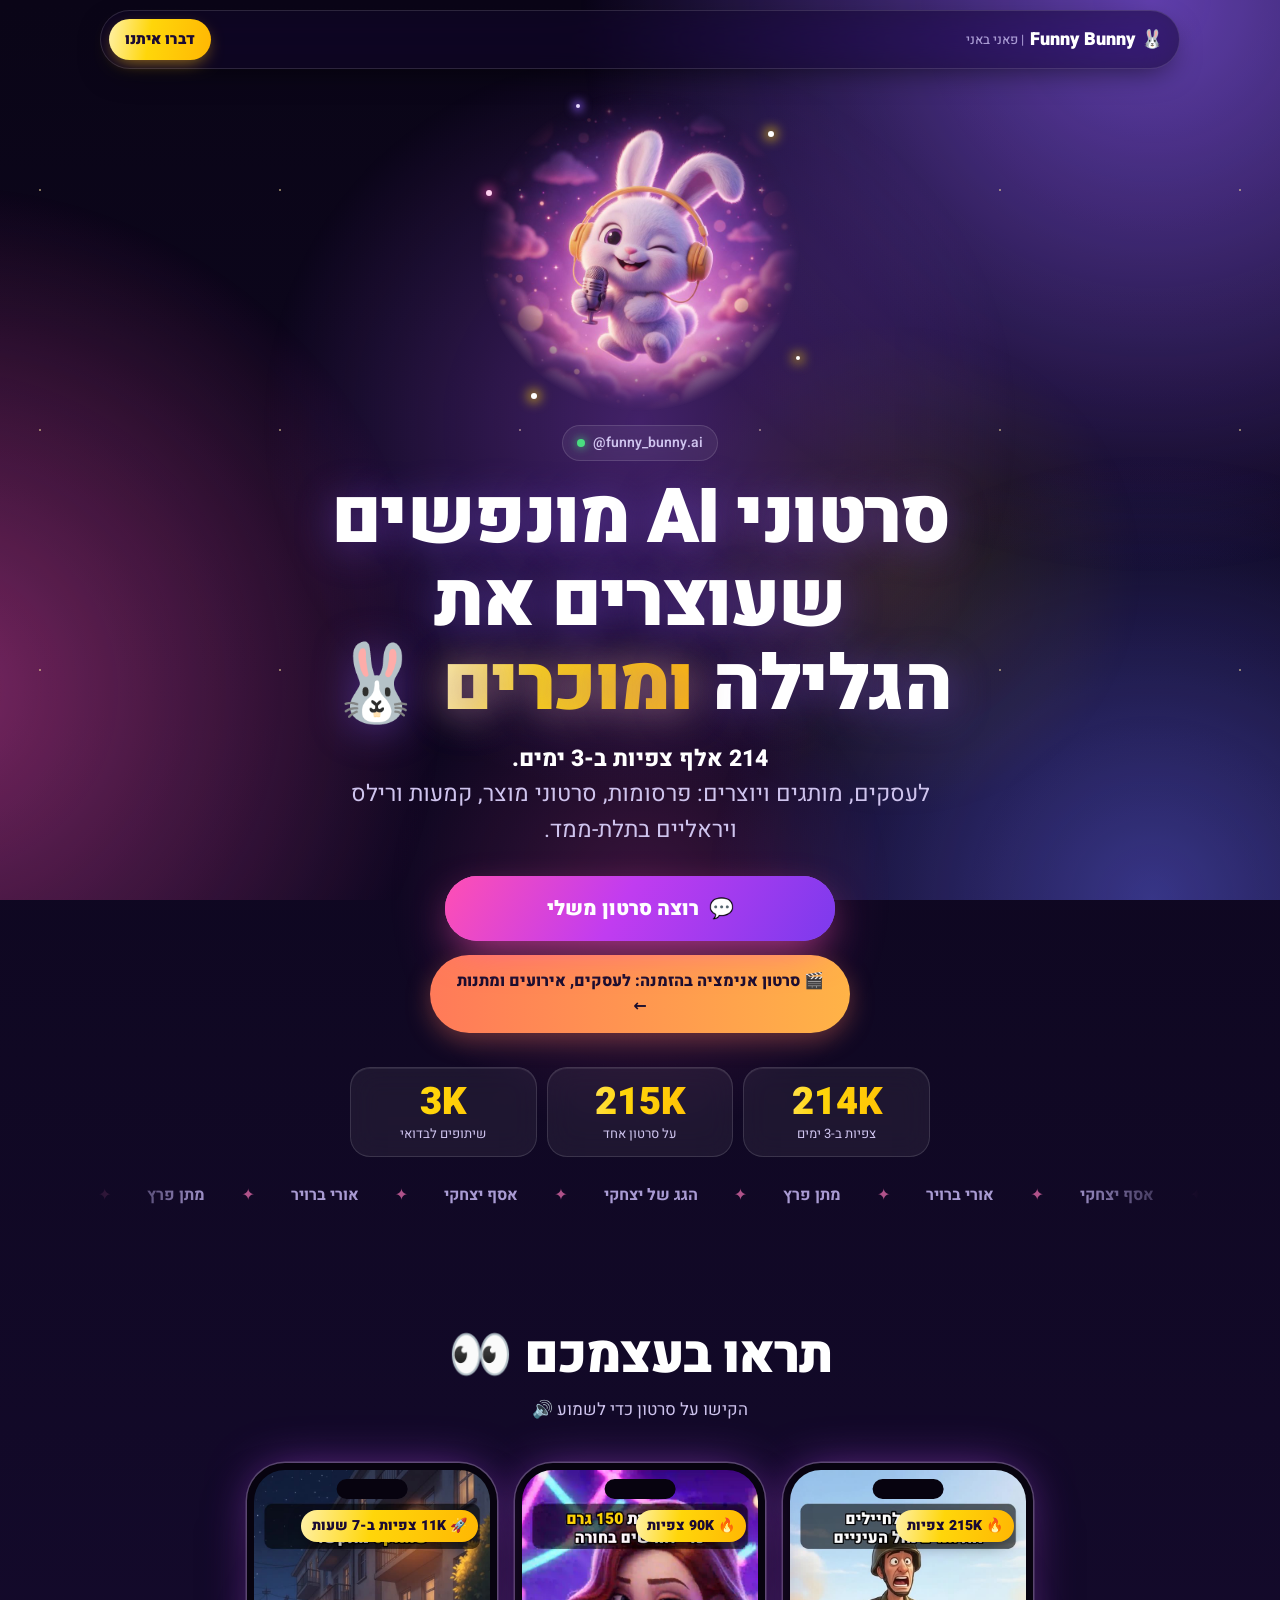
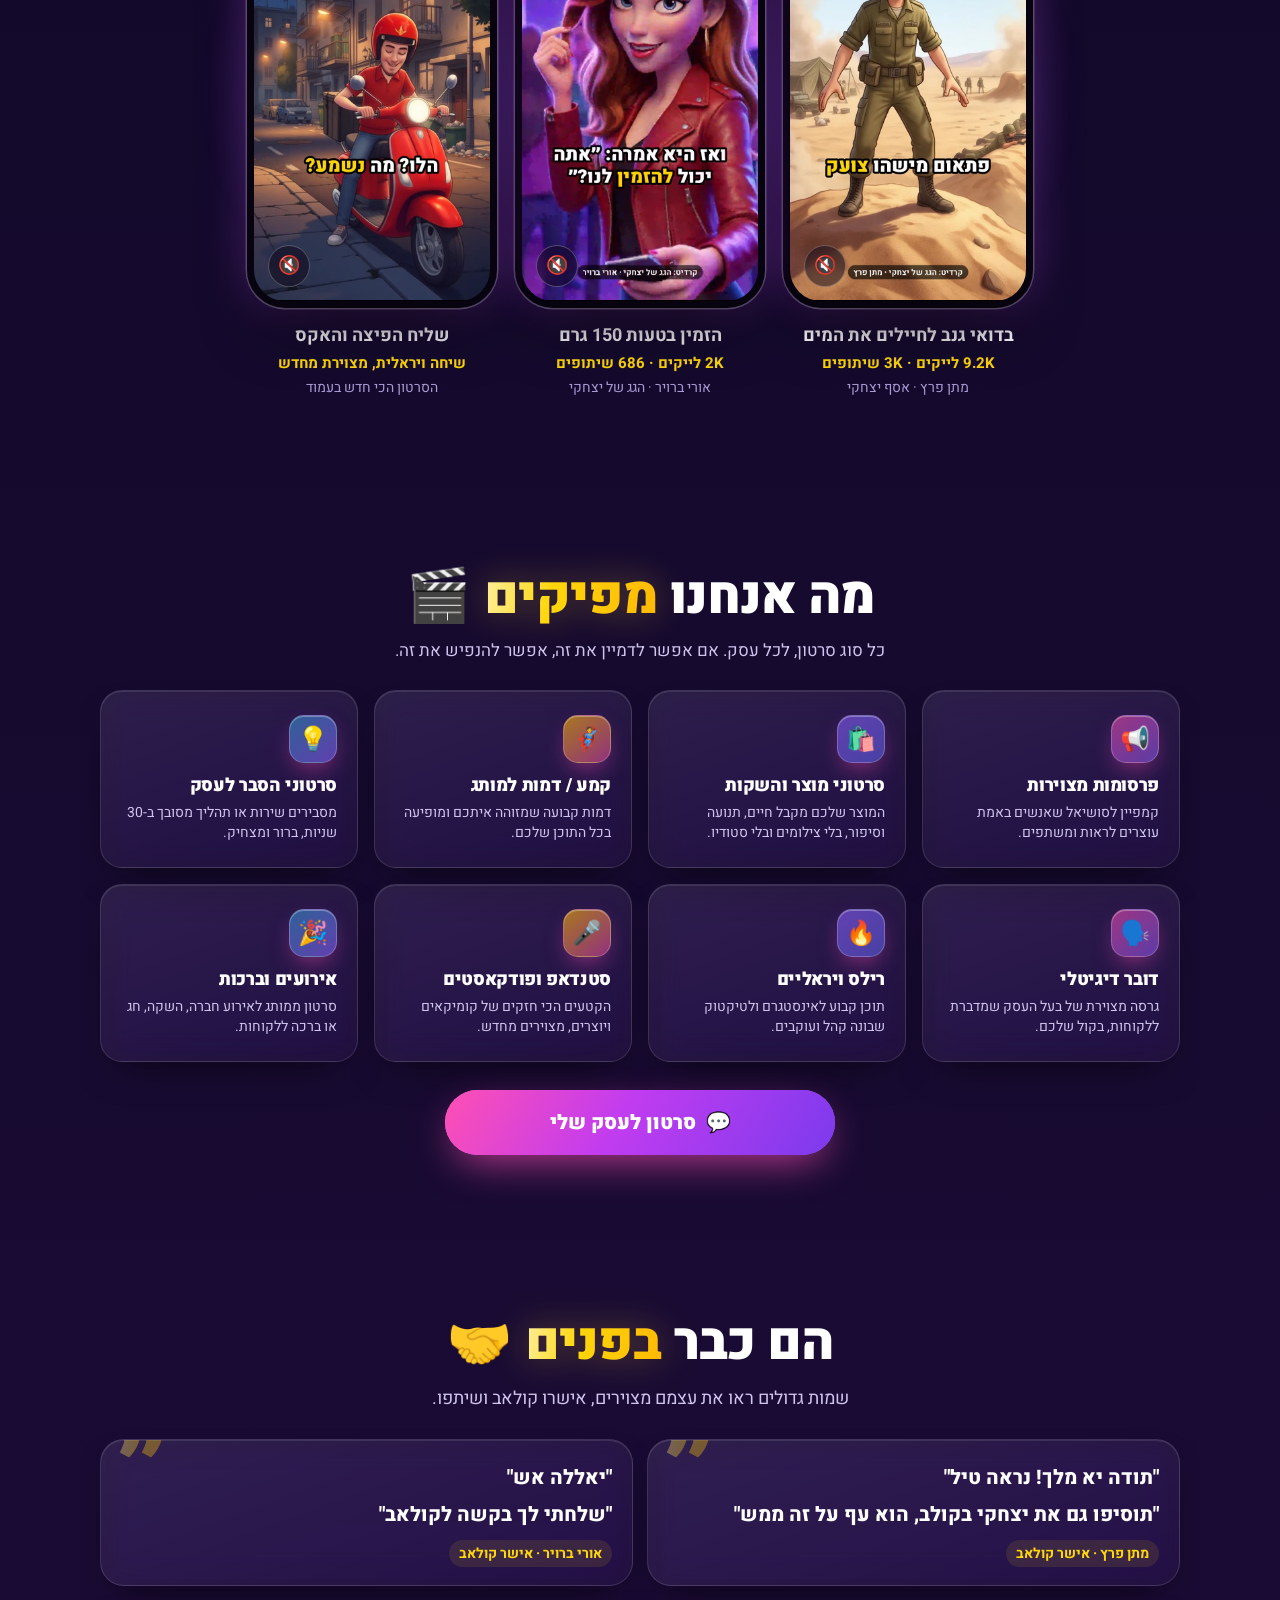
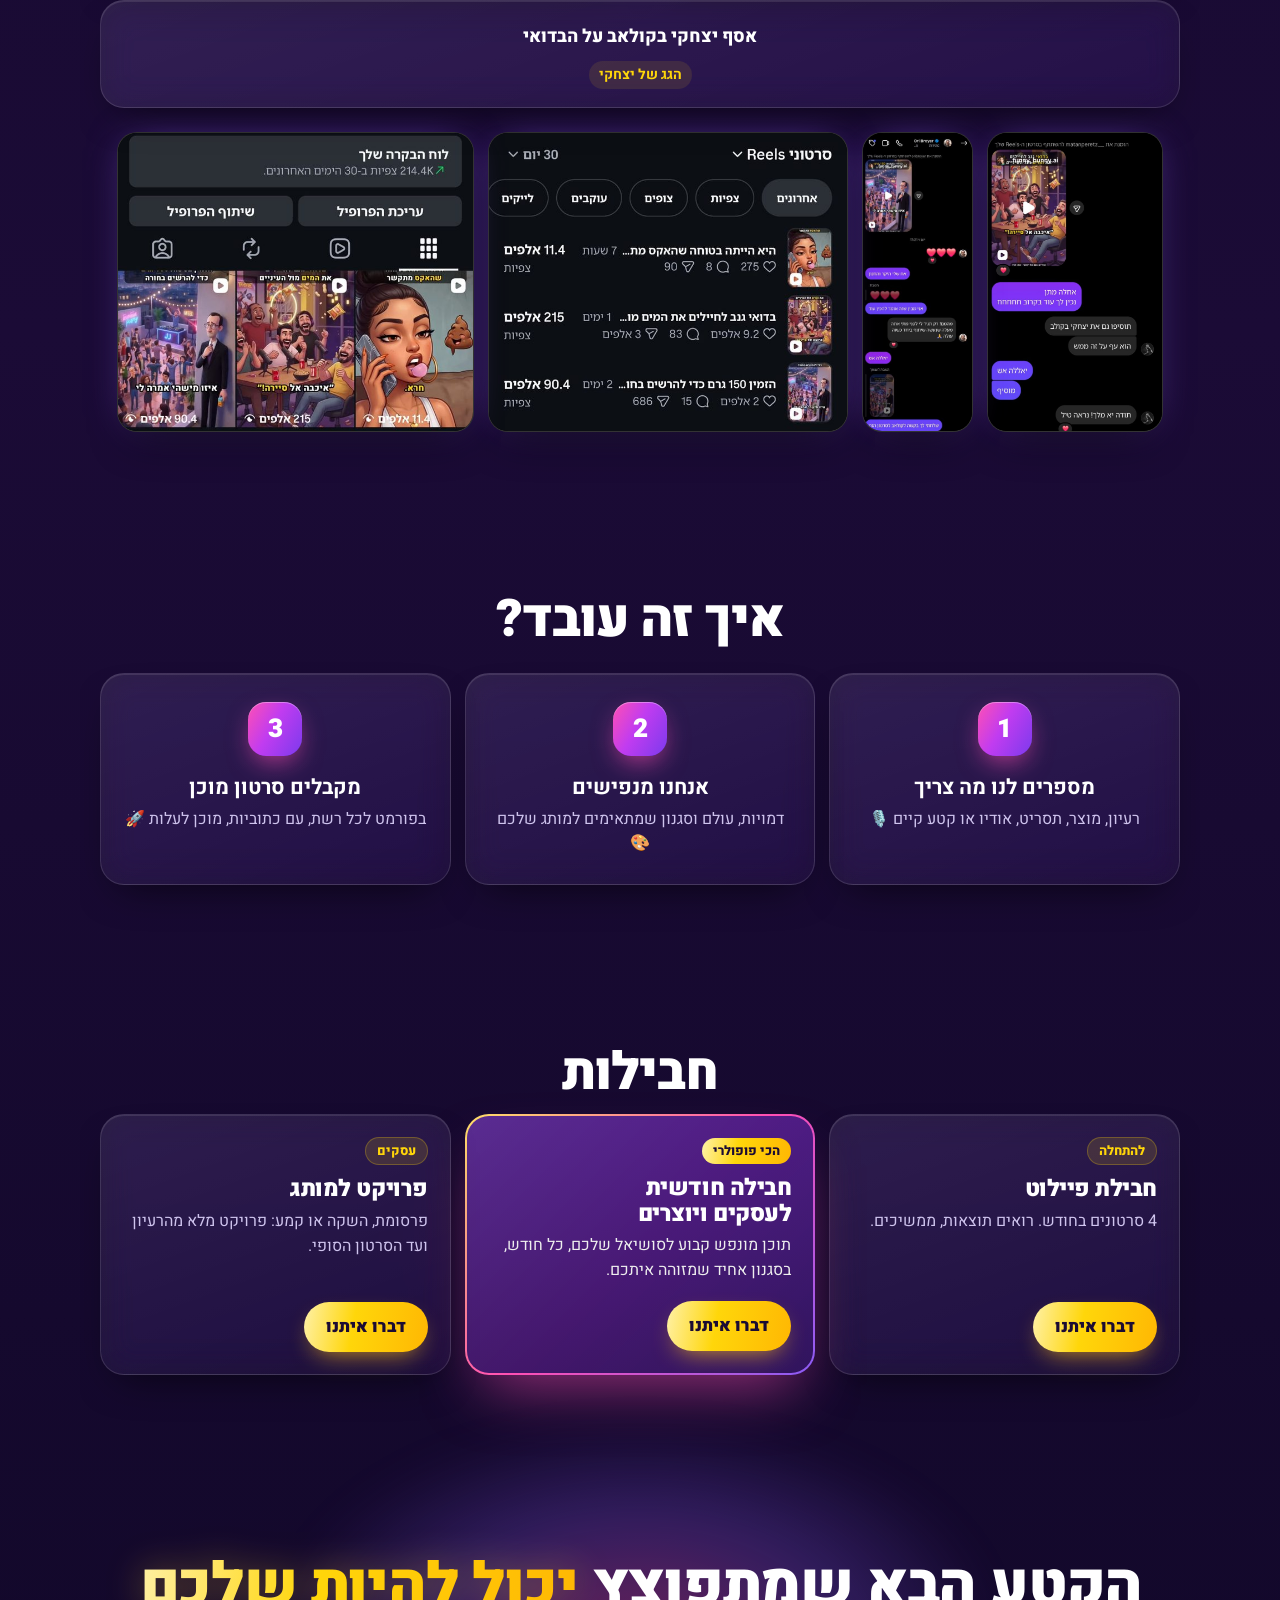
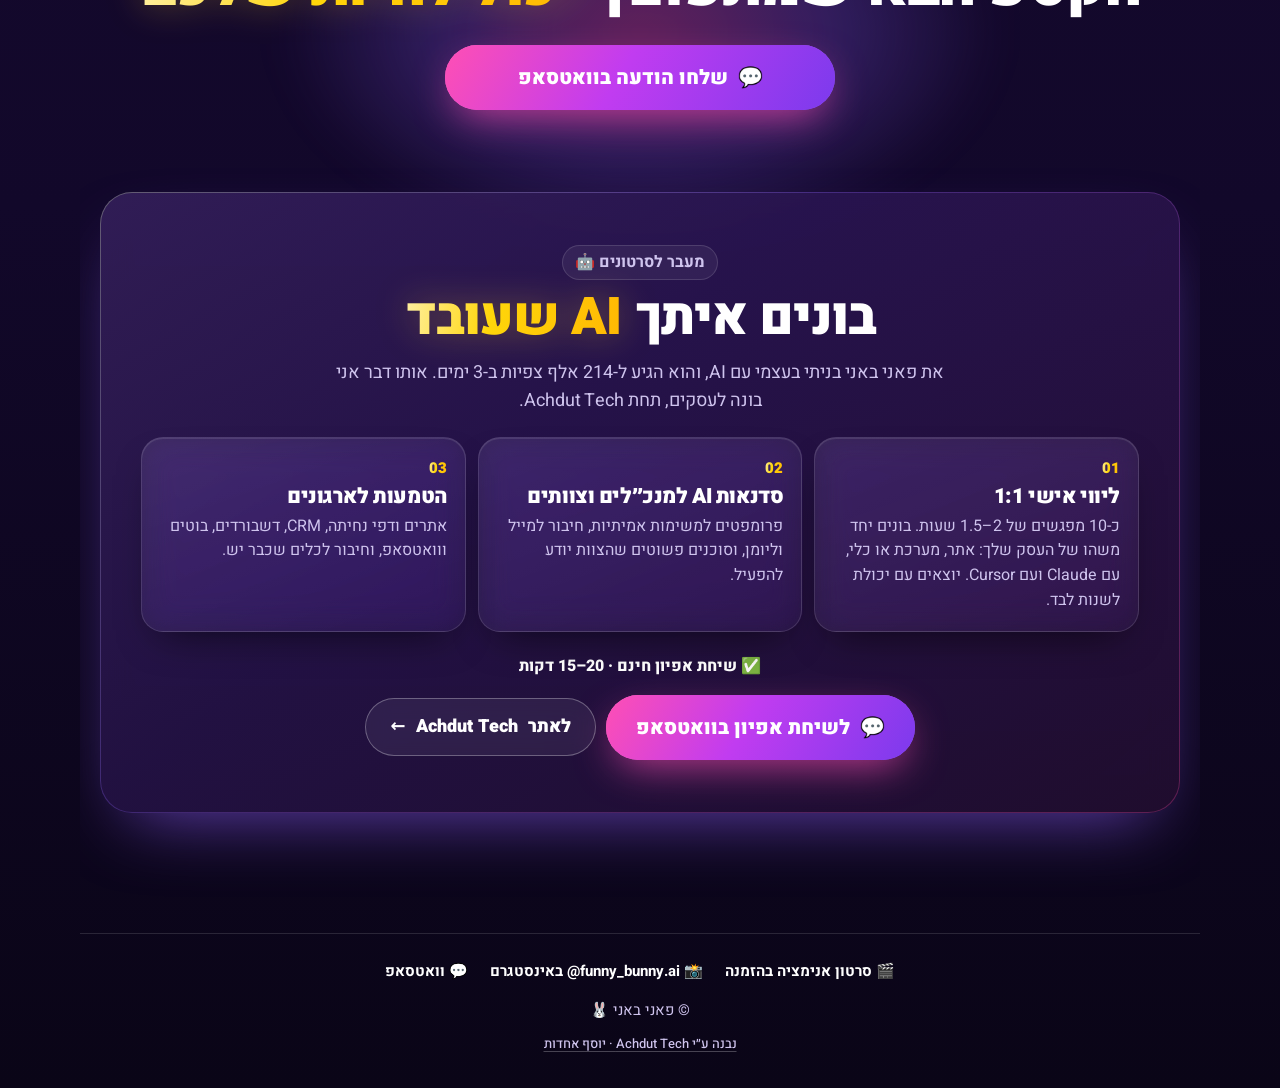
==== funnybunny/index.html @ d6cb1106 "Add funnybunny and yosef-animation landing sites from zip Co-authored-by: Cursor <cursoragent@cursor" ====
<!doctype html>
<html lang="he" dir="rtl">
<head>
<meta charset="utf-8">
<meta name="viewport" content="width=device-width, initial-scale=1, viewport-fit=cover">
<title>פאני באני 🐰 | סרטוני AI מונפשים לעסקים ויוצרים</title>
<meta name="description" content="214 אלף צפיות ב-3 ימים. הופכים אודיו ויראלי של סטנדאפ, פודקאסטים ושיחות לרילס מצויר בתלת-ממד.">
<meta property="og:title" content="פאני באני 🐰 | סרטוני AI מונפשים לעסקים ויוצרים">
<meta property="og:description" content="214 אלף צפיות ב-3 ימים. סרטוני AI מונפשים לעסקים, מותגים ויוצרים.">
<meta property="og:image" content="https://funnybunny.sites.tab.bot/og.jpg">
<meta property="og:url" content="https://funnybunny.sites.tab.bot/">
<meta property="og:type" content="website">
<meta name="theme-color" content="#140a26">
<link rel="preload" href="fonts/heebo-hebrew.woff2" as="font" type="font/woff2" crossorigin>
<link rel="stylesheet" href="styles.css?v=2">
</head>
<body>
<div class="aurora" aria-hidden="true"><i></i><i></i><i></i><i></i></div>
<header class="top">
  <a class="brand" href="https://instagram.com/funny_bunny.ai" target="_blank" rel="noopener">🐰 <span>Funny Bunny</span> <small>| פאני באני</small></a>
  <a class="top-cta" href="https://wa.me/972515688377?text=%D7%94%D7%99%D7%99%2C%20%D7%A8%D7%90%D7%99%D7%AA%D7%99%20%D7%90%D7%AA%20%D7%A4%D7%90%D7%A0%D7%99%20%D7%91%D7%90%D7%A0%D7%99%20%D7%95%D7%A8%D7%95%D7%A6%D7%94%20%D7%A1%D7%A8%D7%98%D7%95%D7%9F%20%D7%9E%D7%A6%D7%95%D7%99%D7%A8%20%D7%9E%D7%A9%D7%9C%D7%99" target="_blank" rel="noopener">דברו איתנו</a>
</header>

<main>
<section class="hero">
  <div class="hero-art"><img src="media/hero-bunny.jpg" alt="הארנב של פאני באני" width="800" height="800" fetchpriority="high"><div class="sparkles" aria-hidden="true"><b></b><b></b><b></b><b></b><b></b></div></div>
  <p class="kicker">@funny_bunny.ai</p>
  <h1>סרטוני AI מונפשים שעוצרים את הגלילה <span class="nw"><mark>ומוכרים</mark>&nbsp;🐰</span></h1>
  <p class="sub"><strong>214 אלף צפיות ב-3 ימים.</strong><br>לעסקים, מותגים ויוצרים: פרסומות, סרטוני מוצר, קמעות ורילס ויראליים בתלת-ממד.</p>
  <a class="btn wa" href="https://wa.me/972515688377?text=%D7%94%D7%99%D7%99%2C%20%D7%A8%D7%90%D7%99%D7%AA%D7%99%20%D7%90%D7%AA%20%D7%A4%D7%90%D7%A0%D7%99%20%D7%91%D7%90%D7%A0%D7%99%20%D7%95%D7%A8%D7%95%D7%A6%D7%94%20%D7%A1%D7%A8%D7%98%D7%95%D7%9F%20%D7%9E%D7%A6%D7%95%D7%99%D7%A8%20%D7%9E%D7%A9%D7%9C%D7%99" target="_blank" rel="noopener"><span class="wa-ico" aria-hidden="true">💬</span> רוצה סרטון משלי</a>
  <a class="yosef-link" href="https://yosef-animation.sites.tab.bot/" target="_blank" rel="noopener">🎬 סרטון אנימציה בהזמנה: לעסקים, אירועים ומתנות ←</a>
  <ul class="stats" aria-label="מספרים">
    <li><b>214K</b><span>צפיות ב-3 ימים</span></li>
    <li><b>215K</b><span>על סרטון אחד</span></li>
    <li><b>3K</b><span>שיתופים לבדואי</span></li>
  </ul>
  <div class="marquee" aria-label="עבדנו עם: מתן פרץ, אורי ברויר, אסף יצחקי, הגג של יצחקי"><div class="marquee-track" aria-hidden="true"><span>מתן פרץ</span><span>אורי ברויר</span><span>אסף יצחקי</span><span>הגג של יצחקי</span><span>מתן פרץ</span><span>אורי ברויר</span><span>אסף יצחקי</span><span>הגג של יצחקי</span></div></div>
</section>

<section class="showcase" id="reels">
  <h2>תראו בעצמכם 👀</h2>
  <p class="hint">הקישו על סרטון כדי לשמוע 🔊</p>
  <div class="reels">
    <figure class="reel">
      <div class="vwrap">
        <video data-parts="media/bedouin.mp4.part" data-count="5" poster="media/bedouin.jpg" muted loop playsinline preload="none" aria-label="סרטון: בדואי גנב לחיילים את המים"></video>
        <span class="badge">🔥 215K צפיות</span>
        <span class="snd" aria-hidden="true">🔇</span>
      </div>
      <figcaption><b>בדואי גנב לחיילים את המים</b><span>9.2K לייקים · 3K שיתופים</span><em>מתן פרץ · אסף יצחקי</em></figcaption>
    </figure>
    <figure class="reel">
      <div class="vwrap">
        <video data-parts="media/150g.mp4.part" data-count="5" poster="media/150g.jpg" muted loop playsinline preload="none" aria-label="סרטון: הזמין בטעות 150 גרם"></video>
        <span class="badge">🔥 90K צפיות</span>
        <span class="snd" aria-hidden="true">🔇</span>
      </div>
      <figcaption><b>הזמין בטעות 150 גרם</b><span>2K לייקים · 686 שיתופים</span><em>אורי ברויר · הגג של יצחקי</em></figcaption>
    </figure>
    <figure class="reel">
      <div class="vwrap">
        <video data-parts="media/pizza.mp4.part" data-count="5" poster="media/pizza.jpg" muted loop playsinline preload="none" aria-label="סרטון: השליח והאקס"></video>
        <span class="badge">🚀 11K צפיות ב-7 שעות</span>
        <span class="snd" aria-hidden="true">🔇</span>
      </div>
      <figcaption><b>שליח הפיצה והאקס</b><span>שיחה ויראלית, מצוירת מחדש</span><em>הסרטון הכי חדש בעמוד</em></figcaption>
    </figure>
  </div>
</section>

<section class="packs" id="types">
  <h2>מה אנחנו <mark>מפיקים</mark> 🎬</h2>
  <p class="hint">כל סוג סרטון, לכל עסק. אם אפשר לדמיין את זה, אפשר להנפיש את זה.</p>
  <div class="cards">
    <article class="card">
      <span class="tag ico" aria-hidden="true">📢</span>
      <h3>פרסומות מצוירות</h3>
      <p>קמפיין לסושיאל שאנשים באמת עוצרים לראות ומשתפים.</p>
    </article>
    <article class="card">
      <span class="tag ico" aria-hidden="true">🛍️</span>
      <h3>סרטוני מוצר והשקות</h3>
      <p>המוצר שלכם מקבל חיים, תנועה וסיפור, בלי צילומים ובלי סטודיו.</p>
    </article>
    <article class="card">
      <span class="tag ico" aria-hidden="true">🦸</span>
      <h3>קמע / דמות למותג</h3>
      <p>דמות קבועה שמזוהה איתכם ומופיעה בכל התוכן שלכם.</p>
    </article>
    <article class="card">
      <span class="tag ico" aria-hidden="true">💡</span>
      <h3>סרטוני הסבר לעסק</h3>
      <p>מסבירים שירות או תהליך מסובך ב-30 שניות, ברור ומצחיק.</p>
    </article>
    <article class="card">
      <span class="tag ico" aria-hidden="true">🗣️</span>
      <h3>דובר דיגיטלי</h3>
      <p>גרסה מצוירת של בעל העסק שמדברת ללקוחות, בקול שלכם.</p>
    </article>
    <article class="card">
      <span class="tag ico" aria-hidden="true">🔥</span>
      <h3>רילס ויראליים</h3>
      <p>תוכן קבוע לאינסטגרם ולטיקטוק שבונה קהל ועוקבים.</p>
    </article>
    <article class="card">
      <span class="tag ico" aria-hidden="true">🎤</span>
      <h3>סטנדאפ ופודקאסטים</h3>
      <p>הקטעים הכי חזקים של קומיקאים ויוצרים, מצוירים מחדש.</p>
    </article>
    <article class="card">
      <span class="tag ico" aria-hidden="true">🎉</span>
      <h3>אירועים וברכות</h3>
      <p>סרטון ממותג לאירוע חברה, השקה, חג או ברכה ללקוחות.</p>
    </article>
  </div>
  <a class="btn wa" href="https://wa.me/972515688377?text=%D7%94%D7%99%D7%99%2C%20%D7%A8%D7%90%D7%99%D7%AA%D7%99%20%D7%90%D7%AA%20%D7%A4%D7%90%D7%A0%D7%99%20%D7%91%D7%90%D7%A0%D7%99%20%D7%95%D7%90%D7%A0%D7%99%20%D7%A8%D7%95%D7%A6%D7%94%20%D7%A1%D7%A8%D7%98%D7%95%D7%9F%20AI%20%D7%9C%D7%A2%D7%A1%D7%A7%20%D7%A9%D7%9C%D7%99" target="_blank" rel="noopener"><span class="wa-ico" aria-hidden="true">💬</span> סרטון לעסק שלי</a>
</section>

<section class="proof" id="proof">
  <h2>הם כבר <mark>בפנים</mark> 🤝</h2>
  <p class="lead">שמות גדולים ראו את עצמם מצוירים, אישרו קולאב ושיתפו.</p>
  <div class="quotes">
    <blockquote><p>"תודה יא מלך! נראה טיל"</p><p>"תוסיפו גם את יצחקי בקולב, הוא עף על זה ממש"</p><cite>מתן פרץ · אישר קולאב</cite></blockquote>
    <blockquote><p>"יאללה אש"</p><p>"שלחתי לך בקשה לקולאב"</p><cite>אורי ברויר · אישר קולאב</cite></blockquote>
    <blockquote class="small"><p>אסף יצחקי בקולאב על הבדואי</p><cite>הגג של יצחקי</cite></blockquote>
  </div>
  <div class="shots">
    <img src="media/dm-matan.jpg" alt="צילום מסך: הודעות עם מתן פרץ, אישור קולאב ו'נראה טיל'" loading="lazy" width="640" height="1095">
    <img src="media/dm-ori.jpg" alt="צילום מסך: הודעות עם אורי ברויר, 'יאללה אש' ובקשת קולאב" loading="lazy" width="360" height="990">
    <img src="media/insights.jpg" alt="צילום מסך: נתוני 30 יום, 215 אלף צפיות לבדואי ו-90.4 אלף ל-150 גרם" loading="lazy" width="640" height="532">
    <img src="media/profile.jpg" alt="צילום מסך: לוח הבקרה, 214.4 אלף צפיות" loading="lazy" width="640" height="538">
  </div>
</section>

<section class="how" id="how">
  <h2>איך זה עובד?</h2>
  <ol class="steps">
    <li><span class="num">1</span><div><b>מספרים לנו מה צריך</b><p>רעיון, מוצר, תסריט, אודיו או קטע קיים 🎙️</p></div></li>
    <li><span class="num">2</span><div><b>אנחנו מנפישים</b><p>דמויות, עולם וסגנון שמתאימים למותג שלכם 🎨</p></div></li>
    <li><span class="num">3</span><div><b>מקבלים סרטון מוכן</b><p>בפורמט לכל רשת, עם כתוביות, מוכן לעלות 🚀</p></div></li>
  </ol>
</section>

<section class="packs" id="packages">
  <h2>חבילות</h2>
  <div class="cards">
    <article class="card">
      <span class="tag">להתחלה</span>
      <h3>חבילת פיילוט</h3>
      <p>4 סרטונים בחודש. רואים תוצאות, ממשיכים.</p>
      <a class="btn small" href="https://wa.me/972515688377?text=%D7%94%D7%99%D7%99%2C%20%D7%A8%D7%90%D7%99%D7%AA%D7%99%20%D7%90%D7%AA%20%D7%A4%D7%90%D7%A0%D7%99%20%D7%91%D7%90%D7%A0%D7%99%20%D7%95%D7%A8%D7%95%D7%A6%D7%94%20%D7%A1%D7%A8%D7%98%D7%95%D7%9F%20%D7%9E%D7%A6%D7%95%D7%99%D7%A8%20%D7%9E%D7%A9%D7%9C%D7%99" target="_blank" rel="noopener">דברו איתנו</a>
    </article>
    <article class="card hot">
      <span class="tag">הכי פופולרי</span>
      <h3>חבילה חודשית לעסקים ויוצרים</h3>
      <p>תוכן מונפש קבוע לסושיאל שלכם, כל חודש, בסגנון אחיד שמזוהה איתכם.</p>
      <a class="btn small" href="https://wa.me/972515688377?text=%D7%94%D7%99%D7%99%2C%20%D7%A8%D7%90%D7%99%D7%AA%D7%99%20%D7%90%D7%AA%20%D7%A4%D7%90%D7%A0%D7%99%20%D7%91%D7%90%D7%A0%D7%99%20%D7%95%D7%A8%D7%95%D7%A6%D7%94%20%D7%A1%D7%A8%D7%98%D7%95%D7%9F%20%D7%9E%D7%A6%D7%95%D7%99%D7%A8%20%D7%9E%D7%A9%D7%9C%D7%99" target="_blank" rel="noopener">דברו איתנו</a>
    </article>
    <article class="card">
      <span class="tag">עסקים</span>
      <h3>פרויקט למותג</h3>
      <p>פרסומת, השקה או קמע: פרויקט מלא מהרעיון ועד הסרטון הסופי.</p>
      <a class="btn small" href="https://wa.me/972515688377?text=%D7%94%D7%99%D7%99%2C%20%D7%A8%D7%90%D7%99%D7%AA%D7%99%20%D7%90%D7%AA%20%D7%A4%D7%90%D7%A0%D7%99%20%D7%91%D7%90%D7%A0%D7%99%20%D7%95%D7%A8%D7%95%D7%A6%D7%94%20%D7%A1%D7%A8%D7%98%D7%95%D7%9F%20%D7%9E%D7%A6%D7%95%D7%99%D7%A8%20%D7%9E%D7%A9%D7%9C%D7%99" target="_blank" rel="noopener">דברו איתנו</a>
    </article>
  </div>
</section>

<section class="final">
  <h2>הקטע הבא שמתפוצץ <mark>יכול להיות שלכם</mark></h2>
  <a class="btn wa" href="https://wa.me/972515688377?text=%D7%94%D7%99%D7%99%2C%20%D7%A8%D7%90%D7%99%D7%AA%D7%99%20%D7%90%D7%AA%20%D7%A4%D7%90%D7%A0%D7%99%20%D7%91%D7%90%D7%A0%D7%99%20%D7%95%D7%A8%D7%95%D7%A6%D7%94%20%D7%A1%D7%A8%D7%98%D7%95%D7%9F%20%D7%9E%D7%A6%D7%95%D7%99%D7%A8%20%D7%9E%D7%A9%D7%9C%D7%99" target="_blank" rel="noopener"><span class="wa-ico" aria-hidden="true">💬</span> שלחו הודעה בוואטסאפ</a>
</section>

<section class="ai" id="achdut">
  <div class="ai-box">
    <p class="ai-kicker">מעבר לסרטונים 🤖</p>
    <h2>בונים איתך <mark>AI שעובד</mark></h2>
    <p class="ai-lead">את פאני באני בניתי בעצמי עם <span dir="ltr">AI</span>, והוא הגיע ל-214 אלף צפיות ב-3 ימים. אותו דבר אני בונה לעסקים, תחת <span dir="ltr">Achdut Tech</span>.</p>
    <div class="ai-cards">
      <article class="ai-card"><span class="ai-n">01</span><h3>ליווי אישי 1:1</h3><p>כ-10 מפגשים של <span dir="ltr">1.5–2</span> שעות. בונים יחד משהו של העסק שלך: אתר, מערכת או כלי, עם <span dir="ltr">Claude</span> ועם <span dir="ltr">Cursor</span>. יוצאים עם יכולת לשנות לבד.</p></article>
      <article class="ai-card"><span class="ai-n">02</span><h3>סדנאות AI למנכ״לים וצוותים</h3><p>פרומפטים למשימות אמיתיות, חיבור למייל וליומן, וסוכנים פשוטים שהצוות יודע להפעיל.</p></article>
      <article class="ai-card"><span class="ai-n">03</span><h3>הטמעות לארגונים</h3><p>אתרים ודפי נחיתה, CRM, דשבורדים, בוטים ווואטסאפ, וחיבור לכלים שכבר יש.</p></article>
    </div>
    <p class="ai-free">✅ שיחת אפיון חינם · <span dir="ltr">15–20</span> דקות</p>
    <div class="ai-btns">
      <a class="btn wa" href="https://wa.me/972515688377?text=%D7%94%D7%99%D7%99%2C%20%D7%A8%D7%90%D7%99%D7%AA%D7%99%20%D7%90%D7%AA%20%D7%A4%D7%90%D7%A0%D7%99%20%D7%91%D7%90%D7%A0%D7%99%20%D7%95%D7%A8%D7%95%D7%A6%D7%94%20%D7%9C%D7%A9%D7%9E%D7%95%D7%A2%20%D7%A2%D7%9C%20%D7%A9%D7%99%D7%A8%D7%95%D7%AA%D7%99%20%D7%94-AI%20%D7%A9%D7%9C%20Achdut%20Tech" target="_blank" rel="noopener"><span aria-hidden="true">💬</span> לשיחת אפיון בוואטסאפ</a>
      <a class="btn ghost" href="https://ahdut-tech.vercel.app/" target="_blank" rel="noopener">לאתר <span dir="ltr">Achdut Tech</span> ←</a>
    </div>
  </div>
</section>
</main>

<footer class="foot">
  <a href="https://yosef-animation.sites.tab.bot/" target="_blank" rel="noopener">🎬 סרטון אנימציה בהזמנה</a>
  <a href="https://instagram.com/funny_bunny.ai" target="_blank" rel="noopener">📸 <span dir="ltr">@funny_bunny.ai</span> באינסטגרם</a>
  <a href="https://wa.me/972515688377?text=%D7%94%D7%99%D7%99%2C%20%D7%A8%D7%90%D7%99%D7%AA%D7%99%20%D7%90%D7%AA%20%D7%A4%D7%90%D7%A0%D7%99%20%D7%91%D7%90%D7%A0%D7%99%20%D7%95%D7%A8%D7%95%D7%A6%D7%94%20%D7%A1%D7%A8%D7%98%D7%95%D7%9F%20%D7%9E%D7%A6%D7%95%D7%99%D7%A8%20%D7%9E%D7%A9%D7%9C%D7%99" target="_blank" rel="noopener">💬 וואטסאפ</a>
  <p>© פאני באני 🐰</p>
  <p class="credit"><a href="https://ahdut-tech.vercel.app/" target="_blank" rel="noopener">נבנה ע״י <span dir="ltr">Achdut Tech</span> · יוסף אחדות</a></p>
</footer>

<a class="sticky" href="https://wa.me/972515688377?text=%D7%94%D7%99%D7%99%2C%20%D7%A8%D7%90%D7%99%D7%AA%D7%99%20%D7%90%D7%AA%20%D7%A4%D7%90%D7%A0%D7%99%20%D7%91%D7%90%D7%A0%D7%99%20%D7%95%D7%A8%D7%95%D7%A6%D7%94%20%D7%A1%D7%A8%D7%98%D7%95%D7%9F%20%D7%9E%D7%A6%D7%95%D7%99%D7%A8%20%D7%9E%D7%A9%D7%9C%D7%99" target="_blank" rel="noopener" aria-label="דברו איתנו בוואטסאפ">💬 רוצה סרטון משלי</a>
<script src="script.js" defer></script>
</body>
</html>
---- funnybunny/styles.css ----
@font-face{font-family:Heebo;font-style:normal;font-weight:100 900;font-display:swap;src:url(fonts/heebo-hebrew.woff2) format("woff2");unicode-range:U+0307-0308,U+0590-05FF,U+200C-2010,U+20AA,U+25CC,U+FB1D-FB4F}
@font-face{font-family:Heebo;font-style:normal;font-weight:100 900;font-display:swap;src:url(fonts/heebo-latin.woff2) format("woff2");unicode-range:U+0000-00FF,U+0131,U+0152-0153,U+02BB-02BC,U+02C6,U+02DA,U+02DC,U+0304,U+0308,U+0329,U+2000-206F,U+20AC,U+2122,U+2191,U+2193,U+2212,U+2215,U+FEFF,U+FFFD}

/* ===== Colours: change the look here ===== */
:root{
  --bg:#0a0517; --bg2:#150a2b;
  --violet:#8b5cf6; --purple:#6d28d9; --pink:#ff4fb4; --rose:#f472b6;
  --gold:#ffd60a; --gold2:#ffb703;
  --text:#fff; --muted:#cfc4ee; --dim:#a99bd3;
  --glass:rgba(255,255,255,.06); --glass2:rgba(255,255,255,.1); --line:rgba(255,255,255,.13);
  --wa:#25d366;
  --cta:linear-gradient(120deg,#ff4fb4 0%,#c13cf0 45%,#7c3aed 100%);
  --goldgrad:linear-gradient(100deg,#fff1a8 0%,#ffd60a 40%,#ffb703 100%);
  --radius:24px;
}
*{box-sizing:border-box}
html{scroll-behavior:smooth;background:#0a0517 linear-gradient(180deg,#0a0517 0%,#140a2c 30%,#1b0b36 60%,#12082a 85%,#0a0517 100%)}
body{margin:0;font-family:Heebo,system-ui,-apple-system,"Segoe UI",Arial,sans-serif;color:var(--text);line-height:1.55;overflow-x:hidden;padding-bottom:92px;background:transparent;-webkit-font-smoothing:antialiased}
a{color:inherit}
img{max-width:100%}
a:focus-visible,video:focus-visible,.vwrap:focus-visible{outline:3px solid var(--gold);outline-offset:4px;border-radius:14px}
::selection{background:rgba(255,79,180,.45)}

/* ===== Dreamy background: aurora orbs + stars (fixed, behind everything) ===== */
.aurora{position:fixed;inset:0;z-index:-1;overflow:hidden;pointer-events:none}
.aurora i{position:absolute;border-radius:50%;opacity:.9;will-change:transform}
.aurora i:nth-child(1){width:90vmax;height:90vmax;top:-45vmax;right:-35vmax;background:radial-gradient(closest-side,rgba(139,92,246,.75),rgba(139,92,246,0));animation:drift1 22s ease-in-out infinite alternate}
.aurora i:nth-child(2){width:80vmax;height:80vmax;top:20vh;left:-45vmax;background:radial-gradient(closest-side,rgba(255,79,180,.5),rgba(255,79,180,0));animation:drift2 26s ease-in-out infinite alternate}
.aurora i:nth-child(3){width:70vmax;height:70vmax;bottom:-35vmax;right:-25vmax;background:radial-gradient(closest-side,rgba(99,102,241,.55),rgba(99,102,241,0));animation:drift3 30s ease-in-out infinite alternate}
.aurora i:nth-child(4){width:40vmax;height:40vmax;top:35vh;right:10vw;background:radial-gradient(closest-side,rgba(255,214,10,.13),rgba(255,214,10,0));animation:drift2 34s ease-in-out infinite alternate-reverse}
.aurora::after{content:"";position:absolute;inset:-50%;opacity:.55;
  background-image:radial-gradient(1px 1px at 20px 30px,#fff 50%,transparent 51%),radial-gradient(1px 1px at 120px 80px,rgba(255,255,255,.8) 50%,transparent 51%),radial-gradient(1.5px 1.5px at 200px 160px,rgba(255,230,160,.9) 50%,transparent 51%),radial-gradient(1px 1px at 60px 190px,rgba(255,255,255,.6) 50%,transparent 51%),radial-gradient(1px 1px at 170px 20px,rgba(255,200,240,.8) 50%,transparent 51%);
  background-size:240px 240px;animation:twinkle 6s ease-in-out infinite alternate}
@keyframes drift1{to{transform:translate(-12vw,10vh) scale(1.1)}}
@keyframes drift2{to{transform:translate(14vw,-8vh) scale(1.15)}}
@keyframes drift3{to{transform:translate(-10vw,-12vh) scale(.95)}}
@keyframes twinkle{from{opacity:.25}to{opacity:.6}}

mark{background:var(--goldgrad);-webkit-background-clip:text;background-clip:text;color:transparent;-webkit-text-fill-color:transparent;filter:drop-shadow(0 0 18px rgba(255,200,40,.35));padding-inline:2px}
main,.foot{max-width:1120px;margin:0 auto;padding-inline:20px}
/* Nothing may scroll sideways on phones: glows and orbs are clipped to the screen */
html,body{max-width:100%;overflow-x:hidden}
main{overflow-x:hidden}
@supports (overflow:clip){html,body,main{overflow-x:clip}}
section{padding:56px 0;position:relative}
h1,h2,h3{line-height:1.1;margin:0 0 12px;font-weight:900;letter-spacing:-.02em}
h2{font-size:clamp(32px,8.4vw,52px);text-wrap:balance}
h3{text-wrap:balance}

/* ===== Header: floating glass pill ===== */
.top{position:sticky;top:10px;z-index:30;max-width:1080px;margin:10px auto 0;display:flex;justify-content:space-between;align-items:center;gap:10px;
  padding:8px 8px 8px 8px;padding-inline-start:16px;margin-inline:12px;border-radius:999px;background:rgba(18,8,38,.55);border:1px solid var(--line);
  -webkit-backdrop-filter:blur(18px) saturate(160%);backdrop-filter:blur(18px) saturate(160%);box-shadow:0 10px 30px -10px rgba(0,0,0,.6)}
@media (min-width:1104px){.top{margin-inline:auto}}
.brand{text-decoration:none;font-weight:900;font-size:18px;white-space:nowrap;display:flex;align-items:center;gap:6px}
.brand span{direction:ltr;unicode-bidi:isolate}
.brand small{font-weight:500;color:var(--dim);font-size:13px}
.top-cta{background:var(--goldgrad);color:#1b0b33;text-decoration:none;font-weight:900;padding:9px 16px;border-radius:999px;font-size:15px;white-space:nowrap;box-shadow:0 6px 18px -6px rgba(255,190,20,.7)}

/* ===== Hero ===== */
.hero{padding-top:22px;padding-bottom:40px;text-align:center}
.hero::before{content:"";position:absolute;z-index:-1;left:50%;top:0;width:min(900px,100%);height:100%;transform:translateX(-50%);background:radial-gradient(60% 45% at 50% 30%,rgba(168,85,247,.35),transparent 70%),radial-gradient(40% 30% at 50% 70%,rgba(255,79,180,.18),transparent 70%);pointer-events:none}
.hero-art{position:relative;width:min(300px,78vw);margin:0 auto 6px;aspect-ratio:1}
.hero-art::before{content:"";position:absolute;inset:6%;border-radius:50%;background:radial-gradient(closest-side,rgba(255,79,180,.55),rgba(139,92,246,.35) 55%,transparent 75%);filter:blur(10px);animation:pulse 5s ease-in-out infinite}
.hero-art img{position:relative;width:100%;height:100%;object-fit:cover;border-radius:50%;
  -webkit-mask-image:radial-gradient(closest-side,#000 70%,transparent 100%);mask-image:radial-gradient(closest-side,#000 70%,transparent 100%);animation:float 6s ease-in-out infinite}
@keyframes float{50%{transform:translateY(-12px)}}
@keyframes pulse{50%{transform:scale(1.08);opacity:.8}}
.sparkles{position:absolute;inset:0;pointer-events:none}
.sparkles b{position:absolute;width:6px;height:6px;border-radius:50%;background:#fff;box-shadow:0 0 12px 3px rgba(255,214,10,.8);animation:spark 3.2s ease-in-out infinite}
.sparkles b:nth-child(1){top:12%;right:8%}
.sparkles b:nth-child(2){top:30%;left:2%;animation-delay:.8s;background:#ffd1f0;box-shadow:0 0 12px 3px rgba(255,79,180,.8)}
.sparkles b:nth-child(3){bottom:18%;right:0;animation-delay:1.6s;width:4px;height:4px}
.sparkles b:nth-child(4){top:4%;left:30%;animation-delay:2.2s;width:4px;height:4px;background:#e9dcff;box-shadow:0 0 10px 3px rgba(139,92,246,.9)}
.sparkles b:nth-child(5){bottom:6%;left:16%;animation-delay:1.1s}
@keyframes spark{0%,100%{transform:scale(.4);opacity:.2}50%{transform:scale(1.2);opacity:1}}
.kicker{display:inline-flex;align-items:center;gap:8px;direction:ltr;margin:0 0 16px;padding:6px 14px;border:1px solid var(--line);border-radius:999px;color:var(--muted);font-size:14px;font-weight:600;background:var(--glass);-webkit-backdrop-filter:blur(10px);backdrop-filter:blur(10px)}
.kicker::before{content:"";width:8px;height:8px;border-radius:50%;background:#4ade80;box-shadow:0 0 10px #4ade80;animation:pulse 2s ease-in-out infinite}
.hero h1{font-size:clamp(38px,10.4vw,76px);max-width:920px;margin-inline:auto;text-wrap:balance;text-shadow:0 4px 40px rgba(139,92,246,.45)}
.hero .sub{font-size:clamp(18px,4.8vw,23px);color:var(--muted);margin:14px auto 28px;max-width:640px}
.hero .sub strong{color:#fff;font-weight:800}
.nw{white-space:nowrap}

/* ===== Buttons ===== */
.btn{position:relative;overflow:hidden;isolation:isolate;display:inline-flex;align-items:center;justify-content:center;gap:10px;text-decoration:none;font-weight:900;border-radius:999px;transition:transform .25s ease,box-shadow .25s ease}
.btn:hover{transform:translateY(-3px)}
.btn:active{transform:translateY(0) scale(.98)}
.btn::after{content:"";position:absolute;z-index:-1;top:0;bottom:0;width:45%;left:-60%;background:linear-gradient(100deg,transparent,rgba(255,255,255,.55),transparent);transform:skewX(-20deg);animation:shine 4.5s ease-in-out infinite}
@keyframes shine{0%,62%{left:-60%}100%{left:130%}}
.btn.wa{background:var(--cta);color:#fff;font-size:20px;padding:17px 30px;width:100%;max-width:390px;box-shadow:0 14px 40px -10px rgba(255,79,180,.75),0 0 0 1px rgba(255,255,255,.18) inset}
.btn.wa:hover{box-shadow:0 20px 50px -10px rgba(255,79,180,.9),0 0 0 1px rgba(255,255,255,.25) inset}
.btn.wa::before{content:"";position:absolute;inset:0;z-index:-2;background:inherit}
.btn.small{background:var(--goldgrad);color:#1b0b33;padding:12px 22px;font-size:17px;margin-top:auto;box-shadow:0 10px 24px -10px rgba(255,190,20,.8)}
.btn.ghost{border:1px solid rgba(255,255,255,.3);background:rgba(255,255,255,.06);color:#fff;padding:14px 24px;font-size:18px;width:100%;max-width:390px;-webkit-backdrop-filter:blur(10px);backdrop-filter:blur(10px)}
.btn.ghost::after{display:none}

/* ===== Stats ===== */
.stats{list-style:none;padding:0;margin:34px auto 0;display:grid;grid-template-columns:repeat(3,1fr);gap:10px;max-width:580px}
.stats li{position:relative;background:var(--glass);border:1px solid var(--line);border-radius:20px;padding:14px 6px 12px;display:flex;flex-direction:column;
  -webkit-backdrop-filter:blur(14px);backdrop-filter:blur(14px);box-shadow:inset 0 1px 0 rgba(255,255,255,.08)}
.stats b{font-size:clamp(26px,7.4vw,38px);font-weight:900;direction:ltr;line-height:1.1;background:var(--goldgrad);-webkit-background-clip:text;background-clip:text;color:transparent;-webkit-text-fill-color:transparent}
.stats span{font-size:13px;color:var(--muted)}

/* ===== Names marquee ===== */
.marquee{margin:26px -20px 0;overflow:hidden;direction:ltr;-webkit-mask-image:linear-gradient(90deg,transparent,#000 12%,#000 88%,transparent);mask-image:linear-gradient(90deg,transparent,#000 12%,#000 88%,transparent)}
.marquee-track{display:flex;width:max-content;gap:0;animation:marquee 28s linear infinite}
.marquee-track span{direction:rtl;padding:0 18px;color:var(--dim);font-weight:700;font-size:16px;white-space:nowrap}
.marquee-track span::after{content:"✦";color:var(--rose);margin-inline-start:36px;opacity:.7}
@keyframes marquee{to{transform:translateX(-50%)}}

/* ===== Section headings ===== */
.showcase h2,.how h2,.packs h2,.final h2,.proof h2{text-align:center}
.hint{text-align:center;color:var(--muted);margin:0 auto 26px;max-width:560px;font-size:17px}

/* ===== Reels in phone frames ===== */
.reels{display:flex;gap:18px;overflow-x:auto;scroll-snap-type:x mandatory;padding:14px 20px 26px;margin-inline:-20px;scrollbar-width:none}
.reels::-webkit-scrollbar{display:none}
.reel{position:relative;flex:0 0 70%;max-width:300px;margin:0;scroll-snap-align:center}
.reel::before{content:"";position:absolute;z-index:-1;inset:8% -6% 22%;border-radius:40%;background:radial-gradient(closest-side,rgba(255,79,180,.55),rgba(139,92,246,.35) 60%,transparent);filter:blur(26px);opacity:.75}
.vwrap{position:relative;border-radius:38px;overflow:hidden;aspect-ratio:9/16;background:#000;cursor:pointer;border:7px solid #07030f;
  box-shadow:0 0 0 1.5px rgba(255,255,255,.22),0 30px 60px -18px rgba(0,0,0,.8),0 0 50px -12px rgba(190,80,255,.7);transition:transform .35s ease,box-shadow .35s ease}
.vwrap::before{content:"";position:absolute;z-index:3;top:9px;left:50%;transform:translateX(-50%);width:30%;height:20px;border-radius:12px;background:#07030f;pointer-events:none}
.reel:hover .vwrap{transform:translateY(-6px) rotate(-.6deg);box-shadow:0 0 0 1.5px rgba(255,255,255,.3),0 40px 70px -18px rgba(0,0,0,.8),0 0 70px -8px rgba(255,79,180,.8)}
.vwrap video{width:100%;height:100%;object-fit:cover;display:block}
.badge{position:absolute;z-index:2;top:40px;inset-inline-start:12px;background:var(--goldgrad);color:#1b0b33;font-weight:900;font-size:14px;padding:5px 11px;border-radius:999px;box-shadow:0 6px 16px -4px rgba(0,0,0,.5)}
.badge.new{background:var(--cta);color:#fff}
.snd{position:absolute;z-index:2;bottom:14px;inset-inline-end:14px;width:42px;height:42px;display:grid;place-items:center;background:rgba(10,5,23,.5);border:1px solid rgba(255,255,255,.25);border-radius:50%;font-size:18px;-webkit-backdrop-filter:blur(8px);backdrop-filter:blur(8px)}
.reel figcaption{padding:14px 6px 0;display:flex;flex-direction:column;gap:2px;text-align:center}
.reel figcaption b{font-size:18px}
.reel figcaption span{color:var(--gold);font-weight:700;font-size:15px}
.reel figcaption em{font-style:normal;color:var(--dim);font-size:14px}
.vwrap.loading::after{content:"";position:absolute;z-index:3;top:50%;left:50%;width:44px;height:44px;margin:-22px 0 0 -22px;border-radius:50%;border:4px solid rgba(255,255,255,.2);border-top-color:var(--pink);animation:spin .8s linear infinite}
@keyframes spin{to{transform:rotate(360deg)}}

/* ===== Glass cards ===== */
.card,.steps li,blockquote,.ai-card{background:linear-gradient(160deg,rgba(255,255,255,.09),rgba(255,255,255,.03));border:1px solid var(--line);
  -webkit-backdrop-filter:blur(16px) saturate(140%);backdrop-filter:blur(16px) saturate(140%);box-shadow:0 18px 40px -20px rgba(0,0,0,.7),inset 0 1px 0 rgba(255,255,255,.1)}
.cards{display:grid;gap:14px;margin:6px 0 28px}
.card{border-radius:var(--radius);padding:22px;display:flex;flex-direction:column;align-items:flex-start;gap:6px;transition:transform .3s ease,border-color .3s ease,box-shadow .3s ease}
.card:hover{transform:translateY(-5px);border-color:rgba(255,255,255,.28);box-shadow:0 26px 50px -20px rgba(160,60,255,.55),inset 0 1px 0 rgba(255,255,255,.14)}
.card h3{font-size:23px;margin:6px 0 0}
.card p{margin:0 0 12px;color:var(--muted)}
.tag{font-size:13px;font-weight:800;background:rgba(255,214,10,.13);border:1px solid rgba(255,214,10,.25);color:var(--gold);padding:3px 11px;border-radius:999px}
.card.hot{border:2px solid transparent;background:linear-gradient(160deg,rgba(76,29,149,.92),rgba(40,14,80,.92)) padding-box,linear-gradient(135deg,#ffe066,#ff4fb4 50%,#8b5cf6) border-box;box-shadow:0 30px 60px -20px rgba(255,79,180,.55)}
.card.hot p{color:#eee}
.card.hot .tag{background:var(--goldgrad);color:#1b0b33;border:0}

/* "What we make" grid: 2 columns on phones, icon tiles */
#types .cards{grid-template-columns:1fr 1fr;gap:12px}
#types .card{padding:18px 14px 16px;border-radius:22px}
#types .card h3{font-size:18px;line-height:1.2}
#types .card p{font-size:14px;line-height:1.45;margin:0}
.tag.ico{display:grid;place-items:center;width:48px;height:48px;padding:0;font-size:24px;border-radius:15px;border:1px solid rgba(255,255,255,.22);
  background:linear-gradient(140deg,rgba(255,79,180,.55),rgba(139,92,246,.55));box-shadow:0 10px 24px -8px rgba(255,79,180,.6),inset 0 1px 0 rgba(255,255,255,.3)}
#types .card:nth-child(4n+2) .tag.ico{background:linear-gradient(140deg,rgba(139,92,246,.6),rgba(99,102,241,.55))}
#types .card:nth-child(4n+3) .tag.ico{background:linear-gradient(140deg,rgba(255,183,3,.6),rgba(255,79,180,.5))}
#types .card:nth-child(4n) .tag.ico{background:linear-gradient(140deg,rgba(56,189,248,.45),rgba(139,92,246,.6))}
#types .btn.wa,.packs .btn.wa{display:flex;margin-inline:auto}

/* ===== Proof ===== */
.proof h2,.proof .lead{text-align:center}
.lead{color:var(--muted);font-size:18px;margin:0 auto 26px;max-width:560px}
.quotes{display:grid;gap:14px;margin-bottom:24px}
blockquote{position:relative;margin:0;border-radius:var(--radius);padding:22px 20px 18px;overflow:hidden}
blockquote::before{content:"”";position:absolute;top:-22px;inset-inline-end:14px;font-size:120px;font-weight:900;line-height:1;background:var(--goldgrad);-webkit-background-clip:text;background-clip:text;color:transparent;opacity:.35}
blockquote p{position:relative;margin:0 0 6px;font-size:20px;font-weight:800}
blockquote.small{text-align:center}
blockquote.small::before{display:none}
blockquote.small p{font-size:18px}
blockquote cite{display:inline-block;margin-top:4px;font-style:normal;color:var(--gold);font-size:14px;font-weight:700;background:rgba(255,214,10,.1);padding:3px 10px;border-radius:999px}
.shots{display:flex;gap:14px;overflow-x:auto;scroll-snap-type:x mandatory;padding:6px 20px 18px;margin-inline:-20px;align-items:flex-start;scrollbar-width:none}
.shots::-webkit-scrollbar{display:none}
.shots img{flex:0 0 auto;width:auto;height:420px;max-width:82vw;object-fit:contain;object-position:top;border-radius:20px;border:1px solid rgba(255,255,255,.2);scroll-snap-align:center;background:#000;
  box-shadow:0 20px 40px -18px rgba(0,0,0,.8),0 0 40px -14px rgba(139,92,246,.7)}

/* ===== How it works ===== */
.steps{list-style:none;padding:0;margin:24px auto 0;display:grid;gap:14px;max-width:720px;position:relative}
.steps li{display:flex;gap:16px;align-items:center;border-radius:var(--radius);padding:18px;transition:transform .3s ease}
.steps li:hover{transform:translateY(-4px)}
.num{flex:none;width:54px;height:54px;border-radius:18px;display:grid;place-items:center;font-weight:900;font-size:26px;background:var(--cta);box-shadow:0 10px 26px -6px rgba(255,79,180,.7),inset 0 1px 0 rgba(255,255,255,.35)}
.steps b{font-size:21px}
.steps p{margin:2px 0 0;color:var(--muted)}

/* ===== Final CTA ===== */
.final{text-align:center;padding:70px 0 70px}
.final::before{content:"";position:absolute;z-index:-1;left:50%;top:50%;width:min(720px,130vw);height:420px;transform:translate(-50%,-50%);background:radial-gradient(closest-side,rgba(255,79,180,.35),rgba(139,92,246,.25) 55%,transparent);filter:blur(20px)}
.final h2{font-size:clamp(34px,9vw,60px);margin-bottom:26px}

/* ===== Achdut Tech ===== */
.ai{padding-top:12px}
.ai-box{position:relative;border-radius:32px;padding:32px 20px;text-align:center;border:1px solid transparent;
  background:linear-gradient(160deg,rgba(40,18,80,.85),rgba(20,10,40,.85)) padding-box,linear-gradient(140deg,rgba(255,255,255,.35),rgba(139,92,246,.4) 40%,rgba(255,79,180,.35)) border-box;
  -webkit-backdrop-filter:blur(16px);backdrop-filter:blur(16px);box-shadow:0 30px 70px -30px rgba(139,92,246,.7)}
.ai-kicker{display:inline-block;margin:0 0 10px;color:var(--muted);font-weight:700;padding:4px 12px;border-radius:999px;background:var(--glass);border:1px solid var(--line)}
.ai-lead{color:var(--muted);font-size:18px;max-width:620px;margin:0 auto 22px}
.ai-cards{display:grid;gap:12px;text-align:start}
.ai-card{border-radius:22px;padding:18px;transition:transform .3s ease}
.ai-card:hover{transform:translateY(-4px)}
.ai-card h3{font-size:21px;margin:4px 0 6px}
.ai-card p{margin:0;color:var(--muted)}
.ai-n{font-weight:900;font-size:15px;direction:ltr;display:inline-block;background:var(--goldgrad);-webkit-background-clip:text;background-clip:text;color:transparent}
.ai-free{font-weight:800;margin:22px 0 16px}
.ai-btns{display:flex;flex-direction:column;align-items:center;gap:10px}

/* ===== Footer ===== */
.foot{display:flex;flex-wrap:wrap;justify-content:center;gap:10px 22px;margin-top:40px;padding-top:26px;padding-bottom:34px;border-top:1px solid var(--line);color:var(--muted);font-size:15px}
.foot a{text-decoration:none;font-weight:700;color:#fff}
.foot p{width:100%;text-align:center;margin:6px 0 0}
.foot .credit{margin:2px 0 0;font-size:13px}
.foot .credit a{font-weight:500;color:var(--muted);text-decoration:underline;text-decoration-color:rgba(255,255,255,.25);text-underline-offset:3px}

/* ===== Floating WhatsApp button (phones) ===== */
.sticky{position:fixed;bottom:max(14px,env(safe-area-inset-bottom));left:50%;transform:translateX(-50%);z-index:20;overflow:hidden;isolation:isolate;background:var(--cta);color:#fff;text-decoration:none;font-weight:900;font-size:18px;padding:15px 28px;border-radius:999px;
  box-shadow:0 14px 34px -8px rgba(255,79,180,.8),0 0 0 1px rgba(255,255,255,.2) inset;white-space:nowrap;transition:opacity .3s ease,transform .3s ease}
.sticky::after{content:"";position:absolute;z-index:-1;top:0;bottom:0;width:45%;left:-60%;background:linear-gradient(100deg,transparent,rgba(255,255,255,.5),transparent);transform:skewX(-20deg);animation:shine 4.5s ease-in-out infinite}
.sticky.hide{opacity:0;pointer-events:none;transform:translate(-50%,20px)}

/* ===== Scroll reveal (added by script.js; content is visible without JS) ===== */
.rv .reveal{opacity:0;transform:translateY(28px) scale(.98);transition:opacity .8s cubic-bezier(.2,.7,.2,1) var(--d,0ms),transform .8s cubic-bezier(.2,.7,.2,1) var(--d,0ms)}
.rv .reveal.in{opacity:1;transform:none}
.rv .reveal.done{transition-delay:0ms}

/* ===== Bigger screens ===== */
@media (min-width:760px){
  section{padding:80px 0}
  .reels{overflow:visible;justify-content:center;margin:0;padding:14px 0 10px;flex-wrap:wrap}
  .reel{flex:0 1 240px}
  .quotes{grid-template-columns:1fr 1fr}
  .quotes .small{grid-column:1/-1}
  .shots{justify-content:center;flex-wrap:wrap;overflow:visible;margin:0;padding:0}
  .shots img{height:300px}
  .cards{grid-template-columns:repeat(3,1fr)}
  #types .cards{grid-template-columns:repeat(4,1fr);gap:16px}
  #types .card{padding:24px 20px}
  .steps{grid-template-columns:repeat(3,1fr);max-width:none}
  .steps li{flex-direction:column;text-align:center;padding:28px 20px}
  .sticky{display:none}
  body{padding-bottom:0}
  .ai-box{padding:52px 40px}
  .ai-cards{grid-template-columns:repeat(3,1fr)}
  .ai-btns{flex-direction:row;justify-content:center}
  .ai-btns .btn{width:auto}
  .hero-art{width:320px}
}
@media (min-width:1100px){.reel{flex-basis:250px}}

/* Calm mode for people who turn off animations */
@media (prefers-reduced-motion:reduce){
  html{scroll-behavior:auto}
  *,*::before,*::after{animation:none!important;transition:none!important}
  .rv .reveal{opacity:1;transform:none}
}

.yosef-link{display:flex;align-items:center;justify-content:center;gap:8px;margin:14px auto 0;max-width:420px;padding:14px 18px;border-radius:999px;background:linear-gradient(90deg,#ff7a59,#ffb347);color:#1a0d2e;font-weight:800;font-size:16px;text-decoration:none;text-align:center;box-shadow:0 8px 24px rgba(255,122,89,.35);animation:ylPulse 2.6s ease-in-out infinite}
@keyframes ylPulse{0%,100%{transform:scale(1)}50%{transform:scale(1.03)}}
@media (prefers-reduced-motion:reduce){.yosef-link{animation:none}}
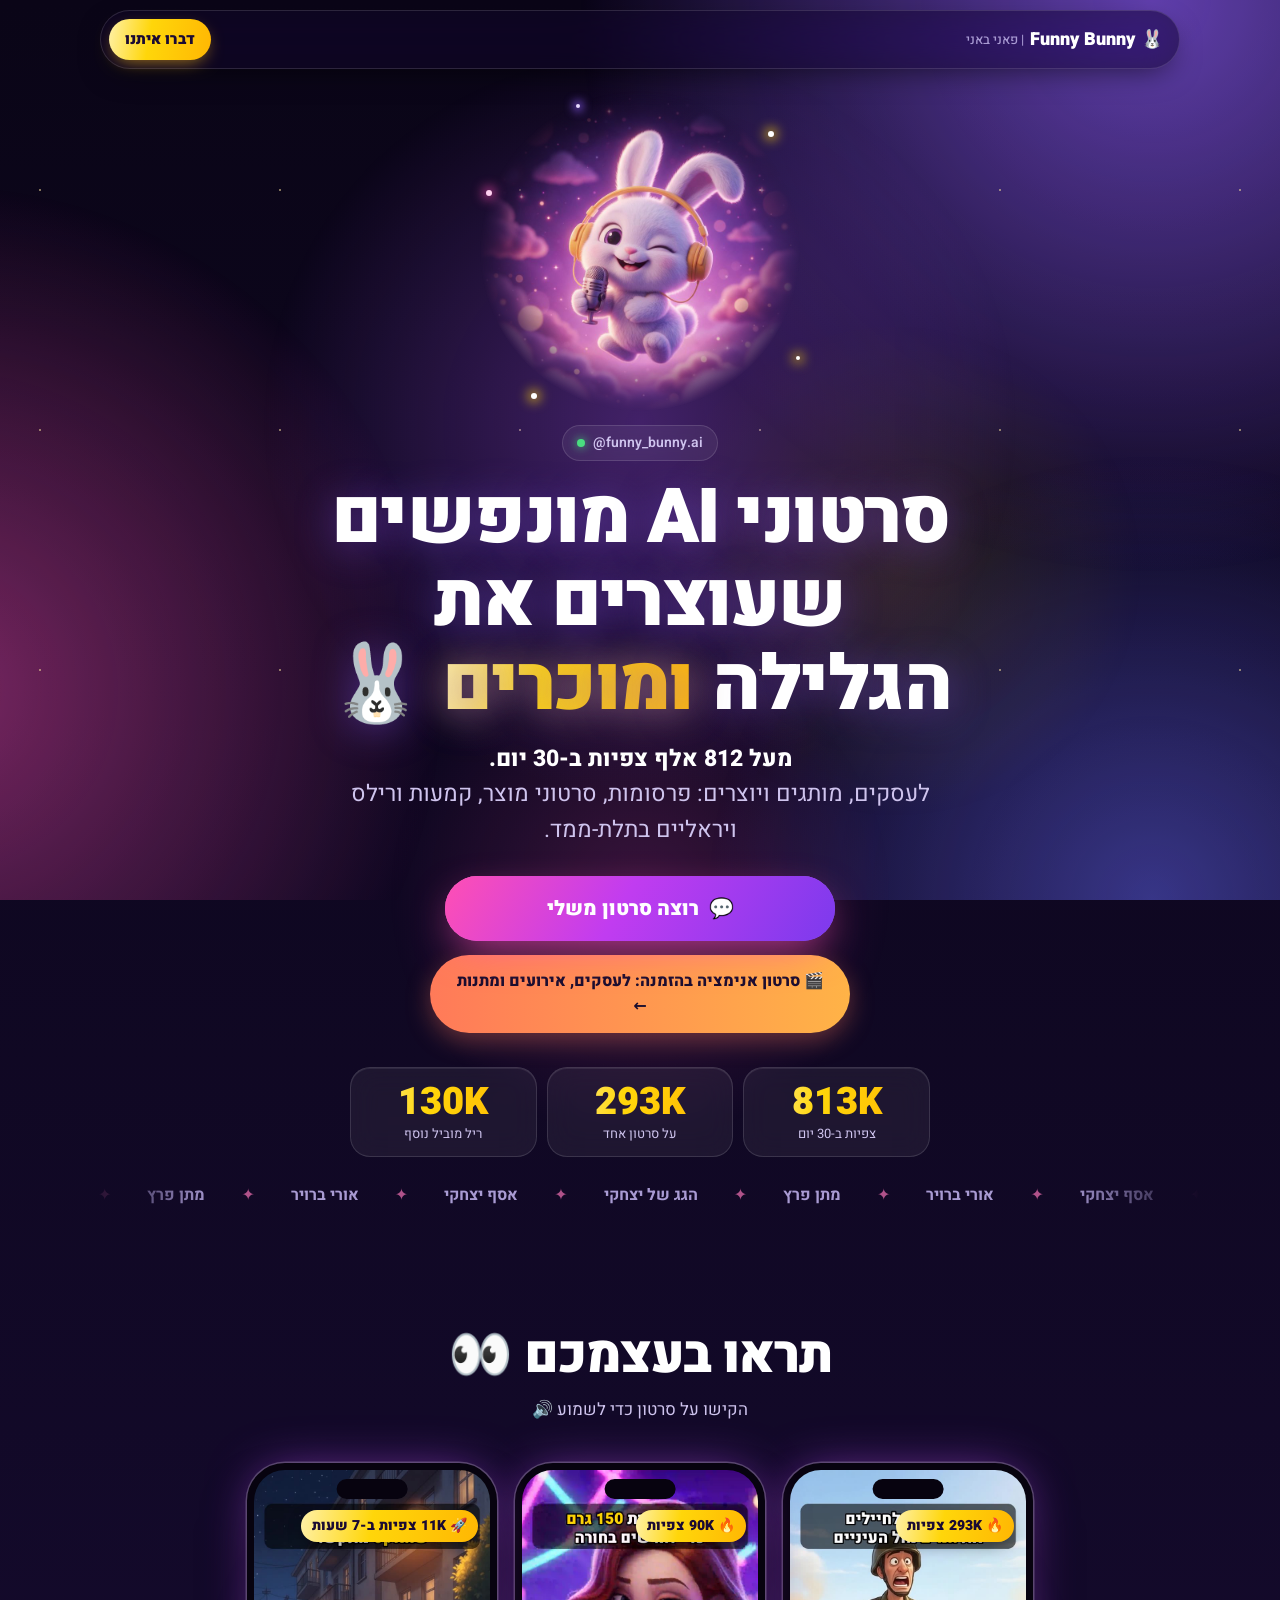
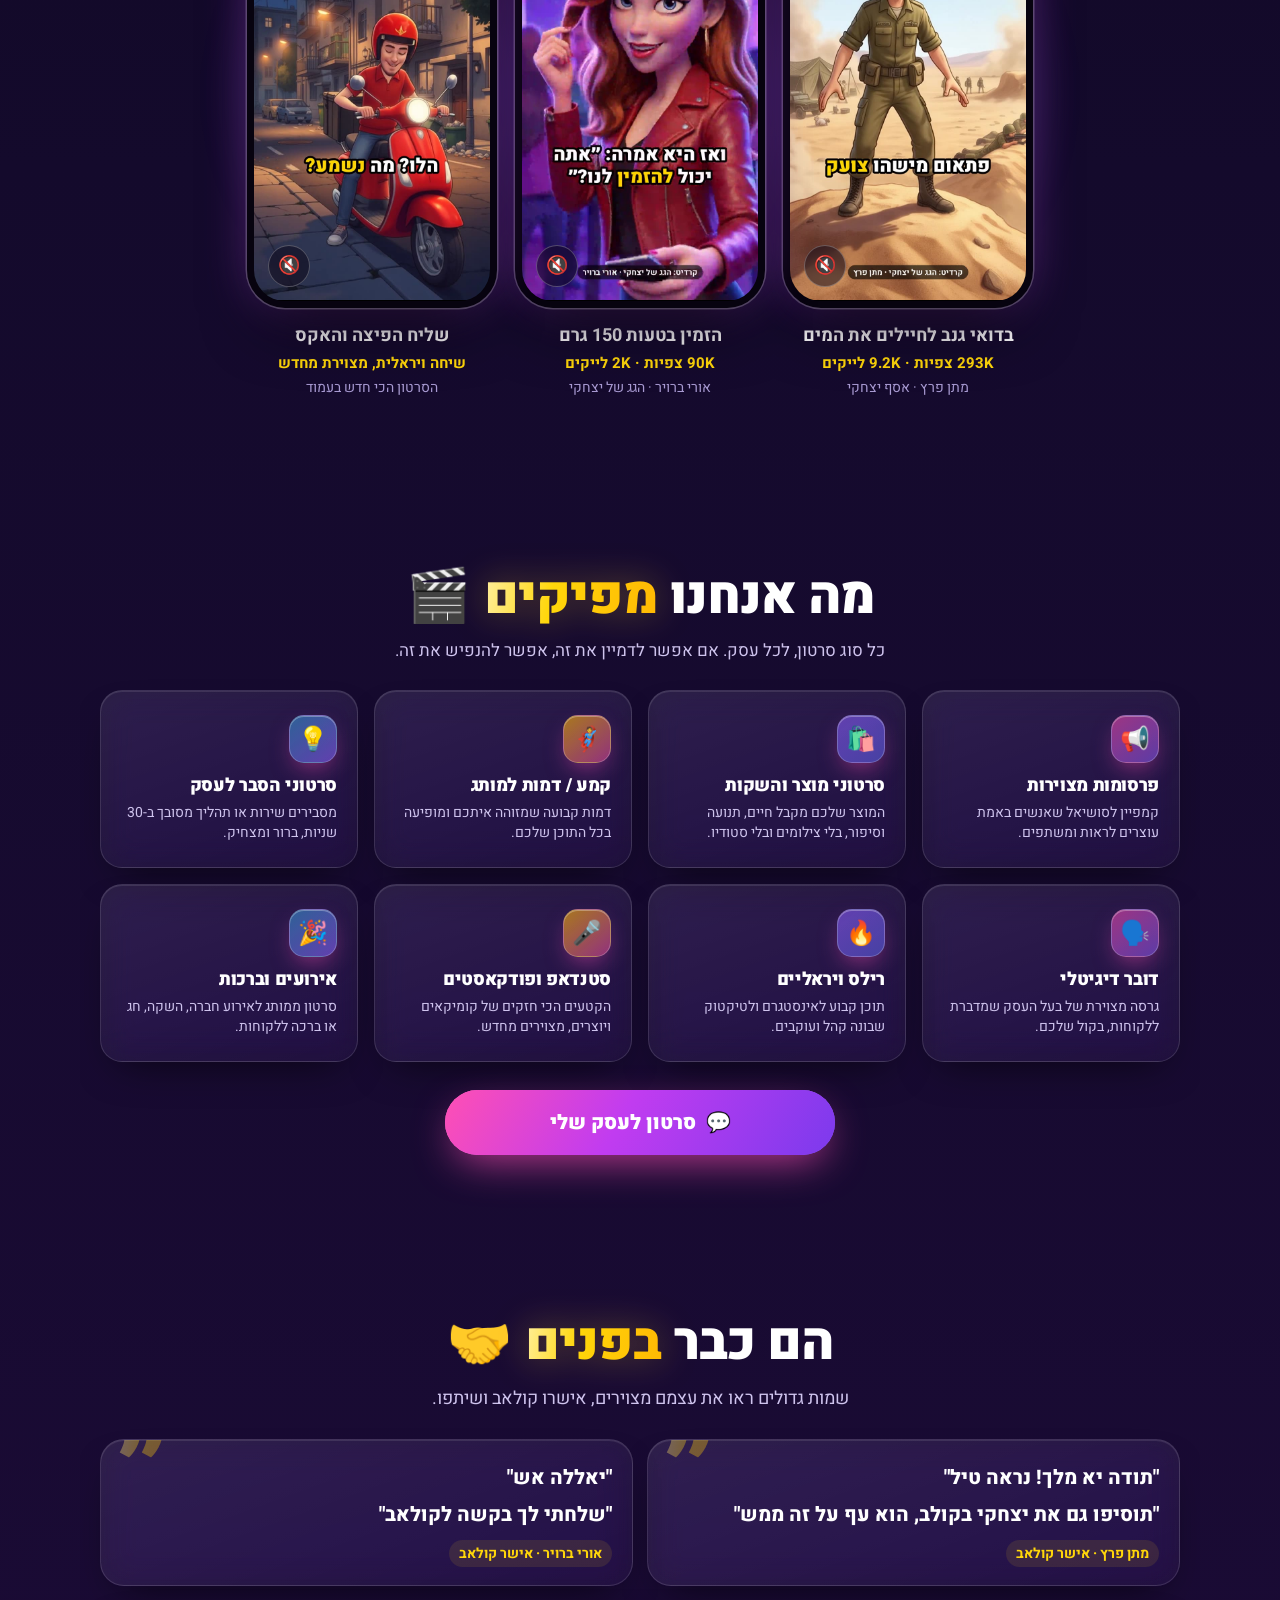
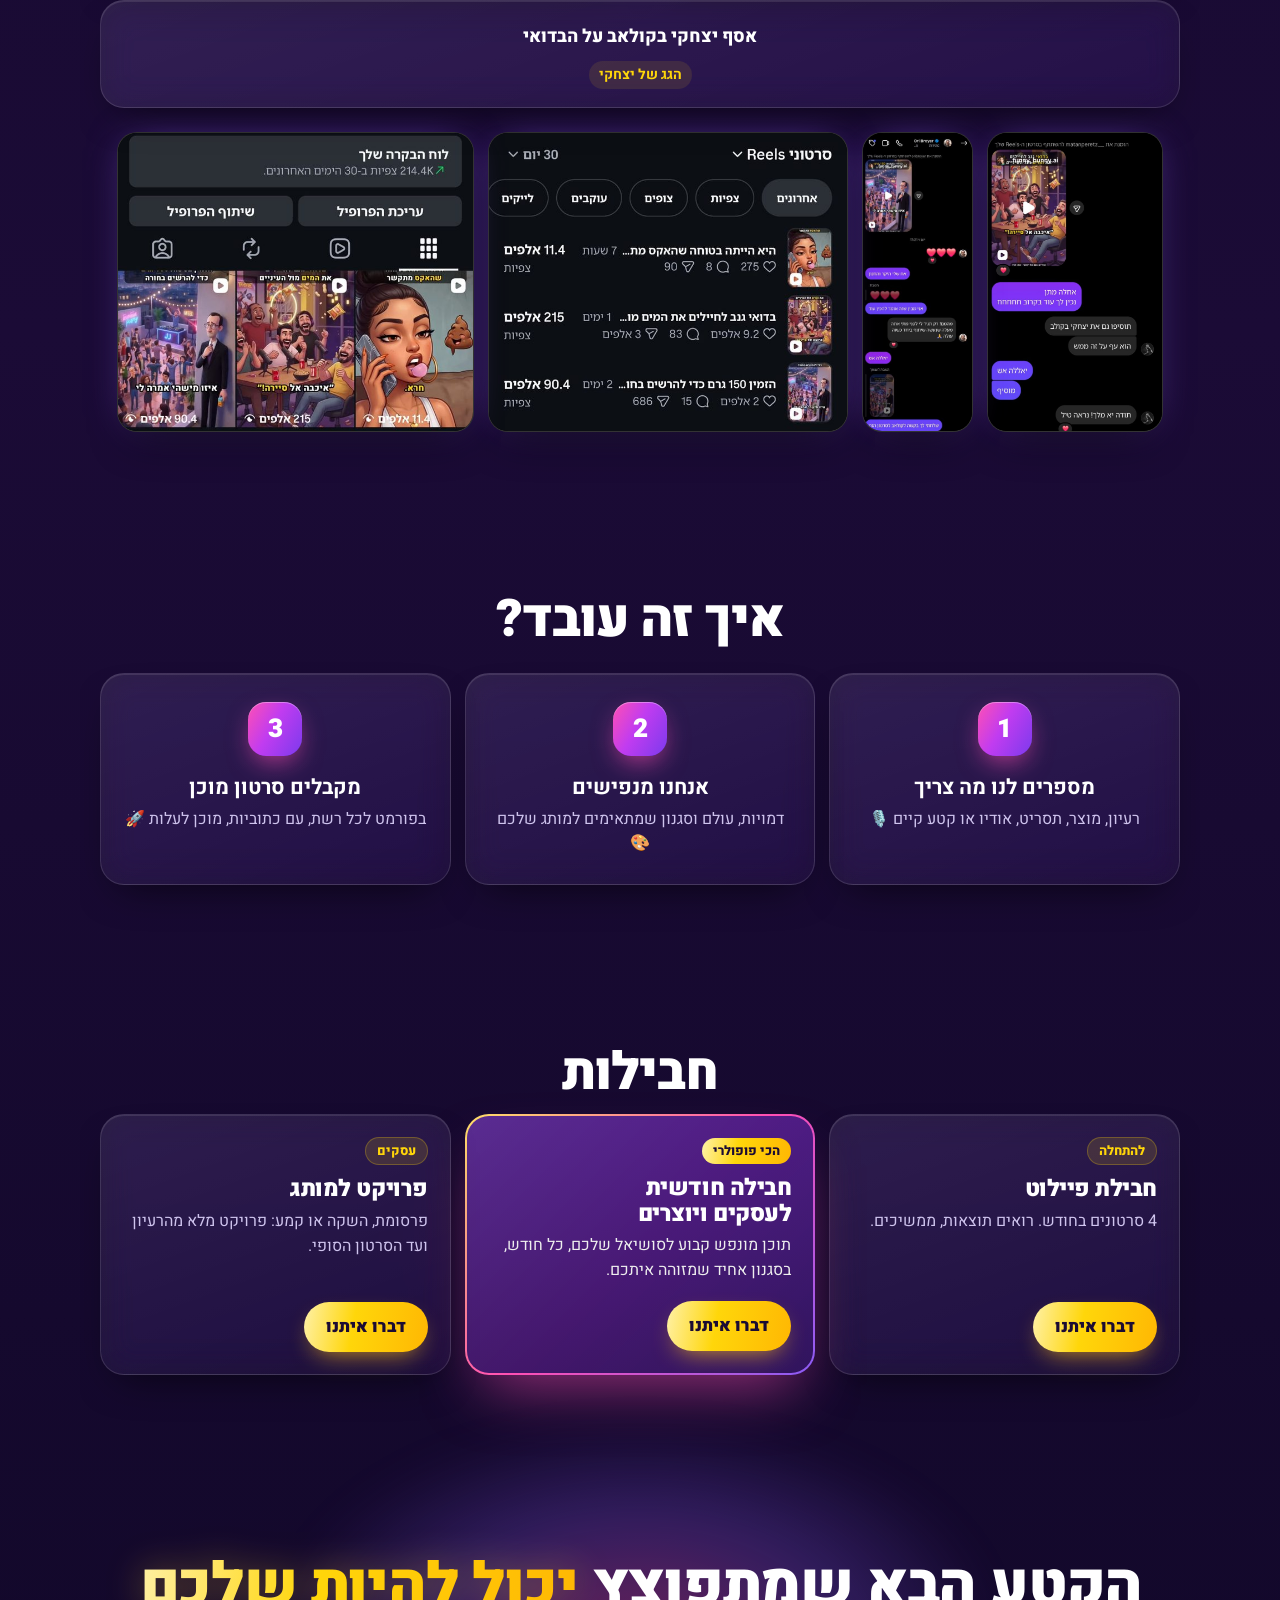
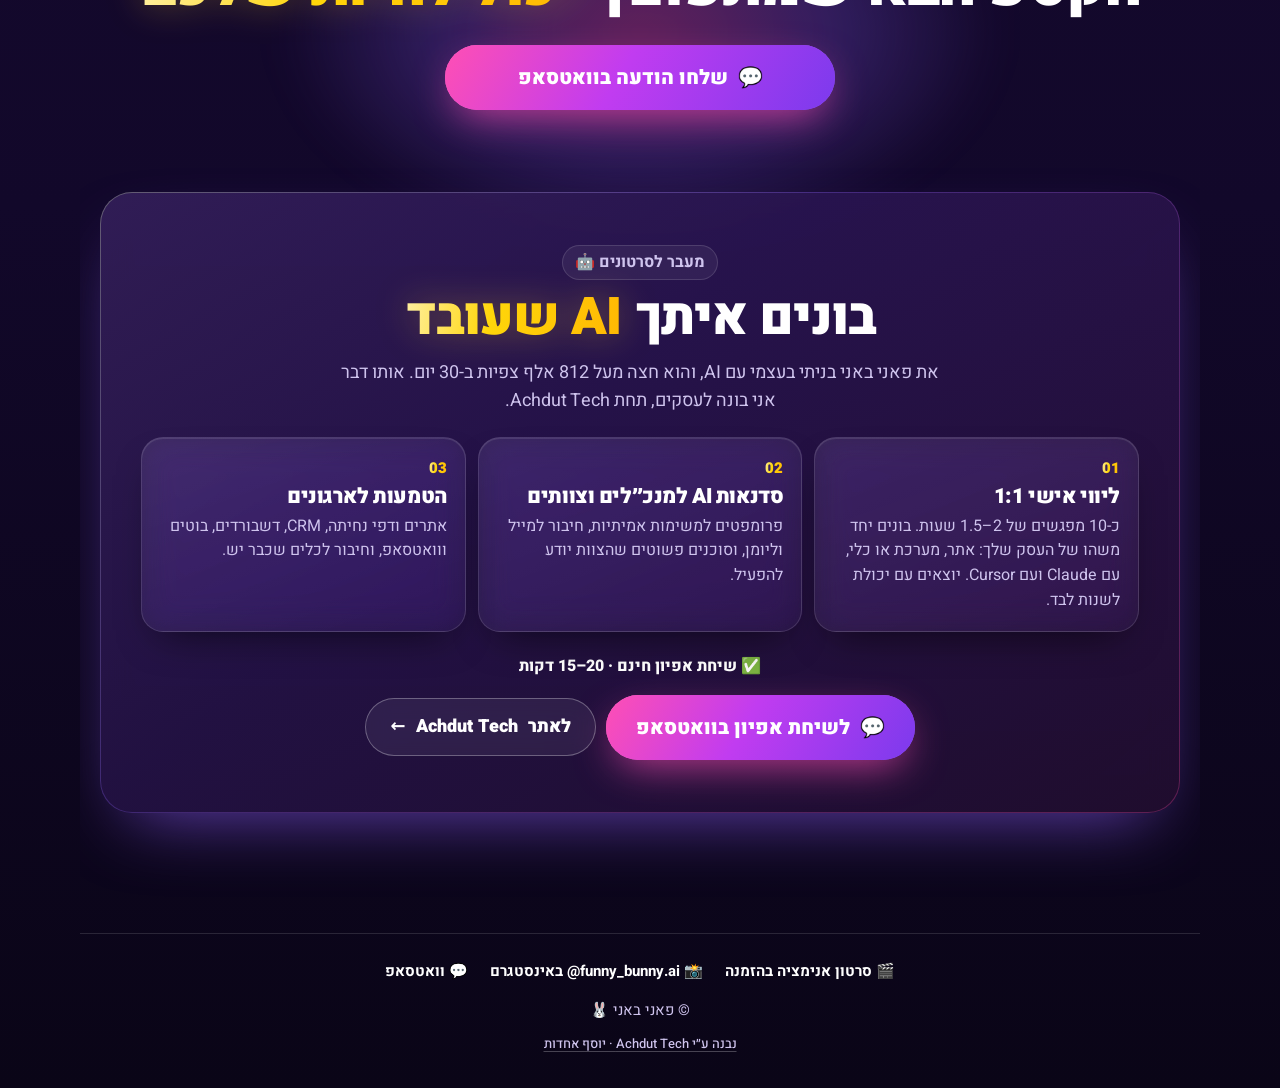
==== commit f8b7e9e7: "Update landing stats from IG; remove shares copy Co-authored-by: Cursor <cursoragent@cursor.com>" ====
--- a/funnybunny/index.html
+++ b/funnybunny/index.html
@@ -4,15 +4,15 @@
 <meta charset="utf-8">
 <meta name="viewport" content="width=device-width, initial-scale=1, viewport-fit=cover">
 <title>פאני באני 🐰 | סרטוני AI מונפשים לעסקים ויוצרים</title>
-<meta name="description" content="214 אלף צפיות ב-3 ימים. הופכים אודיו ויראלי של סטנדאפ, פודקאסטים ושיחות לרילס מצויר בתלת-ממד.">
+<meta name="description" content="מעל 812 אלף צפיות ב-30 יום. הופכים אודיו ויראלי של סטנדאפ, פודקאסטים ושיחות לרילס מצויר בתלת-ממד.">
 <meta property="og:title" content="פאני באני 🐰 | סרטוני AI מונפשים לעסקים ויוצרים">
-<meta property="og:description" content="214 אלף צפיות ב-3 ימים. סרטוני AI מונפשים לעסקים, מותגים ויוצרים.">
-<meta property="og:image" content="https://funnybunny.sites.tab.bot/og.jpg">
-<meta property="og:url" content="https://funnybunny.sites.tab.bot/">
+<meta property="og:description" content="מעל 812 אלף צפיות ב-30 יום. סרטוני AI מונפשים לעסקים, מותגים ויוצרים.">
+<meta property="og:image" content="https://funnybunny-landing.vercel.app/og.jpg">
+<meta property="og:url" content="https://funnybunny-landing.vercel.app/">
 <meta property="og:type" content="website">
 <meta name="theme-color" content="#140a26">
 <link rel="preload" href="fonts/heebo-hebrew.woff2" as="font" type="font/woff2" crossorigin>
-<link rel="stylesheet" href="styles.css?v=2">
+<link rel="stylesheet" href="styles.css?v=3">
 </head>
 <body>
 <div class="aurora" aria-hidden="true"><i></i><i></i><i></i><i></i></div>
@@ -26,13 +26,13 @@
   <div class="hero-art"><img src="media/hero-bunny.jpg" alt="הארנב של פאני באני" width="800" height="800" fetchpriority="high"><div class="sparkles" aria-hidden="true"><b></b><b></b><b></b><b></b><b></b></div></div>
   <p class="kicker">@funny_bunny.ai</p>
   <h1>סרטוני AI מונפשים שעוצרים את הגלילה <span class="nw"><mark>ומוכרים</mark>&nbsp;🐰</span></h1>
-  <p class="sub"><strong>214 אלף צפיות ב-3 ימים.</strong><br>לעסקים, מותגים ויוצרים: פרסומות, סרטוני מוצר, קמעות ורילס ויראליים בתלת-ממד.</p>
+  <p class="sub"><strong>מעל 812 אלף צפיות ב-30 יום.</strong><br>לעסקים, מותגים ויוצרים: פרסומות, סרטוני מוצר, קמעות ורילס ויראליים בתלת-ממד.</p>
   <a class="btn wa" href="https://wa.me/972515688377?text=%D7%94%D7%99%D7%99%2C%20%D7%A8%D7%90%D7%99%D7%AA%D7%99%20%D7%90%D7%AA%20%D7%A4%D7%90%D7%A0%D7%99%20%D7%91%D7%90%D7%A0%D7%99%20%D7%95%D7%A8%D7%95%D7%A6%D7%94%20%D7%A1%D7%A8%D7%98%D7%95%D7%9F%20%D7%9E%D7%A6%D7%95%D7%99%D7%A8%20%D7%9E%D7%A9%D7%9C%D7%99" target="_blank" rel="noopener"><span class="wa-ico" aria-hidden="true">💬</span> רוצה סרטון משלי</a>
-  <a class="yosef-link" href="https://yosef-animation.sites.tab.bot/" target="_blank" rel="noopener">🎬 סרטון אנימציה בהזמנה: לעסקים, אירועים ומתנות ←</a>
+  <a class="yosef-link" href="https://yosef-animation-landing.vercel.app/" target="_blank" rel="noopener">🎬 סרטון אנימציה בהזמנה: לעסקים, אירועים ומתנות ←</a>
   <ul class="stats" aria-label="מספרים">
-    <li><b>214K</b><span>צפיות ב-3 ימים</span></li>
-    <li><b>215K</b><span>על סרטון אחד</span></li>
-    <li><b>3K</b><span>שיתופים לבדואי</span></li>
+    <li><b>813K</b><span>צפיות ב-30 יום</span></li>
+    <li><b>293K</b><span>על סרטון אחד</span></li>
+    <li><b>130K</b><span>ריל מוביל נוסף</span></li>
   </ul>
   <div class="marquee" aria-label="עבדנו עם: מתן פרץ, אורי ברויר, אסף יצחקי, הגג של יצחקי"><div class="marquee-track" aria-hidden="true"><span>מתן פרץ</span><span>אורי ברויר</span><span>אסף יצחקי</span><span>הגג של יצחקי</span><span>מתן פרץ</span><span>אורי ברויר</span><span>אסף יצחקי</span><span>הגג של יצחקי</span></div></div>
 </section>
@@ -44,10 +44,10 @@
     <figure class="reel">
       <div class="vwrap">
         <video data-parts="media/bedouin.mp4.part" data-count="5" poster="media/bedouin.jpg" muted loop playsinline preload="none" aria-label="סרטון: בדואי גנב לחיילים את המים"></video>
-        <span class="badge">🔥 215K צפיות</span>
+        <span class="badge">🔥 293K צפיות</span>
         <span class="snd" aria-hidden="true">🔇</span>
       </div>
-      <figcaption><b>בדואי גנב לחיילים את המים</b><span>9.2K לייקים · 3K שיתופים</span><em>מתן פרץ · אסף יצחקי</em></figcaption>
+      <figcaption><b>בדואי גנב לחיילים את המים</b><span>293K צפיות · 9.2K לייקים</span><em>מתן פרץ · אסף יצחקי</em></figcaption>
     </figure>
     <figure class="reel">
       <div class="vwrap">
@@ -55,7 +55,7 @@
         <span class="badge">🔥 90K צפיות</span>
         <span class="snd" aria-hidden="true">🔇</span>
       </div>
-      <figcaption><b>הזמין בטעות 150 גרם</b><span>2K לייקים · 686 שיתופים</span><em>אורי ברויר · הגג של יצחקי</em></figcaption>
+      <figcaption><b>הזמין בטעות 150 גרם</b><span>90K צפיות · 2K לייקים</span><em>אורי ברויר · הגג של יצחקי</em></figcaption>
     </figure>
     <figure class="reel">
       <div class="vwrap">
@@ -174,7 +174,7 @@
   <div class="ai-box">
     <p class="ai-kicker">מעבר לסרטונים 🤖</p>
     <h2>בונים איתך <mark>AI שעובד</mark></h2>
-    <p class="ai-lead">את פאני באני בניתי בעצמי עם <span dir="ltr">AI</span>, והוא הגיע ל-214 אלף צפיות ב-3 ימים. אותו דבר אני בונה לעסקים, תחת <span dir="ltr">Achdut Tech</span>.</p>
+    <p class="ai-lead">את פאני באני בניתי בעצמי עם <span dir="ltr">AI</span>, והוא חצה מעל 812 אלף צפיות ב-30 יום. אותו דבר אני בונה לעסקים, תחת <span dir="ltr">Achdut Tech</span>.</p>
     <div class="ai-cards">
       <article class="ai-card"><span class="ai-n">01</span><h3>ליווי אישי 1:1</h3><p>כ-10 מפגשים של <span dir="ltr">1.5–2</span> שעות. בונים יחד משהו של העסק שלך: אתר, מערכת או כלי, עם <span dir="ltr">Claude</span> ועם <span dir="ltr">Cursor</span>. יוצאים עם יכולת לשנות לבד.</p></article>
       <article class="ai-card"><span class="ai-n">02</span><h3>סדנאות AI למנכ״לים וצוותים</h3><p>פרומפטים למשימות אמיתיות, חיבור למייל וליומן, וסוכנים פשוטים שהצוות יודע להפעיל.</p></article>
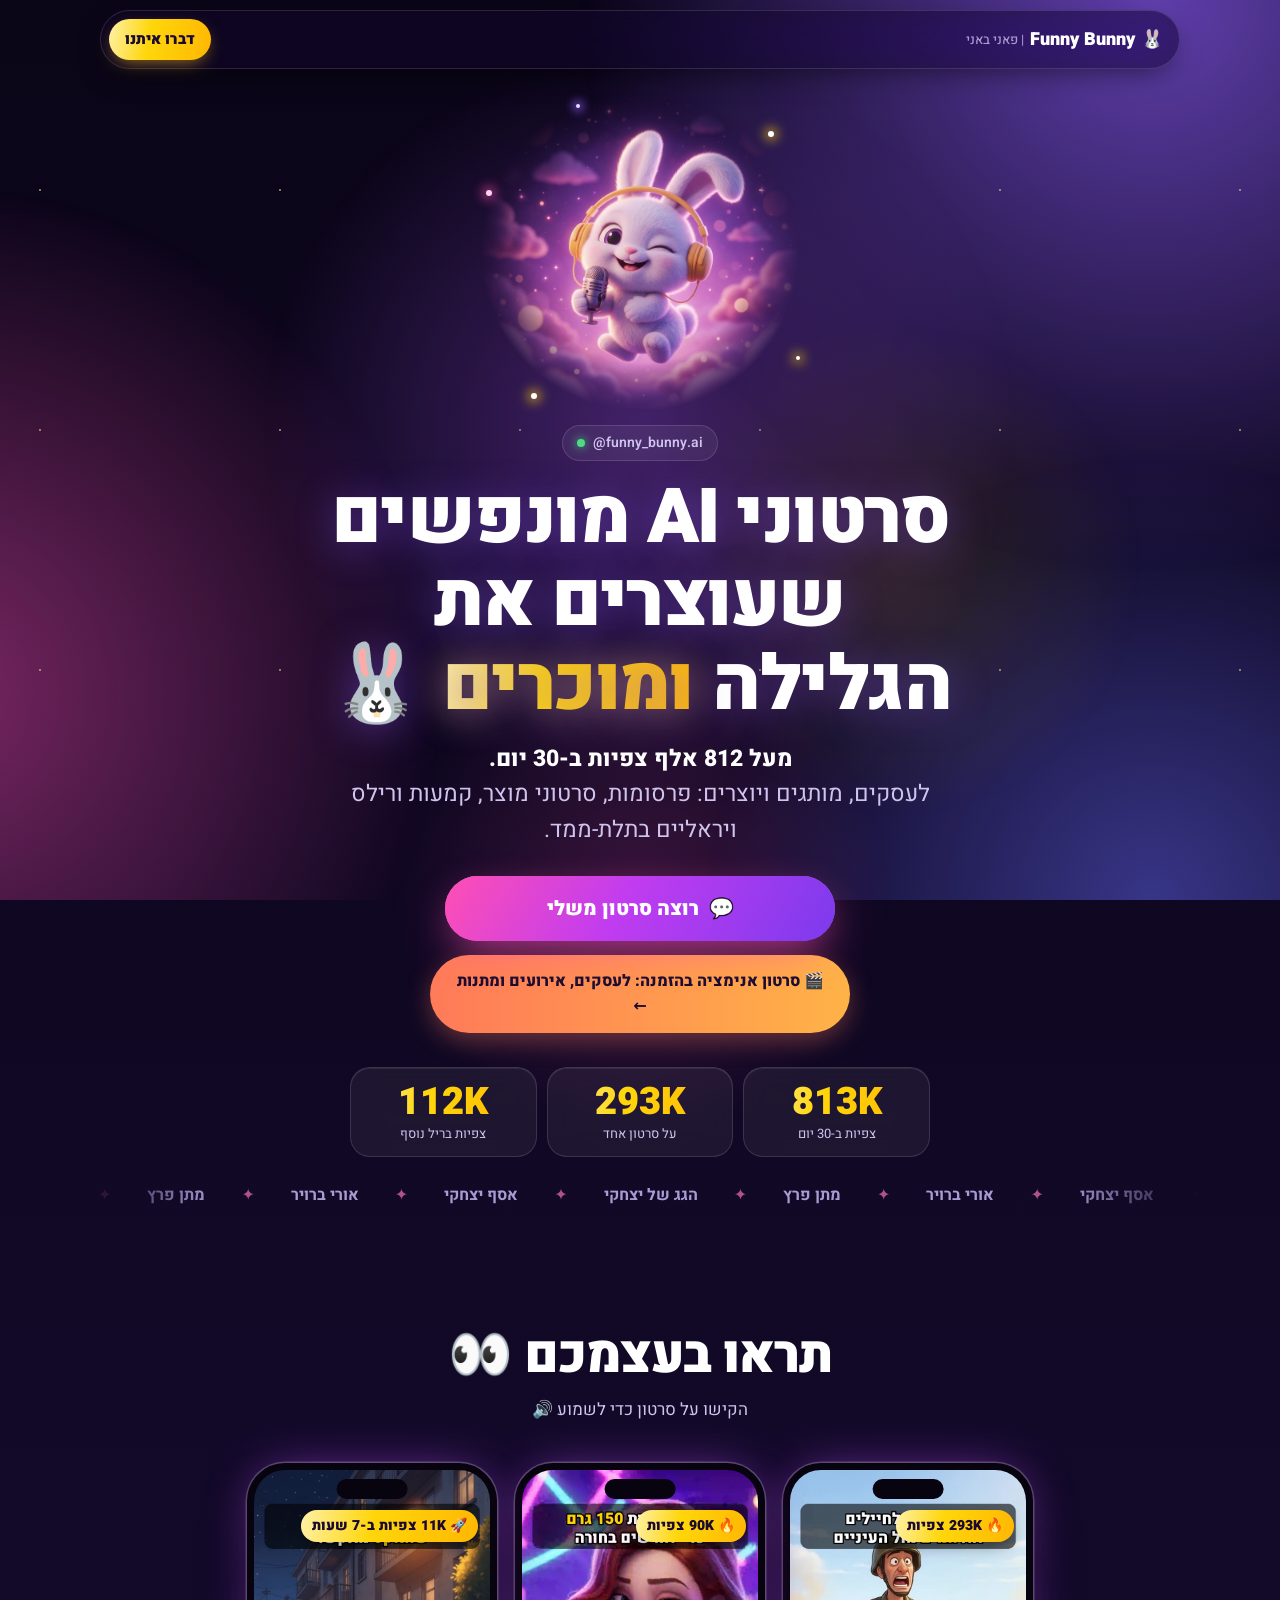
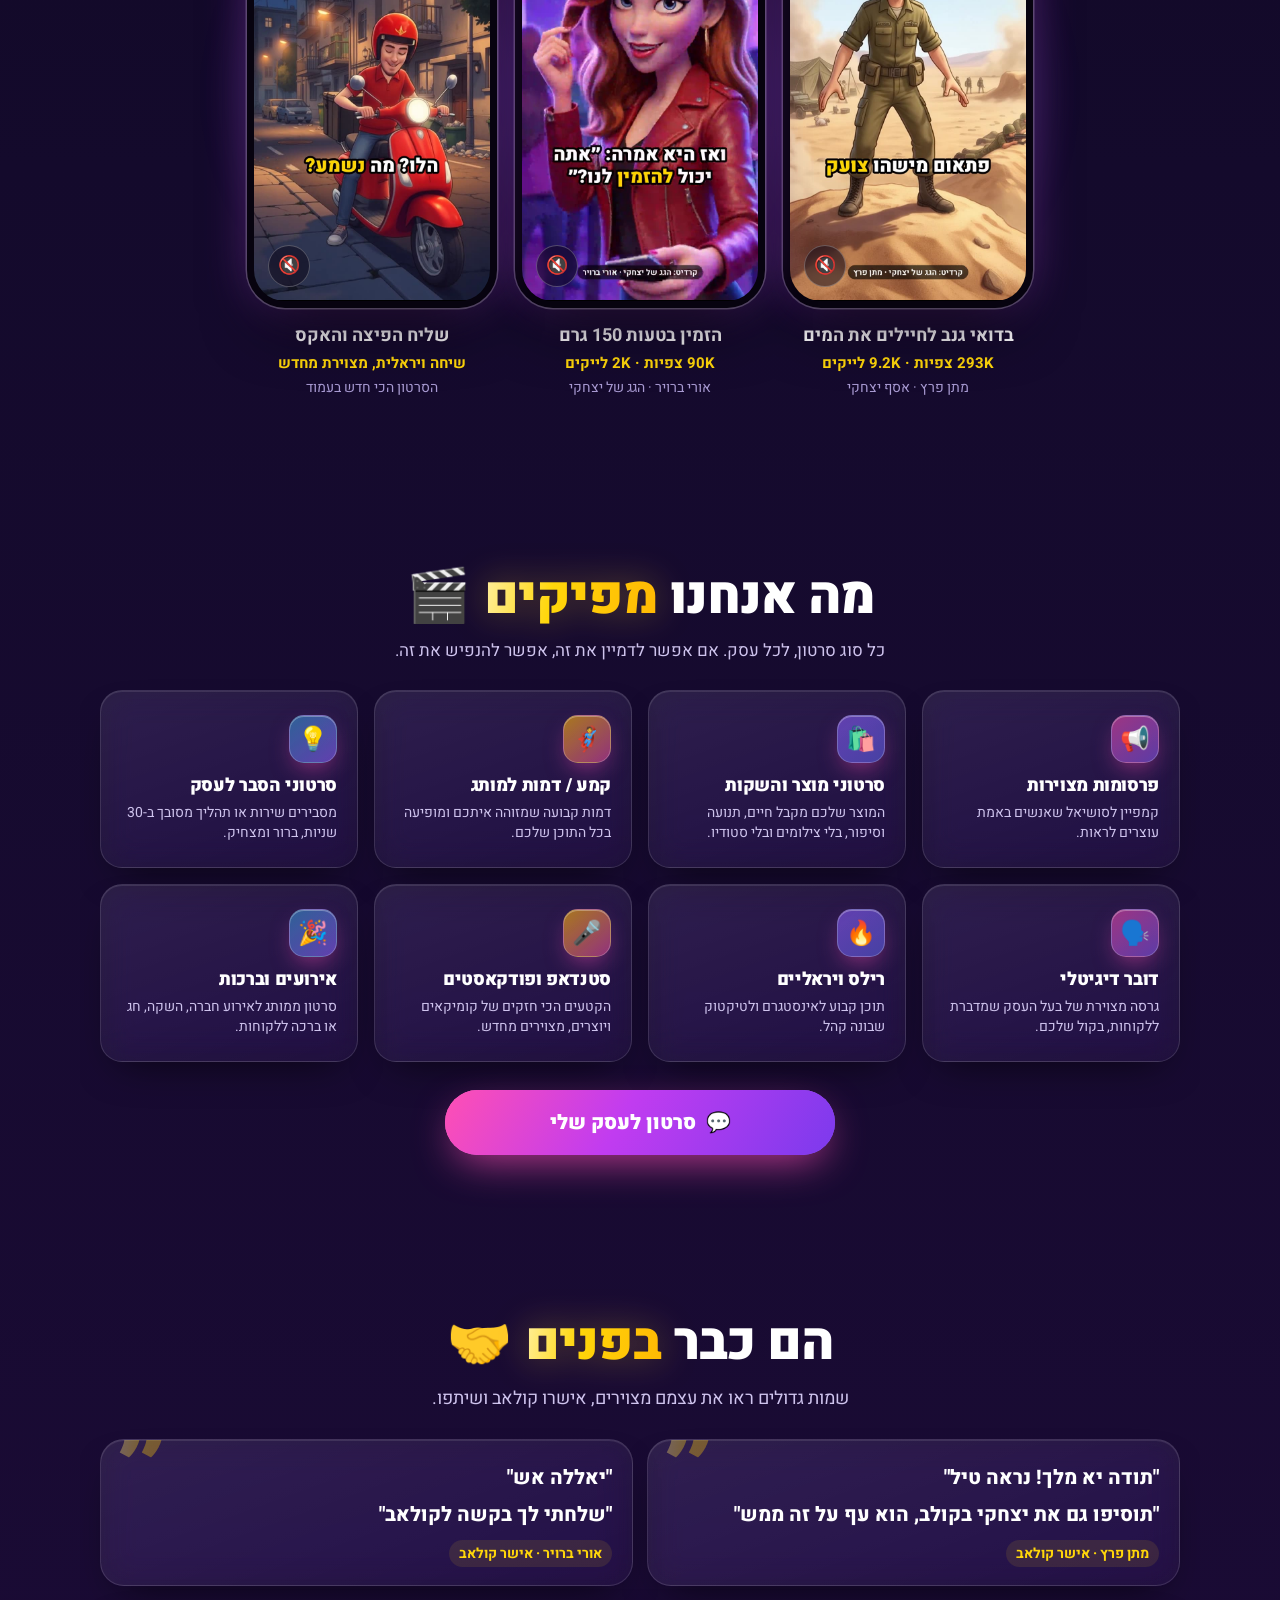
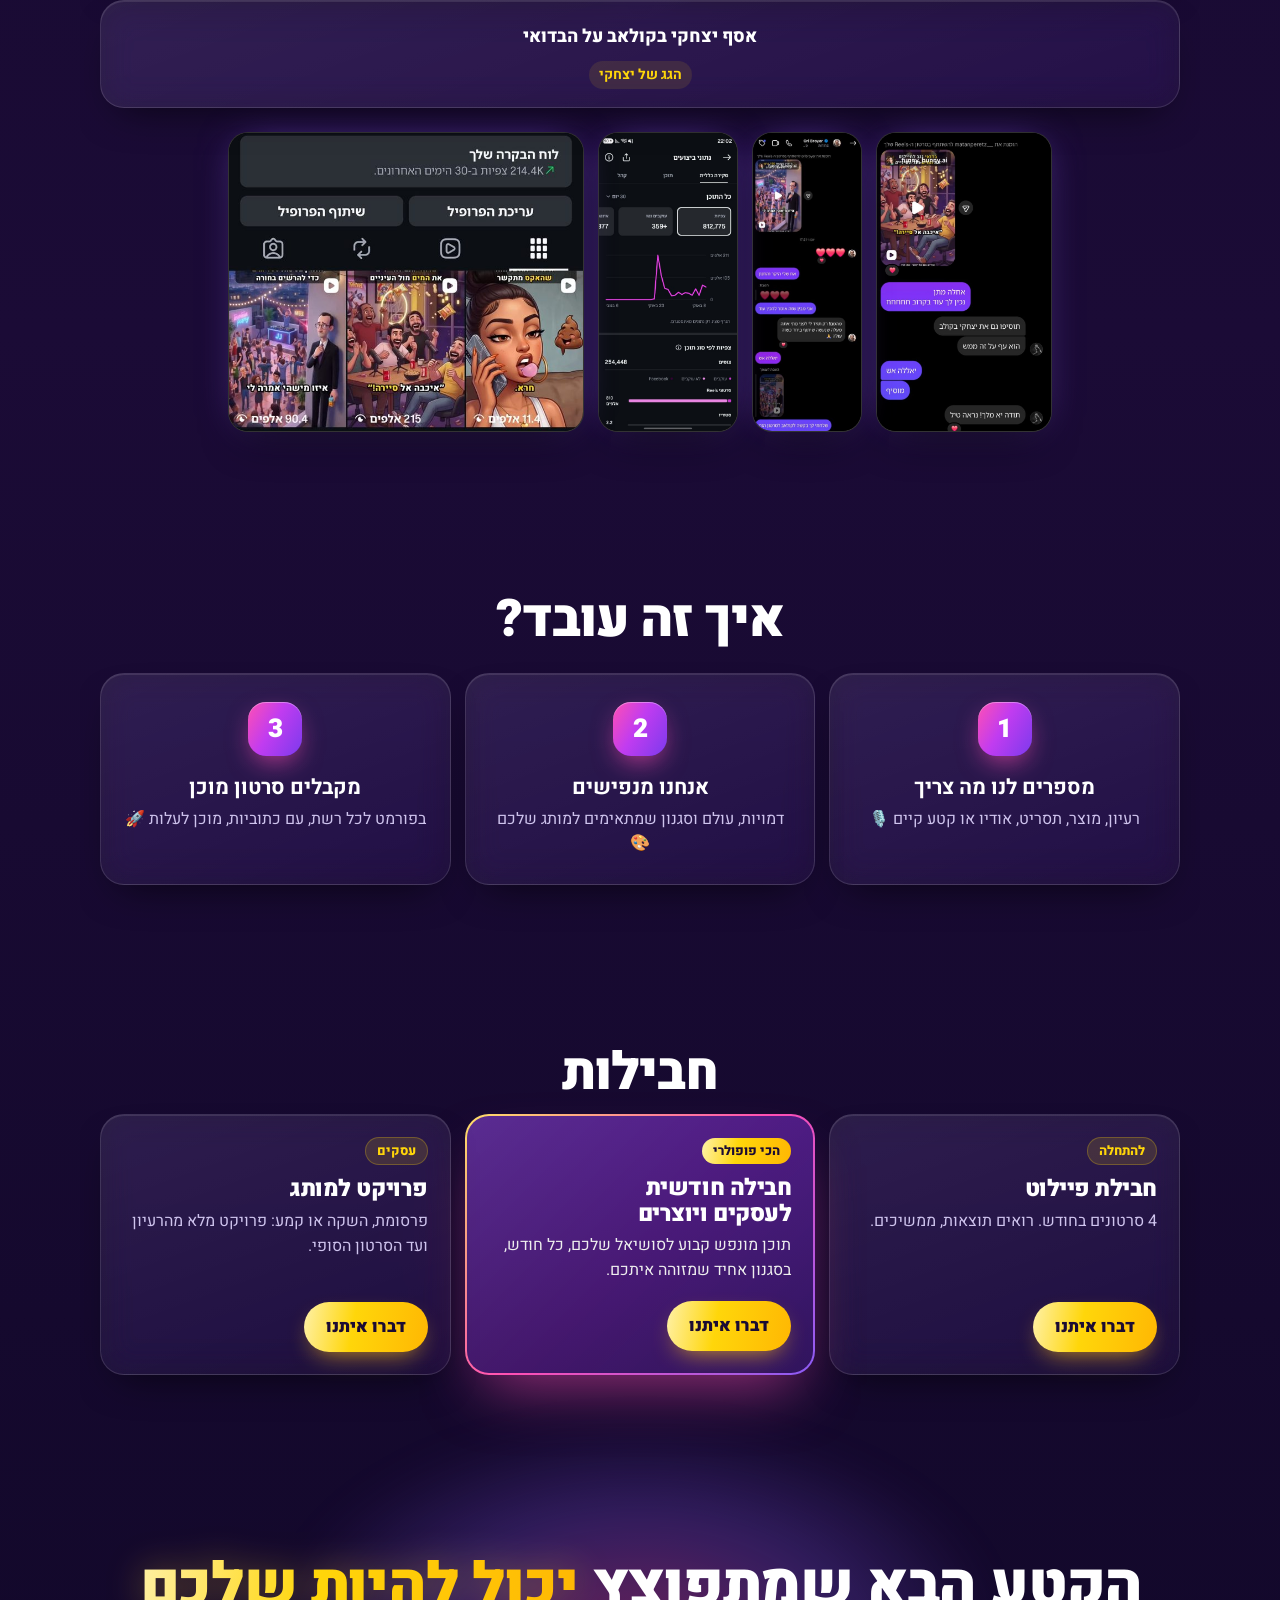
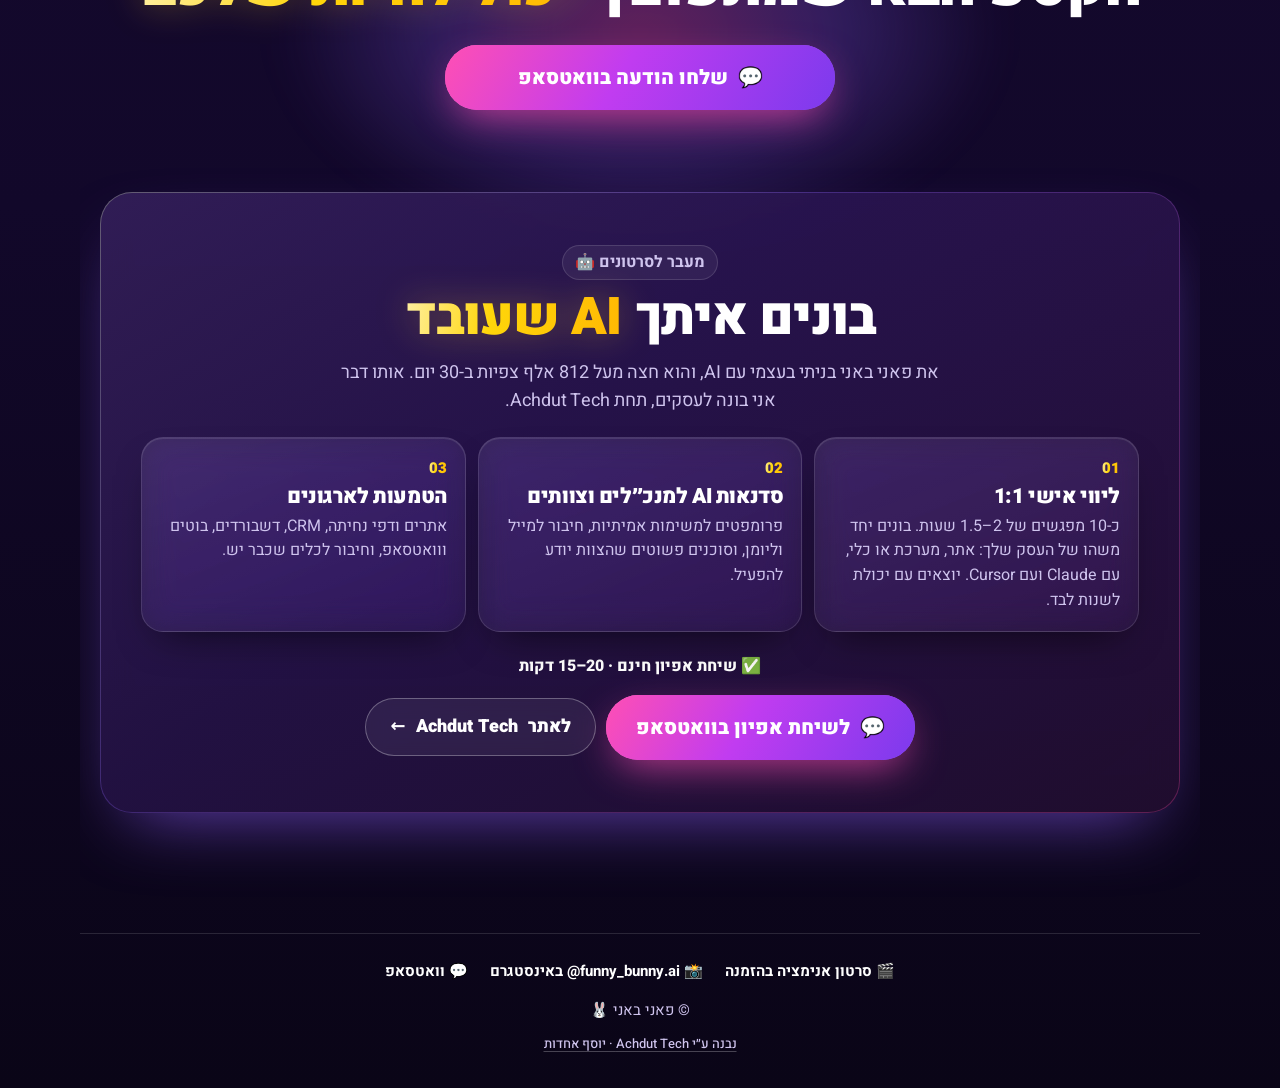
==== commit 5b41f4c5: "Replace insights screenshot with 812K analytics Co-authored-by: Cursor <cursoragent@cursor.com>" ====
--- a/funnybunny/index.html
+++ b/funnybunny/index.html
@@ -32,7 +32,7 @@
   <ul class="stats" aria-label="מספרים">
     <li><b>813K</b><span>צפיות ב-30 יום</span></li>
     <li><b>293K</b><span>על סרטון אחד</span></li>
-    <li><b>130K</b><span>ריל מוביל נוסף</span></li>
+    <li><b>112K</b><span>צפיות בריל נוסף</span></li>
   </ul>
   <div class="marquee" aria-label="עבדנו עם: מתן פרץ, אורי ברויר, אסף יצחקי, הגג של יצחקי"><div class="marquee-track" aria-hidden="true"><span>מתן פרץ</span><span>אורי ברויר</span><span>אסף יצחקי</span><span>הגג של יצחקי</span><span>מתן פרץ</span><span>אורי ברויר</span><span>אסף יצחקי</span><span>הגג של יצחקי</span></div></div>
 </section>
@@ -75,7 +75,7 @@
     <article class="card">
       <span class="tag ico" aria-hidden="true">📢</span>
       <h3>פרסומות מצוירות</h3>
-      <p>קמפיין לסושיאל שאנשים באמת עוצרים לראות ומשתפים.</p>
+      <p>קמפיין לסושיאל שאנשים באמת עוצרים לראות.</p>
     </article>
     <article class="card">
       <span class="tag ico" aria-hidden="true">🛍️</span>
@@ -100,7 +100,7 @@
     <article class="card">
       <span class="tag ico" aria-hidden="true">🔥</span>
       <h3>רילס ויראליים</h3>
-      <p>תוכן קבוע לאינסטגרם ולטיקטוק שבונה קהל ועוקבים.</p>
+      <p>תוכן קבוע לאינסטגרם ולטיקטוק שבונה קהל.</p>
     </article>
     <article class="card">
       <span class="tag ico" aria-hidden="true">🎤</span>
@@ -127,8 +127,8 @@
   <div class="shots">
     <img src="media/dm-matan.jpg" alt="צילום מסך: הודעות עם מתן פרץ, אישור קולאב ו'נראה טיל'" loading="lazy" width="640" height="1095">
     <img src="media/dm-ori.jpg" alt="צילום מסך: הודעות עם אורי ברויר, 'יאללה אש' ובקשת קולאב" loading="lazy" width="360" height="990">
-    <img src="media/insights.jpg" alt="צילום מסך: נתוני 30 יום, 215 אלף צפיות לבדואי ו-90.4 אלף ל-150 גרם" loading="lazy" width="640" height="532">
-    <img src="media/profile.jpg" alt="צילום מסך: לוח הבקרה, 214.4 אלף צפיות" loading="lazy" width="640" height="538">
+    <img src="media/insights.jpg?v=812" alt="צילום מסך: נתוני ביצועים באינסטגרם — כ־813 אלף צפיות ב-30 יום" loading="lazy" width="640" height="1200">
+    <img src="media/profile.jpg" alt="צילום מסך: פרופיל @funny_bunny.ai בגריד הרילים" loading="lazy" width="640" height="538">
   </div>
 </section>
 
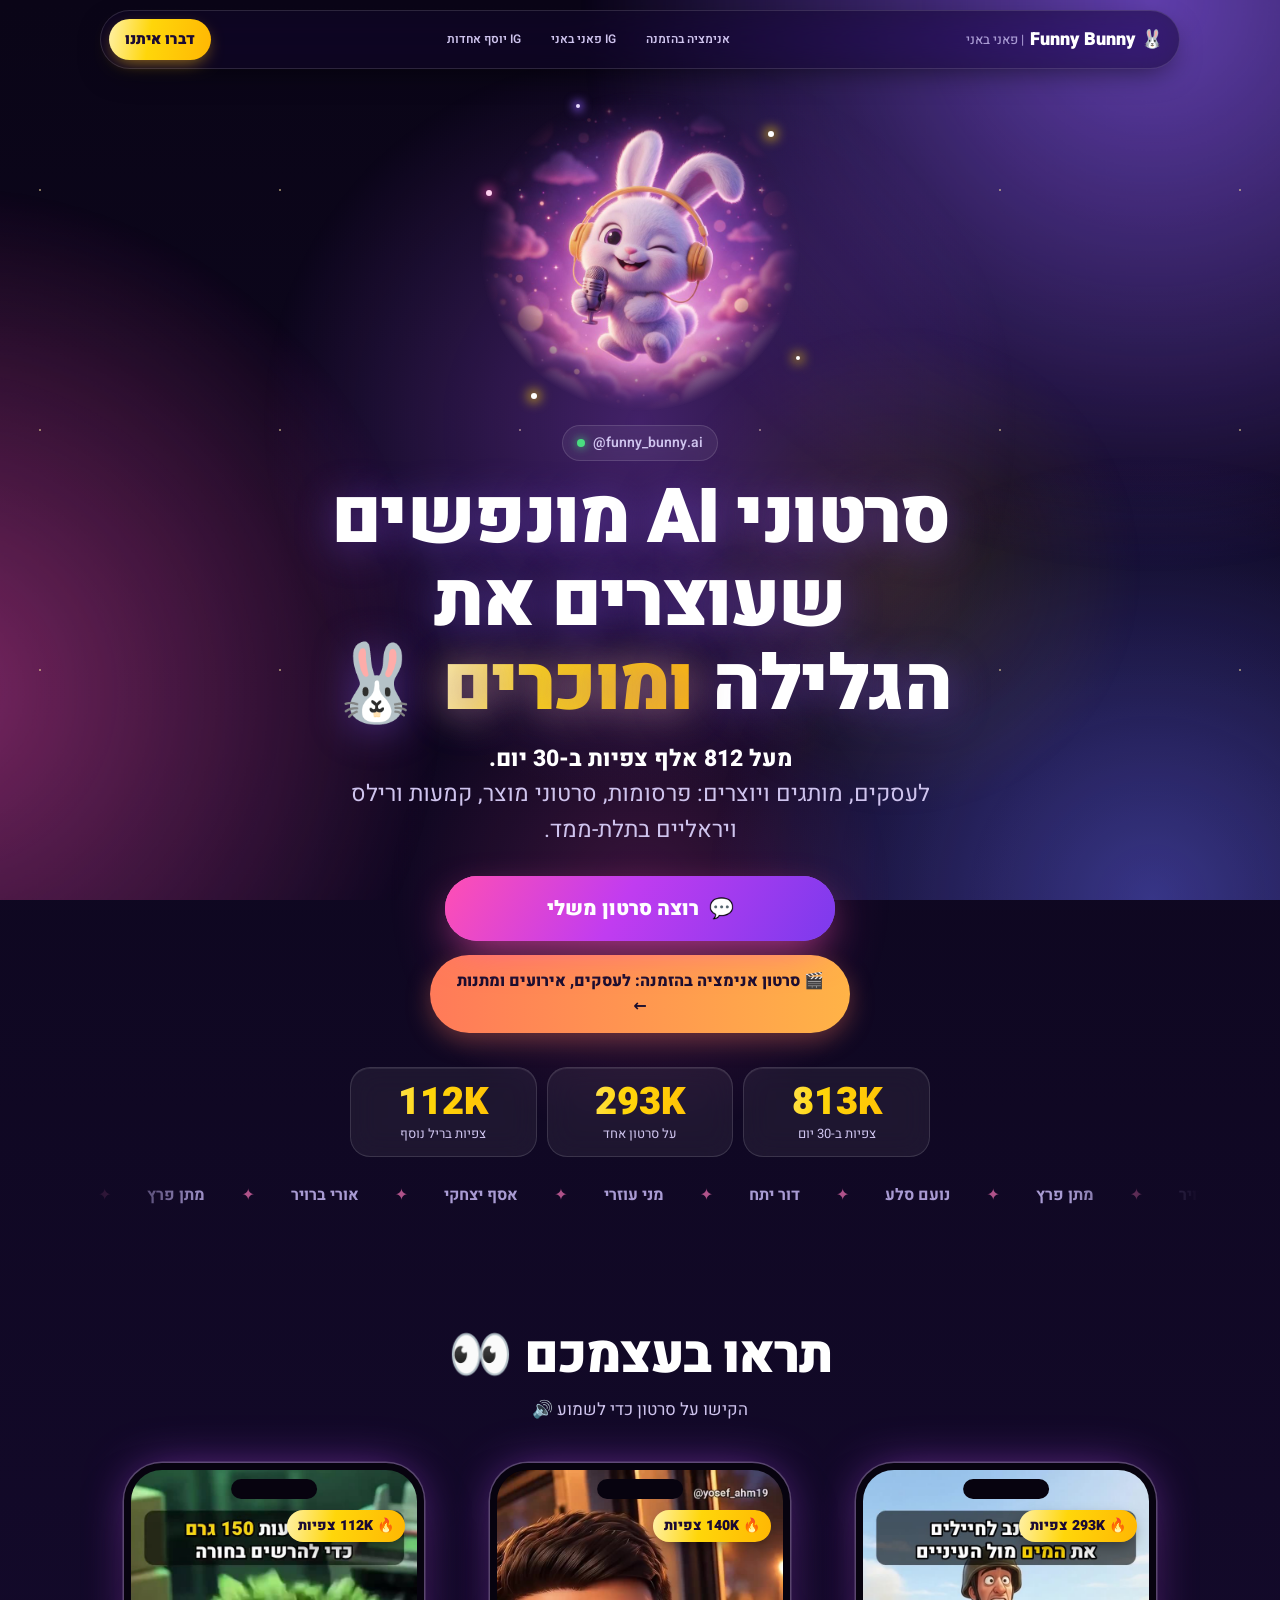
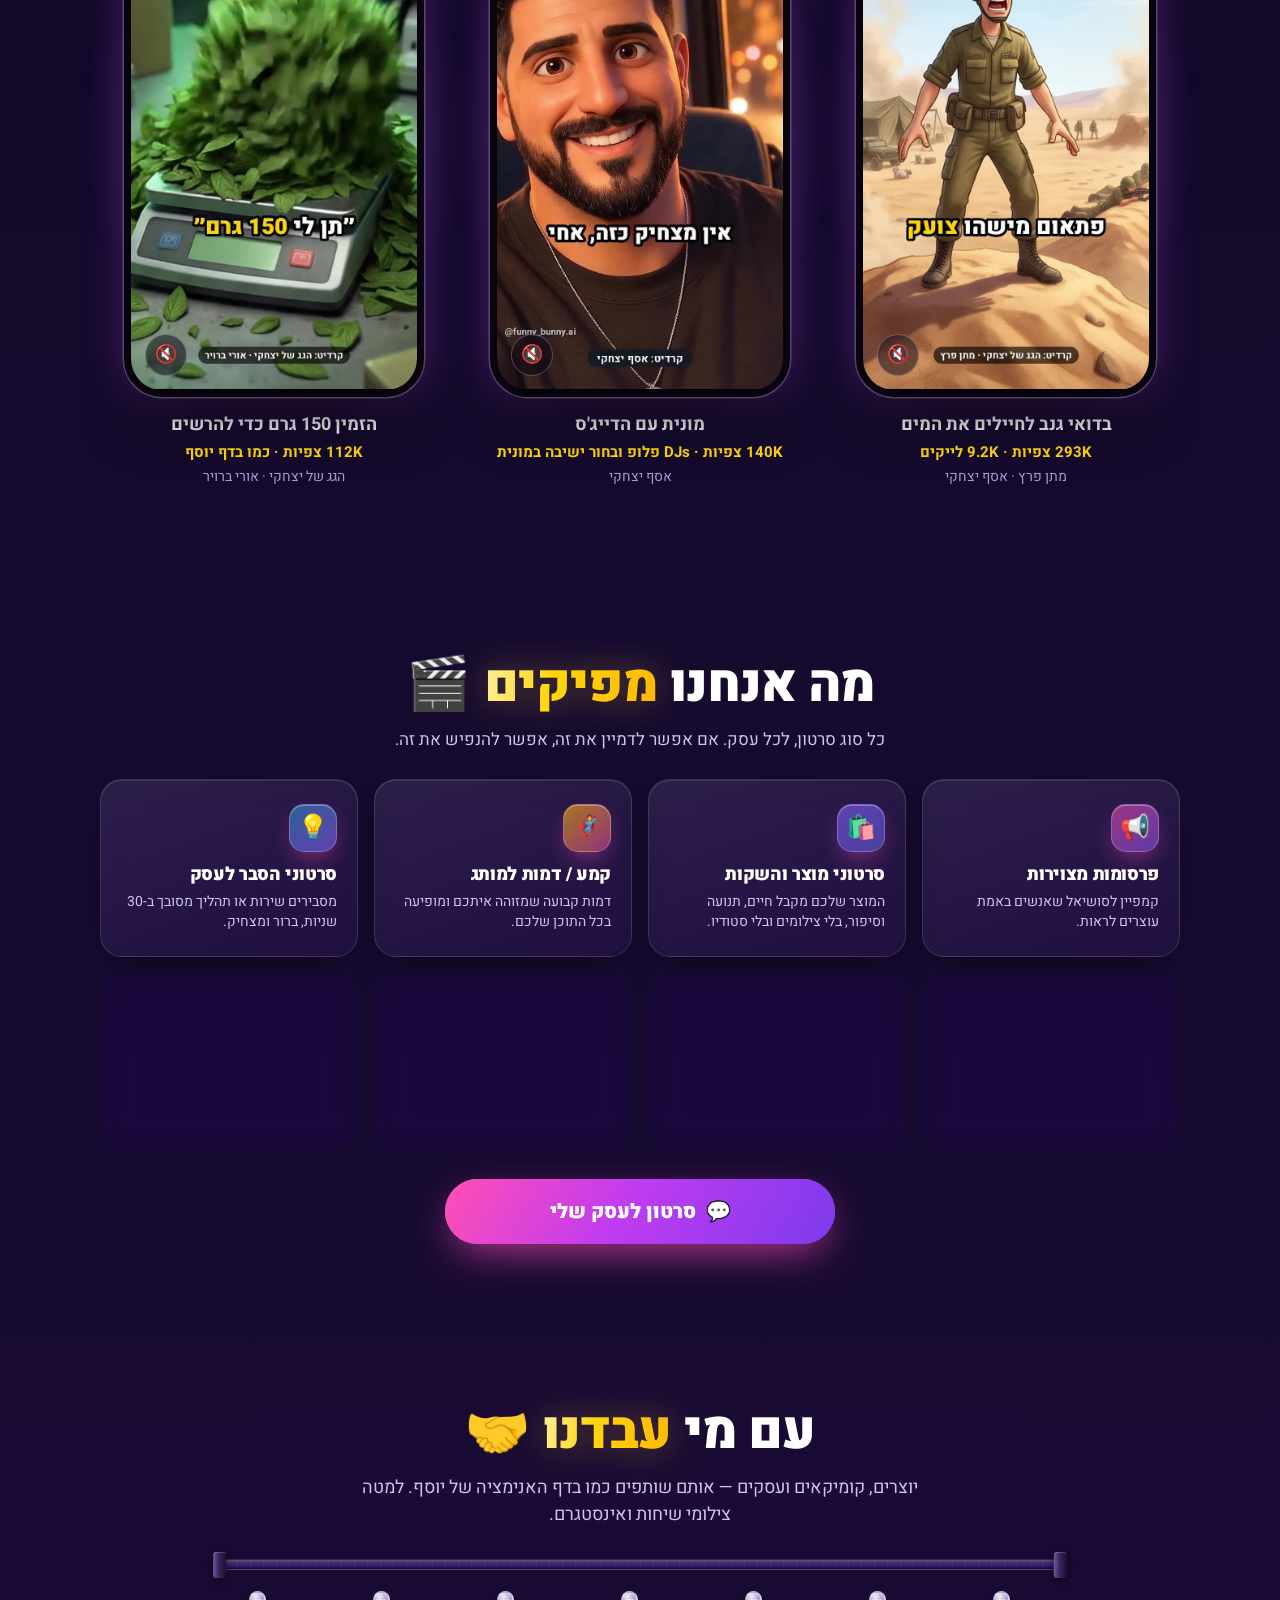
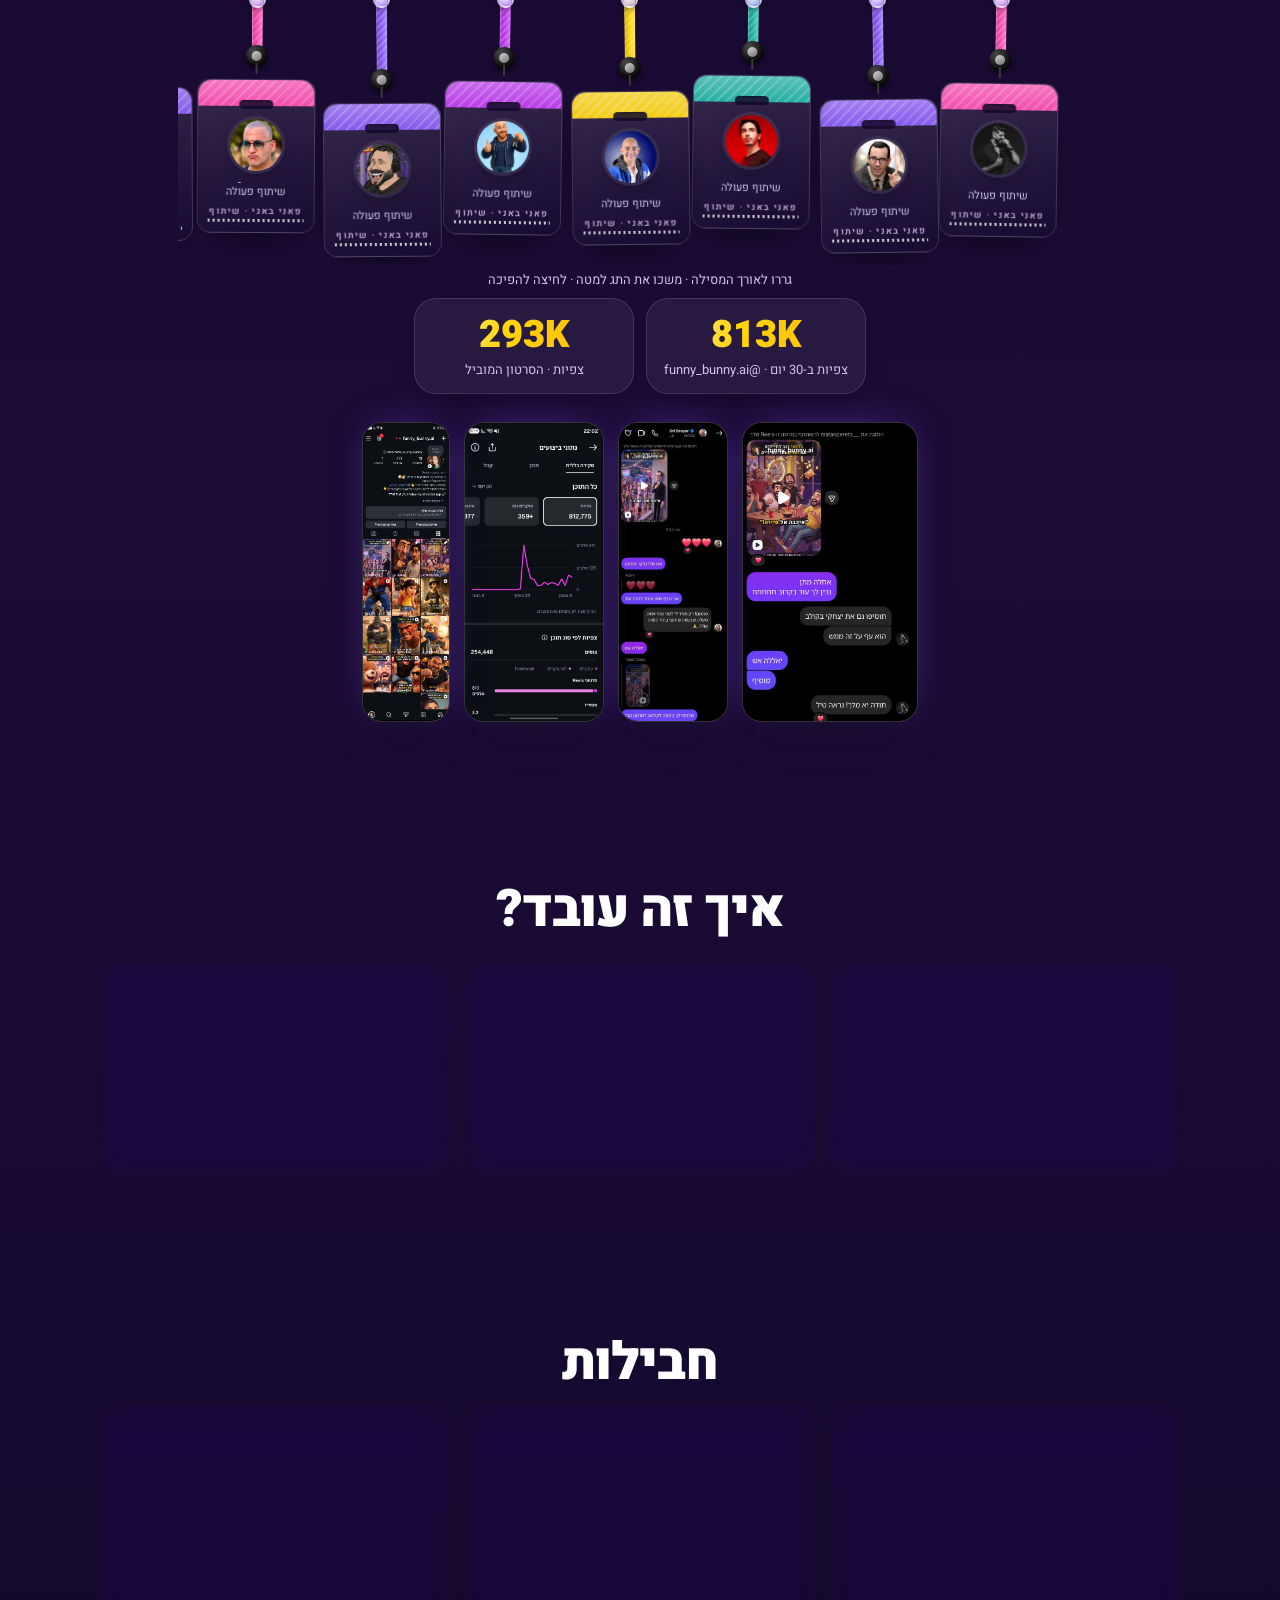
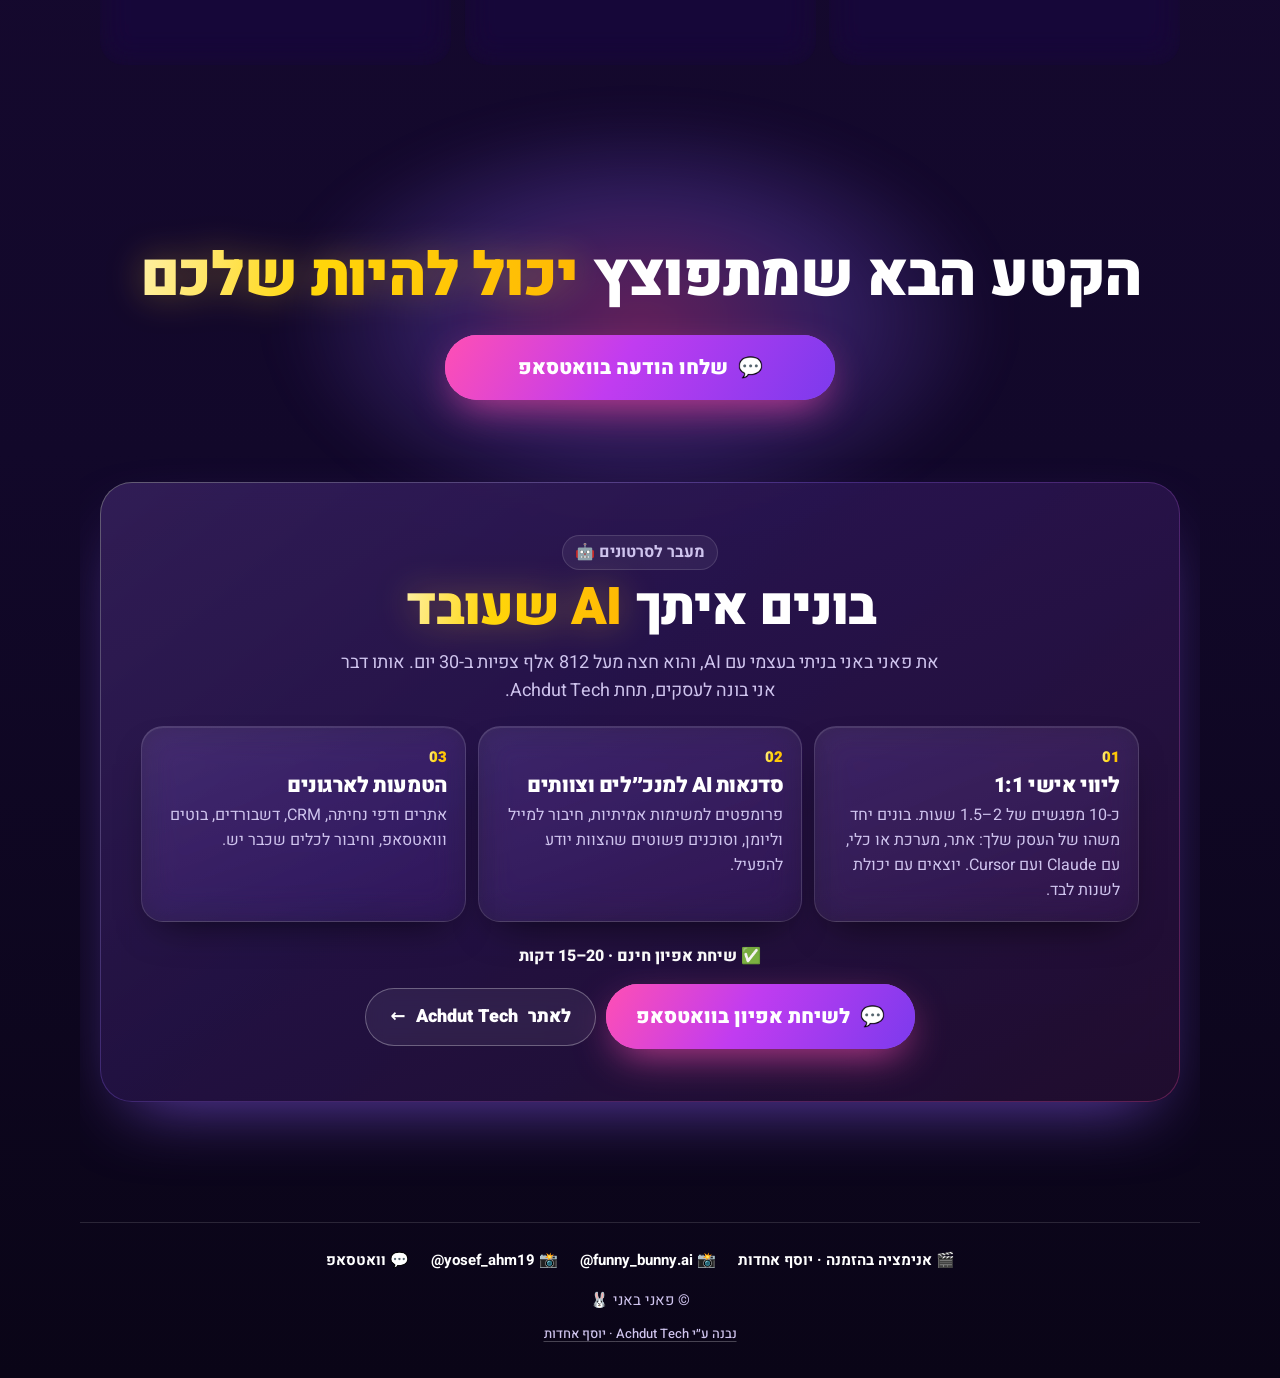
==== commit 1bc034b0: "Deploy sync: course, Funny Bunny, and Yosef animation landings Instructor photo uses original JPG; m" ====
--- a/funnybunny/index.html
+++ b/funnybunny/index.html
@@ -12,12 +12,17 @@
 <meta property="og:type" content="website">
 <meta name="theme-color" content="#140a26">
 <link rel="preload" href="fonts/heebo-hebrew.woff2" as="font" type="font/woff2" crossorigin>
-<link rel="stylesheet" href="styles.css?v=3">
+<link rel="stylesheet" href="styles.css?v=12">
 </head>
 <body>
 <div class="aurora" aria-hidden="true"><i></i><i></i><i></i><i></i></div>
 <header class="top">
   <a class="brand" href="https://instagram.com/funny_bunny.ai" target="_blank" rel="noopener">🐰 <span>Funny Bunny</span> <small>| פאני באני</small></a>
+  <nav class="top-nav" aria-label="ניווט">
+    <a href="https://yosef-animation-landing.vercel.app/" target="_blank" rel="noopener">אנימציה בהזמנה</a>
+    <a href="https://instagram.com/funny_bunny.ai" target="_blank" rel="noopener"><span dir="ltr">IG</span> פאני באני</a>
+    <a href="https://instagram.com/yosef_ahm19" target="_blank" rel="noopener"><span dir="ltr">IG</span> יוסף אחדות</a>
+  </nav>
   <a class="top-cta" href="https://wa.me/972515688377?text=%D7%94%D7%99%D7%99%2C%20%D7%A8%D7%90%D7%99%D7%AA%D7%99%20%D7%90%D7%AA%20%D7%A4%D7%90%D7%A0%D7%99%20%D7%91%D7%90%D7%A0%D7%99%20%D7%95%D7%A8%D7%95%D7%A6%D7%94%20%D7%A1%D7%A8%D7%98%D7%95%D7%9F%20%D7%9E%D7%A6%D7%95%D7%99%D7%A8%20%D7%9E%D7%A9%D7%9C%D7%99" target="_blank" rel="noopener">דברו איתנו</a>
 </header>
 
@@ -34,7 +39,7 @@
     <li><b>293K</b><span>על סרטון אחד</span></li>
     <li><b>112K</b><span>צפיות בריל נוסף</span></li>
   </ul>
-  <div class="marquee" aria-label="עבדנו עם: מתן פרץ, אורי ברויר, אסף יצחקי, הגג של יצחקי"><div class="marquee-track" aria-hidden="true"><span>מתן פרץ</span><span>אורי ברויר</span><span>אסף יצחקי</span><span>הגג של יצחקי</span><span>מתן פרץ</span><span>אורי ברויר</span><span>אסף יצחקי</span><span>הגג של יצחקי</span></div></div>
+  <div class="marquee" aria-label="עבדנו עם: מתן פרץ, אורי ברויר, אסף יצחקי, מני עוזרי, דור יתח, נועם סלע"><div class="marquee-track" aria-hidden="true"><span>מתן פרץ</span><span>אורי ברויר</span><span>אסף יצחקי</span><span>מני עוזרי</span><span>דור יתח</span><span>נועם סלע</span><span>מתן פרץ</span><span>אורי ברויר</span><span>אסף יצחקי</span><span>מני עוזרי</span><span>דור יתח</span><span>נועם סלע</span></div></div>
 </section>
 
 <section class="showcase" id="reels">
@@ -51,19 +56,19 @@
     </figure>
     <figure class="reel">
       <div class="vwrap">
-        <video data-parts="media/150g.mp4.part" data-count="5" poster="media/150g.jpg" muted loop playsinline preload="none" aria-label="סרטון: הזמין בטעות 150 גרם"></video>
-        <span class="badge">🔥 90K צפיות</span>
+        <video data-parts="media/djs.mp4.part" data-count="2" poster="media/djs.jpg?v=132" muted loop playsinline preload="none" aria-label="סרטון: מונית עם הדייג'ס"></video>
+        <span class="badge">🔥 140K צפיות</span>
         <span class="snd" aria-hidden="true">🔇</span>
       </div>
-      <figcaption><b>הזמין בטעות 150 גרם</b><span>90K צפיות · 2K לייקים</span><em>אורי ברויר · הגג של יצחקי</em></figcaption>
+      <figcaption><b>מונית עם הדייג'ס</b><span>140K צפיות · DJs פלופ ובחור ישיבה במונית</span><em>אסף יצחקי</em></figcaption>
     </figure>
     <figure class="reel">
       <div class="vwrap">
-        <video data-parts="media/pizza.mp4.part" data-count="5" poster="media/pizza.jpg" muted loop playsinline preload="none" aria-label="סרטון: השליח והאקס"></video>
-        <span class="badge">🚀 11K צפיות ב-7 שעות</span>
+        <video data-parts="media/150g.mp4.part" data-count="2" poster="media/150g.jpg?v=133" muted loop playsinline preload="none" aria-label="סרטון: הזמין 150 גרם כדי להרשים"></video>
+        <span class="badge">🔥 112K צפיות</span>
         <span class="snd" aria-hidden="true">🔇</span>
       </div>
-      <figcaption><b>שליח הפיצה והאקס</b><span>שיחה ויראלית, מצוירת מחדש</span><em>הסרטון הכי חדש בעמוד</em></figcaption>
+      <figcaption><b>הזמין 150 גרם כדי להרשים</b><span>112K צפיות · כמו בדף יוסף</span><em>הגג של יצחקי · אורי ברויר</em></figcaption>
     </figure>
   </div>
 </section>
@@ -117,18 +122,34 @@
 </section>
 
 <section class="proof" id="proof">
-  <h2>הם כבר <mark>בפנים</mark> 🤝</h2>
-  <p class="lead">שמות גדולים ראו את עצמם מצוירים, אישרו קולאב ושיתפו.</p>
-  <div class="quotes">
-    <blockquote><p>"תודה יא מלך! נראה טיל"</p><p>"תוסיפו גם את יצחקי בקולב, הוא עף על זה ממש"</p><cite>מתן פרץ · אישר קולאב</cite></blockquote>
-    <blockquote><p>"יאללה אש"</p><p>"שלחתי לך בקשה לקולאב"</p><cite>אורי ברויר · אישר קולאב</cite></blockquote>
-    <blockquote class="small"><p>אסף יצחקי בקולאב על הבדואי</p><cite>הגג של יצחקי</cite></blockquote>
-  </div>
+  <h2>עם מי <mark>עבדנו</mark> 🤝</h2>
+  <p class="lead">יוצרים, קומיקאים ועסקים — אותם שותפים כמו בדף האנימציה של יוסף. למטה צילומי שיחות ואינסטגרם.</p>
+  <div class="collab-lanyard" data-theme="dark" aria-label="שותפים לשיתופי פעולה">
+    <div class="collab-rail-stage">
+      <div class="collab-rail-bar" aria-hidden="true"><span class="collab-rail-cap collab-rail-cap--start"></span><span class="collab-rail-cap collab-rail-cap--end"></span></div>
+      <div class="collab-rail-track" tabindex="0" role="region" aria-label="מסילת תגי שיתופי פעולה">
+        <article class="lanyard-item tone-1" style="--strap-len:52px;--rest:-2.5deg"><div class="lanyard-pivot"><span class="lanyard-ring" aria-hidden="true"></span><div class="lanyard-swing"><span class="lanyard-strap" aria-hidden="true"></span><span class="lanyard-reel" aria-hidden="true"></span><span class="lanyard-cord" aria-hidden="true"></span><div class="lanyard-hang"><button type="button" class="lanyard-badge" aria-pressed="false" aria-label="מתן פרץ, שיתוף פעולה"><span class="lanyard-flip"><span class="badge-face badge-face--front"><span class="badge-band" aria-hidden="true"></span><span class="badge-hole" aria-hidden="true"></span><span class="badge-avatar"><img src="media/clients/c_matan.webp" alt="" width="72" height="72" loading="lazy" decoding="async"></span><strong class="badge-name">מתן פרץ</strong><span class="badge-role">שיתוף פעולה</span><span class="badge-team">פאני באני · שיתוף</span><span class="badge-barcode" aria-hidden="true"></span></span><span class="badge-face badge-face--back"><span class="badge-band" aria-hidden="true"></span><strong class="badge-name">מתן פרץ</strong><a class="badge-ig" href="https://www.instagram.com/matanperetz___/" target="_blank" rel="noopener"><bdi dir="ltr">@matanperetz___</bdi></a><span class="badge-back-note">אינסטגרם</span></span></span></button></div></div></div></article>
+        <article class="lanyard-item tone-2" style="--strap-len:68px;--rest:2deg"><div class="lanyard-pivot"><span class="lanyard-ring" aria-hidden="true"></span><div class="lanyard-swing"><span class="lanyard-strap" aria-hidden="true"></span><span class="lanyard-reel" aria-hidden="true"></span><span class="lanyard-cord" aria-hidden="true"></span><div class="lanyard-hang"><button type="button" class="lanyard-badge" aria-pressed="false" aria-label="אורי ברויר, שיתוף פעולה"><span class="lanyard-flip"><span class="badge-face badge-face--front"><span class="badge-band" aria-hidden="true"></span><span class="badge-hole" aria-hidden="true"></span><span class="badge-avatar"><img src="media/clients/c_ori.webp" alt="" width="72" height="72" loading="lazy" decoding="async"></span><strong class="badge-name">אורי ברויר</strong><span class="badge-role">שיתוף פעולה</span><span class="badge-team">פאני באני · שיתוף</span><span class="badge-barcode" aria-hidden="true"></span></span><span class="badge-face badge-face--back"><span class="badge-band" aria-hidden="true"></span><strong class="badge-name">אורי ברויר</strong><a class="badge-ig" href="https://www.instagram.com/oribroyer/" target="_blank" rel="noopener"><bdi dir="ltr">@oribroyer</bdi></a><span class="badge-back-note">אינסטגרם</span></span></span></button></div></div></div></article>
+        <article class="lanyard-item tone-3" style="--strap-len:44px;--rest:-1.6deg"><div class="lanyard-pivot"><span class="lanyard-ring" aria-hidden="true"></span><div class="lanyard-swing"><span class="lanyard-strap" aria-hidden="true"></span><span class="lanyard-reel" aria-hidden="true"></span><span class="lanyard-cord" aria-hidden="true"></span><div class="lanyard-hang"><button type="button" class="lanyard-badge" aria-pressed="false" aria-label="אסף יצחקי, שיתוף פעולה"><span class="lanyard-flip"><span class="badge-face badge-face--front"><span class="badge-band" aria-hidden="true"></span><span class="badge-hole" aria-hidden="true"></span><span class="badge-avatar"><img src="media/clients/c_asaf.webp" alt="" width="72" height="72" loading="lazy" decoding="async"></span><strong class="badge-name">אסף יצחקי</strong><span class="badge-role">שיתוף פעולה</span><span class="badge-team">פאני באני · שיתוף</span><span class="badge-barcode" aria-hidden="true"></span></span><span class="badge-face badge-face--back"><span class="badge-band" aria-hidden="true"></span><strong class="badge-name">אסף יצחקי</strong><a class="badge-ig" href="https://www.instagram.com/assaf_itzhaki/" target="_blank" rel="noopener"><bdi dir="ltr">@assaf_itzhaki</bdi></a><span class="badge-back-note">אינסטגרם</span></span></span></button></div></div></div></article>
+        <article class="lanyard-item tone-4" style="--strap-len:60px;--rest:2.4deg"><div class="lanyard-pivot"><span class="lanyard-ring" aria-hidden="true"></span><div class="lanyard-swing"><span class="lanyard-strap" aria-hidden="true"></span><span class="lanyard-reel" aria-hidden="true"></span><span class="lanyard-cord" aria-hidden="true"></span><div class="lanyard-hang"><button type="button" class="lanyard-badge" aria-pressed="false" aria-label="מני עוזרי, שיתוף פעולה"><span class="lanyard-flip"><span class="badge-face badge-face--front"><span class="badge-band" aria-hidden="true"></span><span class="badge-hole" aria-hidden="true"></span><span class="badge-avatar"><img src="media/clients/c_meni.webp" alt="" width="72" height="72" loading="lazy" decoding="async"></span><strong class="badge-name">מני עוזרי</strong><span class="badge-role">שיתוף פעולה</span><span class="badge-team">פאני באני · שיתוף</span><span class="badge-barcode" aria-hidden="true"></span></span><span class="badge-face badge-face--back"><span class="badge-band" aria-hidden="true"></span><strong class="badge-name">מני עוזרי</strong><a class="badge-ig" href="https://www.instagram.com/meniozeri/" target="_blank" rel="noopener"><bdi dir="ltr">@meniozeri</bdi></a><span class="badge-back-note">אינסטגרם</span></span></span></button></div></div></div></article>
+        <article class="lanyard-item tone-5" style="--strap-len:50px;--rest:-1.4deg"><div class="lanyard-pivot"><span class="lanyard-ring" aria-hidden="true"></span><div class="lanyard-swing"><span class="lanyard-strap" aria-hidden="true"></span><span class="lanyard-reel" aria-hidden="true"></span><span class="lanyard-cord" aria-hidden="true"></span><div class="lanyard-hang"><button type="button" class="lanyard-badge" aria-pressed="false" aria-label="אבי נוסבאום, שיתוף פעולה"><span class="lanyard-flip"><span class="badge-face badge-face--front"><span class="badge-band" aria-hidden="true"></span><span class="badge-hole" aria-hidden="true"></span><span class="badge-avatar"><img src="media/clients/c_avi.webp" alt="" width="72" height="72" loading="lazy" decoding="async"></span><strong class="badge-name">אבי נוסבאום</strong><span class="badge-role">שיתוף פעולה</span><span class="badge-team">פאני באני · שיתוף</span><span class="badge-barcode" aria-hidden="true"></span></span><span class="badge-face badge-face--back"><span class="badge-band" aria-hidden="true"></span><strong class="badge-name">אבי נוסבאום</strong><a class="badge-ig" href="https://www.instagram.com/avinussbaum/" target="_blank" rel="noopener"><bdi dir="ltr">@avinussbaum</bdi></a><span class="badge-back-note">אינסטגרם</span></span></span></button></div></div></div></article>
+        <article class="lanyard-item tone-2" style="--strap-len:72px;--rest:-2deg"><div class="lanyard-pivot"><span class="lanyard-ring" aria-hidden="true"></span><div class="lanyard-swing"><span class="lanyard-strap" aria-hidden="true"></span><span class="lanyard-reel" aria-hidden="true"></span><span class="lanyard-cord" aria-hidden="true"></span><div class="lanyard-hang"><button type="button" class="lanyard-badge" aria-pressed="false" aria-label="דור יתח, שיתוף פעולה"><span class="lanyard-flip"><span class="badge-face badge-face--front"><span class="badge-band" aria-hidden="true"></span><span class="badge-hole" aria-hidden="true"></span><span class="badge-avatar"><img src="media/clients/c_dor.webp" alt="" width="72" height="72" loading="lazy" decoding="async"></span><strong class="badge-name">דור יתח</strong><span class="badge-role">שיתוף פעולה</span><span class="badge-team">פאני באני · שיתוף</span><span class="badge-barcode" aria-hidden="true"></span></span><span class="badge-face badge-face--back"><span class="badge-band" aria-hidden="true"></span><strong class="badge-name">דור יתח</strong><a class="badge-ig" href="https://www.instagram.com/doritach_/" target="_blank" rel="noopener"><bdi dir="ltr">@doritach_</bdi></a><span class="badge-back-note">אינסטגרם</span></span></span></button></div></div></div></article>
+        <article class="lanyard-item tone-1" style="--strap-len:48px;--rest:1.8deg"><div class="lanyard-pivot"><span class="lanyard-ring" aria-hidden="true"></span><div class="lanyard-swing"><span class="lanyard-strap" aria-hidden="true"></span><span class="lanyard-reel" aria-hidden="true"></span><span class="lanyard-cord" aria-hidden="true"></span><div class="lanyard-hang"><button type="button" class="lanyard-badge" aria-pressed="false" aria-label="נועם סלע, שיתוף פעולה"><span class="lanyard-flip"><span class="badge-face badge-face--front"><span class="badge-band" aria-hidden="true"></span><span class="badge-hole" aria-hidden="true"></span><span class="badge-avatar"><img src="media/clients/c_noam.webp" alt="" width="72" height="72" loading="lazy" decoding="async"></span><strong class="badge-name">נועם סלע</strong><span class="badge-role">שיתוף פעולה</span><span class="badge-team">פאני באני · שיתוף</span><span class="badge-barcode" aria-hidden="true"></span></span><span class="badge-face badge-face--back"><span class="badge-band" aria-hidden="true"></span><strong class="badge-name">נועם סלע</strong><a class="badge-ig" href="https://www.instagram.com/noamsela/" target="_blank" rel="noopener"><bdi dir="ltr">@noamsela</bdi></a><span class="badge-back-note">אינסטגרם</span></span></span></button></div></div></div></article>
+        <article class="lanyard-item tone-2" style="--strap-len:56px;--rest:-2.2deg"><div class="lanyard-pivot"><span class="lanyard-ring" aria-hidden="true"></span><div class="lanyard-swing"><span class="lanyard-strap" aria-hidden="true"></span><span class="lanyard-reel" aria-hidden="true"></span><span class="lanyard-cord" aria-hidden="true"></span><div class="lanyard-hang"><button type="button" class="lanyard-badge" aria-pressed="false" aria-label="העוגה שלי, סרטונים לעסק"><span class="lanyard-flip"><span class="badge-face badge-face--front"><span class="badge-band" aria-hidden="true"></span><span class="badge-hole" aria-hidden="true"></span><span class="badge-avatar"><img src="media/clients/cakez.webp" alt="" width="72" height="72" loading="lazy" decoding="async"></span><strong class="badge-name">העוגה שלי</strong><span class="badge-role">סרטונים לעסק</span><span class="badge-team">פאני באני · לקוח</span><span class="badge-barcode" aria-hidden="true"></span></span><span class="badge-face badge-face--back"><span class="badge-band" aria-hidden="true"></span><strong class="badge-name">העוגה שלי</strong><span class="badge-ig badge-ig--text">סרטוני מותג לעסק</span><span class="badge-back-note">ללא אינסטגרם</span></span></span></button></div></div></div></article>
+        <article class="lanyard-item tone-3" style="--strap-len:64px;--rest:2.6deg"><div class="lanyard-pivot"><span class="lanyard-ring" aria-hidden="true"></span><div class="lanyard-swing"><span class="lanyard-strap" aria-hidden="true"></span><span class="lanyard-reel" aria-hidden="true"></span><span class="lanyard-cord" aria-hidden="true"></span><div class="lanyard-hang"><button type="button" class="lanyard-badge" aria-pressed="false" aria-label="Funny Bunny, שיתוף פעולה"><span class="lanyard-flip"><span class="badge-face badge-face--front"><span class="badge-band" aria-hidden="true"></span><span class="badge-hole" aria-hidden="true"></span><span class="badge-avatar"><img src="media/clients/bunny.webp" alt="" width="72" height="72" loading="lazy" decoding="async"></span><strong class="badge-name">Funny Bunny</strong><span class="badge-role">שיתוף פעולה</span><span class="badge-team">פאני באני · שיתוף</span><span class="badge-barcode" aria-hidden="true"></span></span><span class="badge-face badge-face--back"><span class="badge-band" aria-hidden="true"></span><strong class="badge-name">Funny Bunny</strong><a class="badge-ig" href="https://www.instagram.com/funny_bunny.ai/" target="_blank" rel="noopener"><bdi dir="ltr">@funny_bunny.ai</bdi></a><span class="badge-back-note">אינסטגרם</span></span></span></button></div></div></div></article>
+      </div>
+    </div>
+    <p class="collab-rail-hint" id="collab-rail-hint">גררו לאורך המסילה · משכו את התג למטה · לחיצה להפיכה</p>
+  </div>
+  <ul class="proof-stats" aria-label="נתוני ביצועים">
+    <li><b>813K</b><span>צפיות ב-30 יום · @funny_bunny.ai</span></li>
+    <li><b>293K</b><span>צפיות · הסרטון המוביל</span></li>
+  </ul>
   <div class="shots">
-    <img src="media/dm-matan.jpg" alt="צילום מסך: הודעות עם מתן פרץ, אישור קולאב ו'נראה טיל'" loading="lazy" width="640" height="1095">
-    <img src="media/dm-ori.jpg" alt="צילום מסך: הודעות עם אורי ברויר, 'יאללה אש' ובקשת קולאב" loading="lazy" width="360" height="990">
+    <img src="media/dm-matan.jpg" alt="צילום מסך: שיחה עם מתן פרץ על הריל" loading="lazy" width="640" height="1095">
+    <img src="media/dm-ori.jpg" alt="צילום מסך: שיחה עם אורי ברויר על שיתוף הפעולה" loading="lazy" width="360" height="990">
     <img src="media/insights.jpg?v=812" alt="צילום מסך: נתוני ביצועים באינסטגרם — כ־813 אלף צפיות ב-30 יום" loading="lazy" width="640" height="1200">
-    <img src="media/profile.jpg" alt="צילום מסך: פרופיל @funny_bunny.ai בגריד הרילים" loading="lazy" width="640" height="538">
+    <img src="media/profile.jpg?v=812" alt="צילום מסך: פרופיל @funny_bunny.ai — 812 אלף צפיות ב-30 יום וגריד מעודכן" loading="lazy" width="640" height="1200">
   </div>
 </section>
 
@@ -190,14 +211,16 @@
 </main>
 
 <footer class="foot">
-  <a href="https://yosef-animation.sites.tab.bot/" target="_blank" rel="noopener">🎬 סרטון אנימציה בהזמנה</a>
-  <a href="https://instagram.com/funny_bunny.ai" target="_blank" rel="noopener">📸 <span dir="ltr">@funny_bunny.ai</span> באינסטגרם</a>
+  <a href="https://yosef-animation-landing.vercel.app/" target="_blank" rel="noopener">🎬 אנימציה בהזמנה · יוסף אחדות</a>
+  <a href="https://instagram.com/funny_bunny.ai" target="_blank" rel="noopener">📸 <span dir="ltr">@funny_bunny.ai</span></a>
+  <a href="https://instagram.com/yosef_ahm19" target="_blank" rel="noopener">📸 <span dir="ltr">@yosef_ahm19</span></a>
   <a href="https://wa.me/972515688377?text=%D7%94%D7%99%D7%99%2C%20%D7%A8%D7%90%D7%99%D7%AA%D7%99%20%D7%90%D7%AA%20%D7%A4%D7%90%D7%A0%D7%99%20%D7%91%D7%90%D7%A0%D7%99%20%D7%95%D7%A8%D7%95%D7%A6%D7%94%20%D7%A1%D7%A8%D7%98%D7%95%D7%9F%20%D7%9E%D7%A6%D7%95%D7%99%D7%A8%20%D7%9E%D7%A9%D7%9C%D7%99" target="_blank" rel="noopener">💬 וואטסאפ</a>
   <p>© פאני באני 🐰</p>
   <p class="credit"><a href="https://ahdut-tech.vercel.app/" target="_blank" rel="noopener">נבנה ע״י <span dir="ltr">Achdut Tech</span> · יוסף אחדות</a></p>
 </footer>
 
 <a class="sticky" href="https://wa.me/972515688377?text=%D7%94%D7%99%D7%99%2C%20%D7%A8%D7%90%D7%99%D7%AA%D7%99%20%D7%90%D7%AA%20%D7%A4%D7%90%D7%A0%D7%99%20%D7%91%D7%90%D7%A0%D7%99%20%D7%95%D7%A8%D7%95%D7%A6%D7%94%20%D7%A1%D7%A8%D7%98%D7%95%D7%9F%20%D7%9E%D7%A6%D7%95%D7%99%D7%A8%20%D7%9E%D7%A9%D7%9C%D7%99" target="_blank" rel="noopener" aria-label="דברו איתנו בוואטסאפ">💬 רוצה סרטון משלי</a>
-<script src="script.js" defer></script>
+<script src="collab-lanyard.js?v=3" defer></script>
+<script src="script.js?v=6" defer></script>
 </body>
 </html>
--- a/funnybunny/styles.css
+++ b/funnybunny/styles.css
@@ -40,7 +40,8 @@
 main,.foot{max-width:1120px;margin:0 auto;padding-inline:20px}
 /* Nothing may scroll sideways on phones: glows and orbs are clipped to the screen */
 html,body{max-width:100%;overflow-x:hidden}
-main{overflow-x:hidden}
+main{overflow-x:clip}
+section.proof:has(.collab-lanyard){overflow:visible}
 @supports (overflow:clip){html,body,main{overflow-x:clip}}
 section{padding:56px 0;position:relative}
 h1,h2,h3{line-height:1.1;margin:0 0 12px;font-weight:900;letter-spacing:-.02em}
@@ -56,6 +57,17 @@
 .brand span{direction:ltr;unicode-bidi:isolate}
 .brand small{font-weight:500;color:var(--dim);font-size:13px}
 .top-cta{background:var(--goldgrad);color:#1b0b33;text-decoration:none;font-weight:900;padding:9px 16px;border-radius:999px;font-size:15px;white-space:nowrap;box-shadow:0 6px 18px -6px rgba(255,190,20,.7)}
+.top-nav{display:flex;align-items:center;justify-content:center;gap:4px 8px;flex:1;min-width:0;flex-wrap:wrap}
+.top-nav a{color:var(--muted);text-decoration:none;font-weight:600;font-size:12px;line-height:1.2;padding:5px 10px;border-radius:999px;border:1px solid transparent;transition:color .2s,background .2s,border-color .2s}
+.top-nav a:hover{color:#fff;background:rgba(255,255,255,.08);border-color:var(--line)}
+@media (max-width:760px){
+  .top{flex-wrap:wrap;padding:10px 12px;border-radius:22px;gap:8px}
+  .brand{order:1;flex:1 1 auto;font-size:16px}
+  .top-cta{order:2;flex:0 0 auto;padding:8px 14px;font-size:14px}
+  .top-nav{order:3;width:100%;gap:6px}
+  .top-nav a{font-size:11px;padding:6px 9px;background:rgba(0,0,0,.15)}
+  .brand small{display:none}
+}
 
 /* ===== Hero ===== */
 .hero{padding-top:22px;padding-bottom:40px;text-align:center}
@@ -160,14 +172,55 @@
 /* ===== Proof ===== */
 .proof h2,.proof .lead{text-align:center}
 .lead{color:var(--muted);font-size:18px;margin:0 auto 26px;max-width:560px}
-.quotes{display:grid;gap:14px;margin-bottom:24px}
-blockquote{position:relative;margin:0;border-radius:var(--radius);padding:22px 20px 18px;overflow:hidden}
-blockquote::before{content:"”";position:absolute;top:-22px;inset-inline-end:14px;font-size:120px;font-weight:900;line-height:1;background:var(--goldgrad);-webkit-background-clip:text;background-clip:text;color:transparent;opacity:.35}
-blockquote p{position:relative;margin:0 0 6px;font-size:20px;font-weight:800}
-blockquote.small{text-align:center}
-blockquote.small::before{display:none}
-blockquote.small p{font-size:18px}
-blockquote cite{display:inline-block;margin-top:4px;font-style:normal;color:var(--gold);font-size:14px;font-weight:700;background:rgba(255,214,10,.1);padding:3px 10px;border-radius:999px}
+.proof .collab-lanyard{margin:8px auto 8px;max-width:min(100%,940px);isolation:isolate;overflow:visible;padding-inline:clamp(.25rem,2vw,.5rem)}
+.collab-rail-stage{position:relative;min-height:300px;padding-top:12px;overflow:visible}
+.proof .collab-rail-bar{position:absolute;top:4px;left:clamp(1rem,4vw,2.5rem);right:clamp(1rem,4vw,2.5rem);height:11px;border-radius:999px;border:1px solid rgba(255,255,255,.12);background:linear-gradient(180deg,rgba(255,255,255,.16) 0%,rgba(139,92,246,.35) 38%,rgba(56,28,110,.88) 74%,rgba(12,6,24,.95) 100%);box-shadow:0 2px 0 rgba(255,255,255,.12) inset,0 14px 32px -16px rgba(0,0,0,.65),0 0 28px -10px rgba(139,92,246,.55);z-index:2}
+.proof .collab-rail-bar::after{content:"";position:absolute;inset:0;border-radius:inherit;background:repeating-linear-gradient(90deg,transparent 0 5px,rgba(255,255,255,.14) 5px 6px,transparent 6px 13px);opacity:.55;mix-blend-mode:overlay;pointer-events:none}
+.proof .collab-rail-cap{position:absolute;top:50%;width:13px;height:26px;margin-top:-13px;border-radius:3px;background:linear-gradient(90deg,#6d5a9c,#3a2760 42%,#1a0e30);box-shadow:0 3px 8px rgba(0,0,0,.45),inset 0 1px 0 rgba(255,255,255,.18)}
+.proof .collab-rail-cap--start{left:0;transform:translateX(-45%)}.proof .collab-rail-cap--end{right:0;transform:translateX(45%)}
+.proof .collab-rail-track{display:flex;align-items:flex-start;gap:6px;overflow-x:auto;overflow-y:visible;scroll-snap-type:x proximity;-webkit-overflow-scrolling:touch;padding:26px clamp(1rem,4vw,2.5rem) 8px;margin:0;scroll-padding-inline:clamp(1rem,4vw,2.5rem);scrollbar-width:none;cursor:grab;touch-action:pan-x pan-y}
+.proof .collab-rail-track::-webkit-scrollbar{display:none}
+.proof .collab-rail-track.is-dragging{cursor:grabbing;user-select:none}
+.proof .collab-rail-track .lanyard-item:first-child{margin-inline-start:2px}
+.proof .collab-rail-track .lanyard-item:last-child{margin-inline-end:2px}
+.collab-rail-hint{margin:6px 12px 0;font-size:13px;text-align:center;color:var(--muted);line-height:1.45}
+.proof .lanyard-item{--strap:#ff4fb4;flex:0 0 auto;width:118px;scroll-snap-align:center;position:relative;z-index:1}
+.proof .lanyard-item.tone-1{--strap:#ff4fb4}.proof .lanyard-item.tone-2{--strap:#8b5cf6}.proof .lanyard-item.tone-3{--strap:#22b8a8}.proof .lanyard-item.tone-4{--strap:#ffd60a}.proof .lanyard-item.tone-5{--strap:#c13cf0}
+.proof .lanyard-item:has(.lanyard-badge.is-flipped),.proof .lanyard-item:has(.lanyard-badge.is-active){z-index:4}
+.proof .lanyard-pivot{position:relative}
+.proof .lanyard-ring{position:absolute;left:50%;top:0;width:17px;height:17px;margin:-2px 0 0 -8.5px;border-radius:50%;border:2px solid rgba(255,255,255,.35);background:radial-gradient(circle at 35% 28%,rgba(255,255,255,.95),rgba(200,185,255,.75) 65%,rgba(95,72,160,.9));box-shadow:inset 0 1px 1px rgba(255,255,255,.35),0 2px 6px rgba(0,0,0,.45);z-index:3}
+.lanyard-swing{--swing:0deg;transform-origin:50% 8px;transform:rotate(var(--swing));position:relative;padding-top:8px}
+.lanyard-strap{position:absolute;left:50%;top:6px;width:11px;height:var(--strap-len,56px);margin-left:-5.5px;border-radius:2px;background:repeating-linear-gradient(135deg,rgba(255,255,255,.18) 0 2px,transparent 2px 5px),linear-gradient(90deg,color-mix(in srgb,var(--strap) 82%,#000),var(--strap),color-mix(in srgb,var(--strap) 70%,#fff));box-shadow:1px 0 0 rgba(255,255,255,.3) inset,-1px 0 2px rgba(0,0,0,.12)}
+.lanyard-reel{position:absolute;left:50%;top:calc(6px + var(--strap-len,56px) - 2px);width:22px;height:22px;margin-left:-11px;border-radius:50%;background:radial-gradient(circle at 34% 28%,#4a4a4a 0%,#141414 58%,#000 100%);box-shadow:inset 0 -2px 3px rgba(0,0,0,.55),0 3px 6px rgba(0,0,0,.45)}
+.lanyard-reel::after{content:"";position:absolute;inset:27%;border-radius:50%;background:linear-gradient(145deg,#d6d6d6,#6e6e6e)}
+.lanyard-cord{--cord-scale:1;position:absolute;left:50%;top:calc(6px + var(--strap-len,56px) + 16px);width:2px;height:11px;margin-left:-1px;background:#3a3a3a;transform-origin:50% 0;transform:scaleY(var(--cord-scale));border-radius:1px}
+.lanyard-hang{--pull:0px;transform:translateY(var(--pull));position:relative;margin-top:calc(6px + var(--strap-len,56px) + 24px)}
+.lanyard-badge{display:block;width:118px;min-height:154px;margin:0;padding:0;border:0;background:transparent;cursor:pointer;text-align:center;font:inherit;color:inherit;outline:none}
+.lanyard-badge:focus-visible{outline:2px solid var(--violet);outline-offset:4px;border-radius:16px}
+.lanyard-flip{position:relative;display:block;width:100%;min-height:154px;transform-style:preserve-3d;transition:transform .55s cubic-bezier(.34,1.05,.28,1);transform:perspective(880px) rotateY(0deg)}
+.lanyard-badge.is-flipped .lanyard-flip{transform:perspective(880px) rotateY(180deg)}
+.badge-face{position:absolute;inset:0;display:flex;flex-direction:column;align-items:center;padding:12px 10px 10px;border-radius:14px;border:1px solid rgba(255,255,255,.14);background:linear-gradient(165deg,rgba(255,255,255,.12),rgba(22,10,48,.94));box-shadow:0 18px 42px -18px rgba(0,0,0,.7);backface-visibility:hidden;-webkit-backface-visibility:hidden;color:#fff}
+.badge-face--back{transform:rotateY(180deg);justify-content:center;gap:6px;padding-top:28px}
+.badge-band{position:absolute;inset:0 0 auto;height:26px;border-radius:14px 14px 0 0;background:repeating-linear-gradient(135deg,transparent 0 5px,rgba(255,255,255,.22) 5px 7px),linear-gradient(180deg,color-mix(in srgb,var(--strap) 75%,#fff),var(--strap));opacity:.95}
+.badge-hole{position:absolute;top:20px;left:50%;width:34px;height:9px;margin-left:-17px;border-radius:99px;background:rgba(18,8,40,.85);box-shadow:inset 0 1px 2px rgba(0,0,0,.45)}
+.badge-avatar{position:relative;display:block;width:58px;height:58px;margin:24px 0 6px;border-radius:50%;padding:3px;background:rgba(255,255,255,.08);box-shadow:0 6px 16px -8px rgba(0,0,0,.55)}
+.badge-avatar img{width:100%;height:100%;border-radius:50%;object-fit:cover;display:block}
+.badge-name{font-size:13px;font-weight:900;line-height:1.2;margin:0 2px;max-width:100%;overflow:hidden;text-overflow:ellipsis;white-space:nowrap}
+.badge-role{font-size:11px;color:var(--muted);line-height:1.25;margin-top:2px}
+.badge-team{margin-top:6px;font-size:9px;font-weight:700;letter-spacing:.14em;text-transform:uppercase;color:rgba(233,213,255,.72)}
+.badge-barcode{margin-top:auto;width:100%;height:14px;border-top:1px dashed rgba(255,255,255,.12);background:repeating-linear-gradient(90deg,rgba(255,255,255,.75) 0 2px,transparent 2px 3px,transparent 3px 5px)}
+.badge-ig{font-size:12px;font-weight:800;color:#ffd60a;text-decoration:none;direction:ltr}
+.badge-ig--text{color:#fff;font-weight:700;font-size:11px;direction:rtl}
+.badge-back-note{font-size:10px;color:rgba(233,213,255,.65)}
+.collab-lanyard--live .lanyard-swing,.collab-lanyard--live .lanyard-hang{transition:none}
+.collab-lanyard--live .lanyard-badge{transition:filter .2s}
+.collab-lanyard--live .lanyard-badge.is-active{filter:brightness(1.06)}
+@media(max-width:759px){.proof .collab-rail-track{padding-inline:clamp(1.1rem,5vw,1.75rem);scroll-padding-inline:clamp(1.1rem,5vw,1.75rem)}.proof .collab-rail-bar{left:clamp(1.1rem,5vw,1.75rem);right:clamp(1.1rem,5vw,1.75rem)}}
+@media(prefers-reduced-motion:reduce){.lanyard-swing,.lanyard-hang,.lanyard-flip{transform:none!important;transition:none!important}.lanyard-cord{transform:none!important}}
+.proof-stats{list-style:none;padding:0;margin:0 auto 28px;display:flex;flex-wrap:wrap;gap:12px;justify-content:center;max-width:540px}
+.proof-stats li{flex:1;min-width:148px;max-width:220px;background:var(--glass);border:1px solid var(--line);border-radius:22px;padding:16px 12px 14px;text-align:center;box-shadow:0 14px 30px -18px rgba(0,0,0,.5)}
+.proof-stats b{display:block;font-size:clamp(28px,7vw,38px);font-weight:900;direction:ltr;line-height:1.1;background:var(--goldgrad);-webkit-background-clip:text;background-clip:text;color:transparent;-webkit-text-fill-color:transparent}
+.proof-stats span{display:block;margin-top:4px;font-size:13px;color:var(--muted);line-height:1.35}
 .shots{display:flex;gap:14px;overflow-x:auto;scroll-snap-type:x mandatory;padding:6px 20px 18px;margin-inline:-20px;align-items:flex-start;scrollbar-width:none}
 .shots::-webkit-scrollbar{display:none}
 .shots img{flex:0 0 auto;width:auto;height:420px;max-width:82vw;object-fit:contain;object-position:top;border-radius:20px;border:1px solid rgba(255,255,255,.2);scroll-snap-align:center;background:#000;
@@ -219,14 +272,14 @@
 .rv .reveal{opacity:0;transform:translateY(28px) scale(.98);transition:opacity .8s cubic-bezier(.2,.7,.2,1) var(--d,0ms),transform .8s cubic-bezier(.2,.7,.2,1) var(--d,0ms)}
 .rv .reveal.in{opacity:1;transform:none}
 .rv .reveal.done{transition-delay:0ms}
+/* Lanyard rail must stay visible — not part of scroll-reveal observer */
+.rv .collab-lanyard,.rv .collab-lanyard.reveal{opacity:1;transform:none}
 
 /* ===== Bigger screens ===== */
 @media (min-width:760px){
   section{padding:80px 0}
-  .reels{overflow:visible;justify-content:center;margin:0;padding:14px 0 10px;flex-wrap:wrap}
-  .reel{flex:0 1 240px}
-  .quotes{grid-template-columns:1fr 1fr}
-  .quotes .small{grid-column:1/-1}
+  .reels{display:grid;grid-template-columns:repeat(3,minmax(0,1fr));gap:20px 18px;overflow:visible;scroll-snap-type:none;margin:0;padding:14px 0 10px;justify-items:center;align-items:start}
+  .reel{flex:none;width:100%;max-width:300px}
   .shots{justify-content:center;flex-wrap:wrap;overflow:visible;margin:0;padding:0}
   .shots img{height:300px}
   .cards{grid-template-columns:repeat(3,1fr)}
@@ -242,7 +295,6 @@
   .ai-btns .btn{width:auto}
   .hero-art{width:320px}
 }
-@media (min-width:1100px){.reel{flex-basis:250px}}
 
 /* Calm mode for people who turn off animations */
 @media (prefers-reduced-motion:reduce){
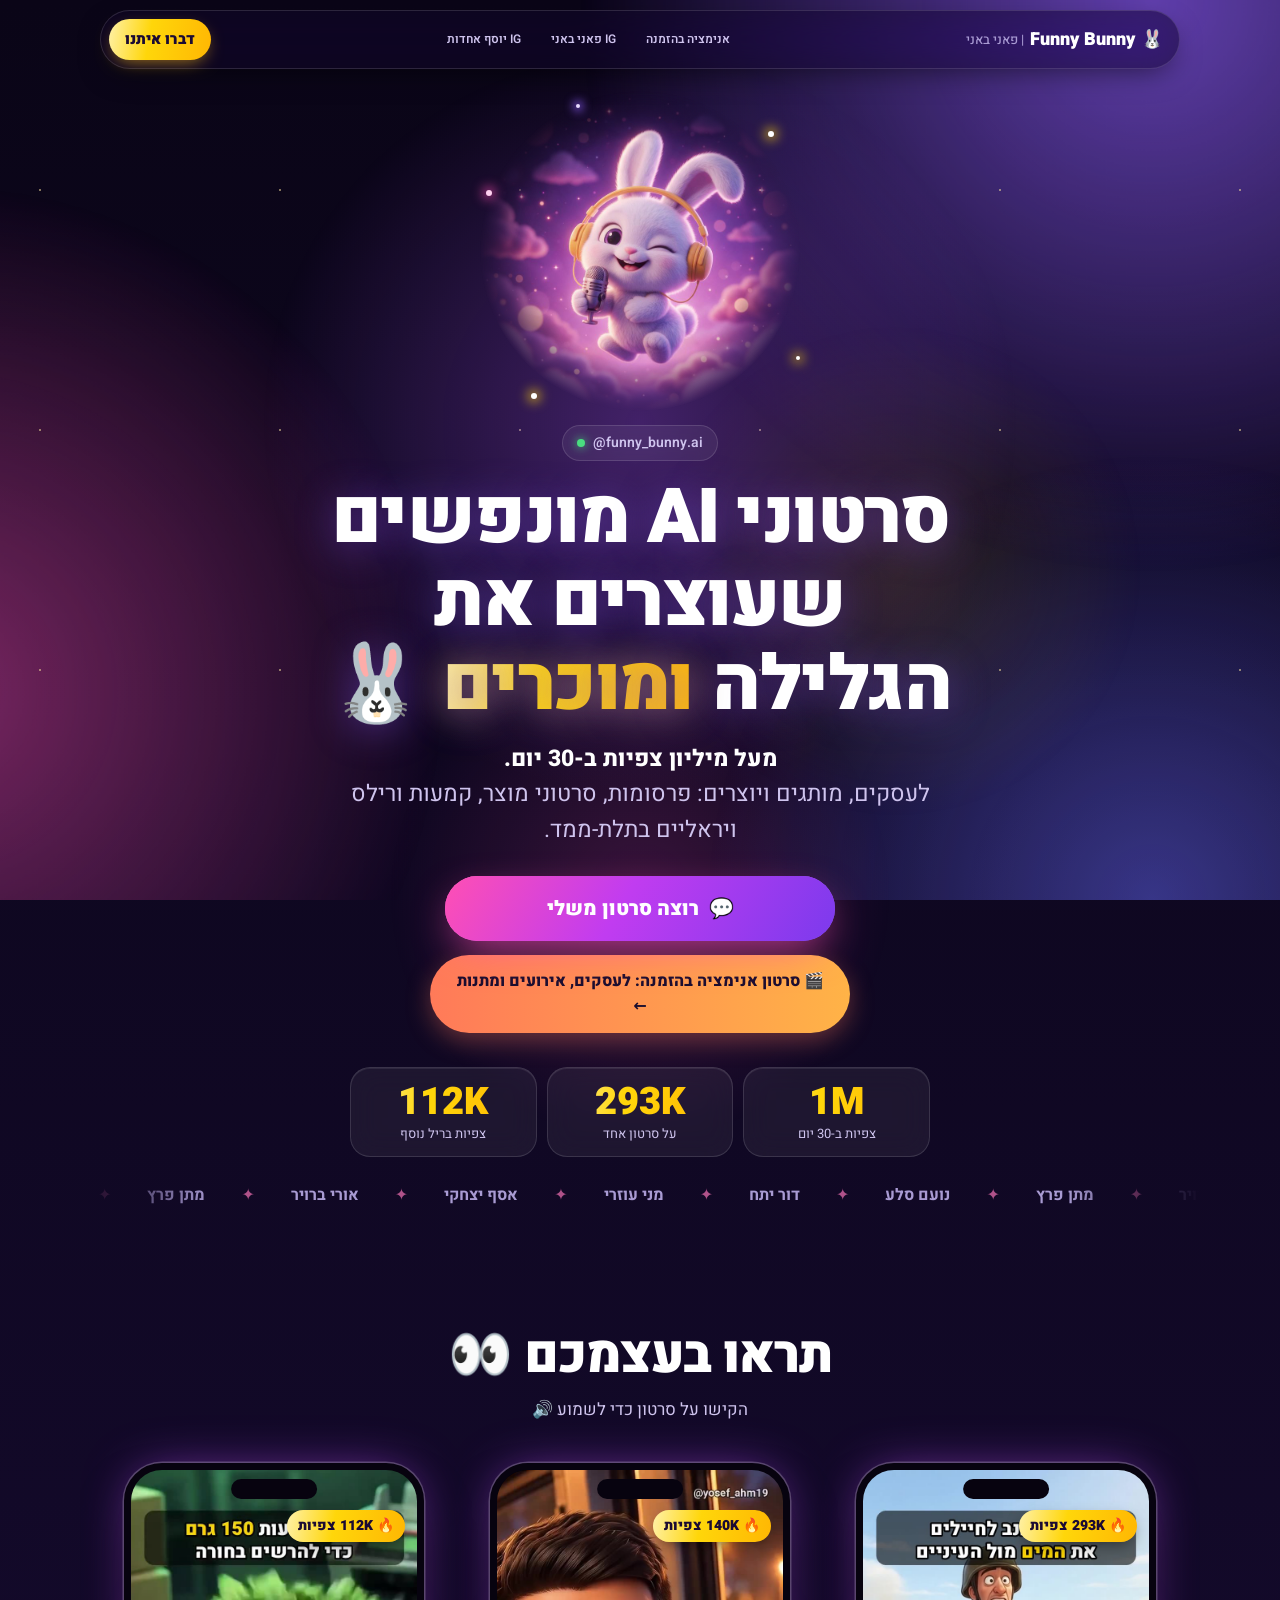
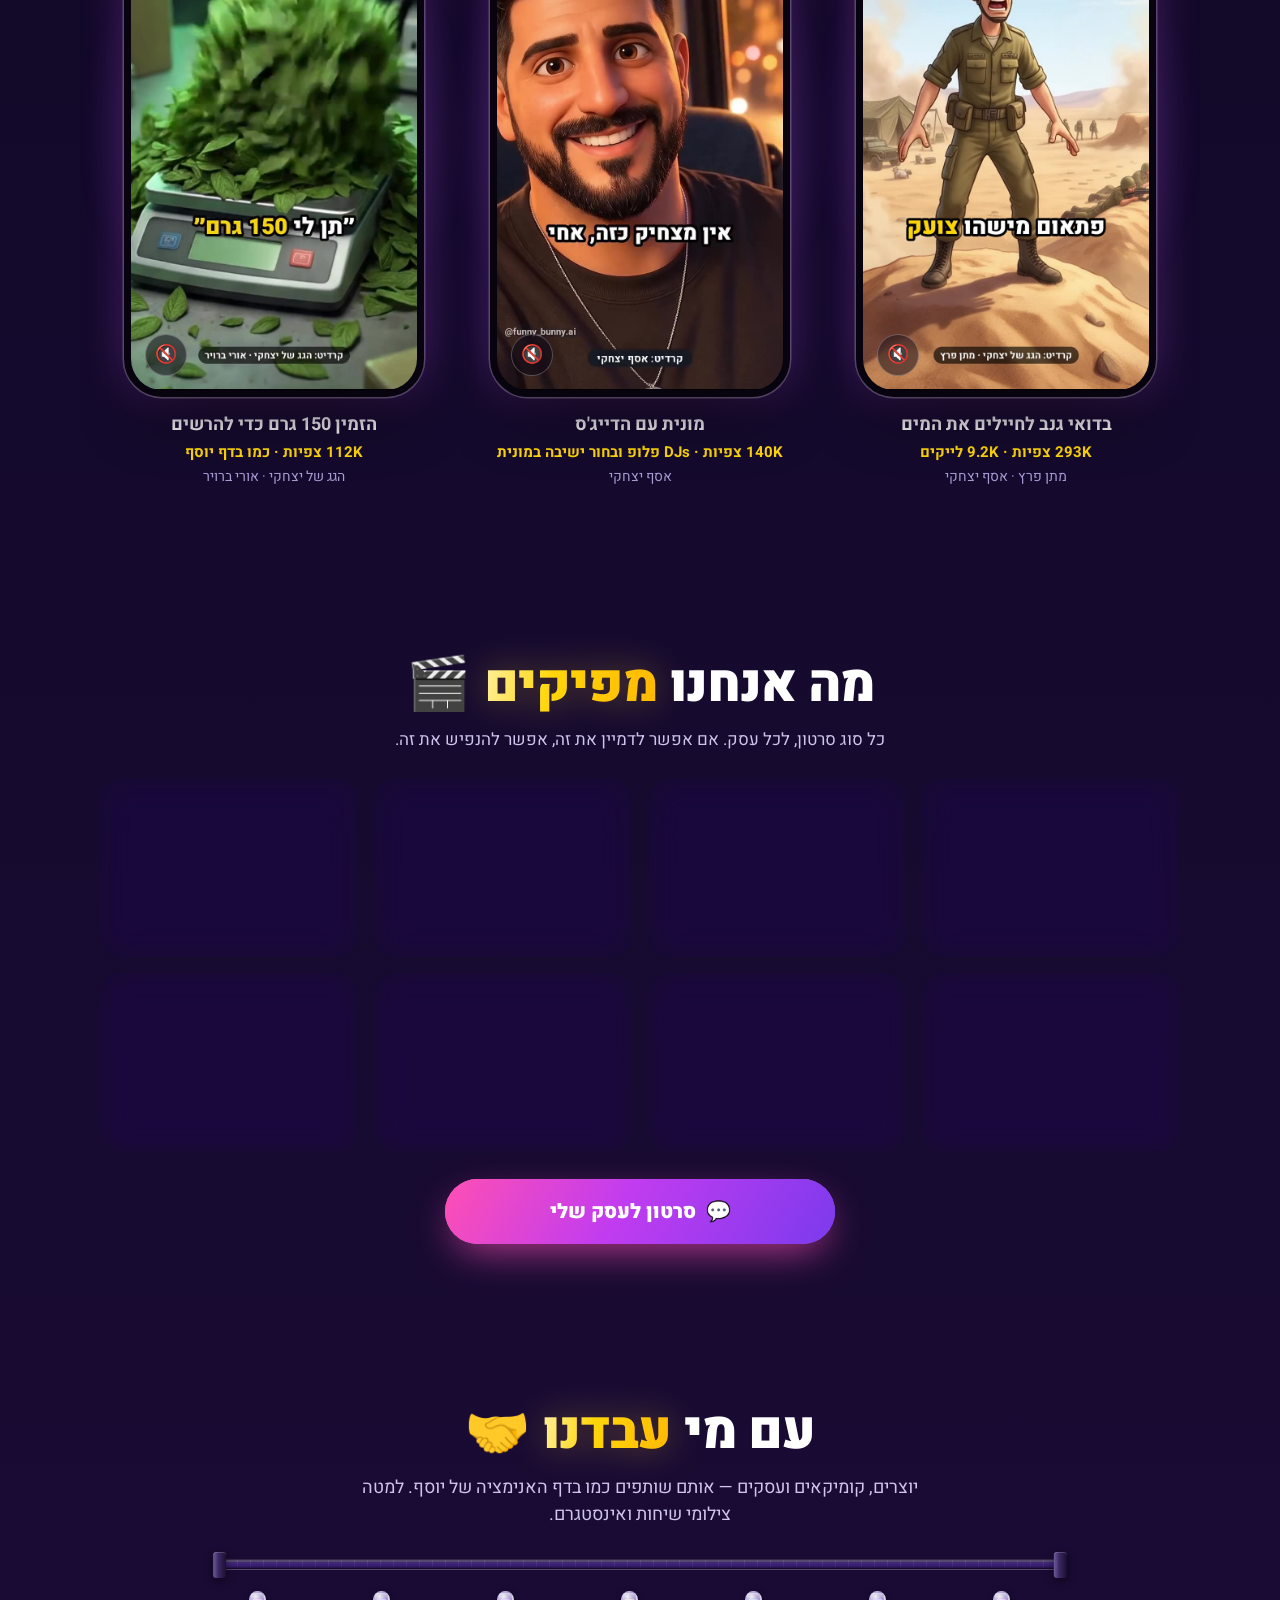
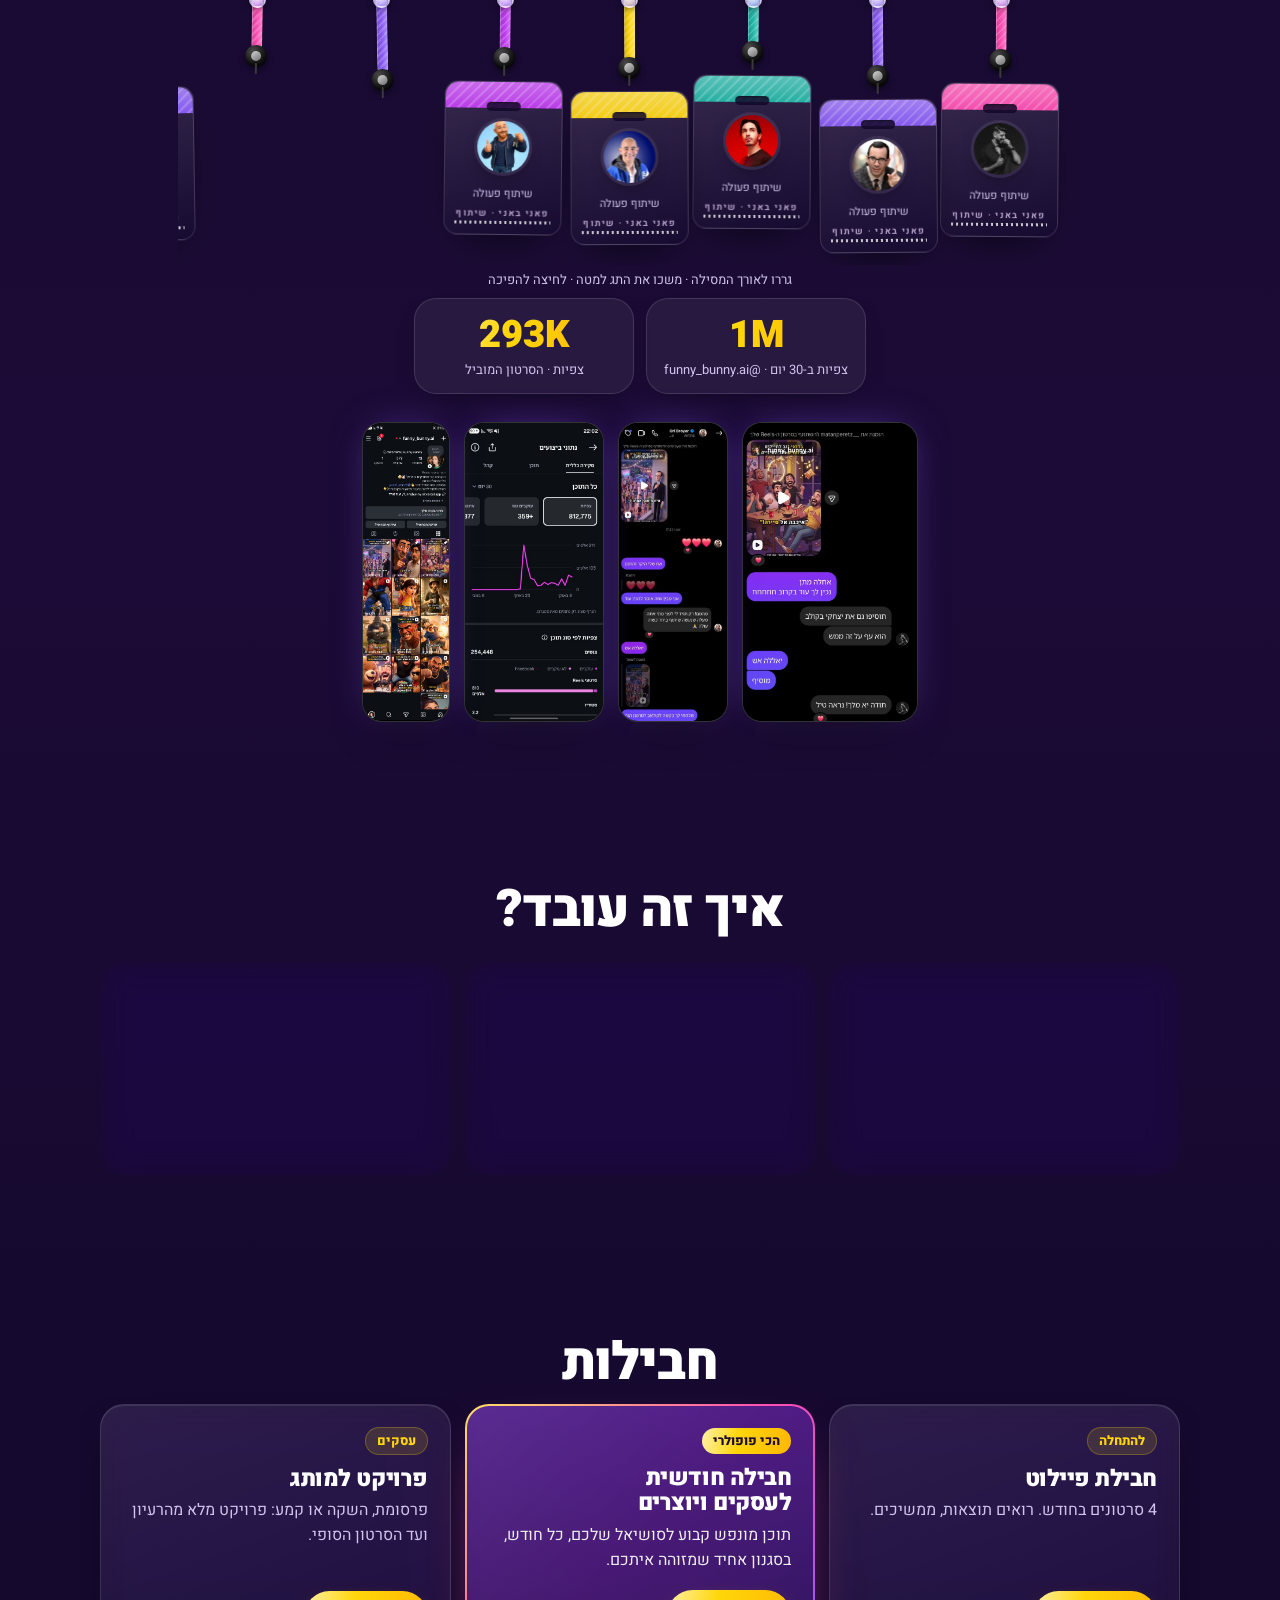
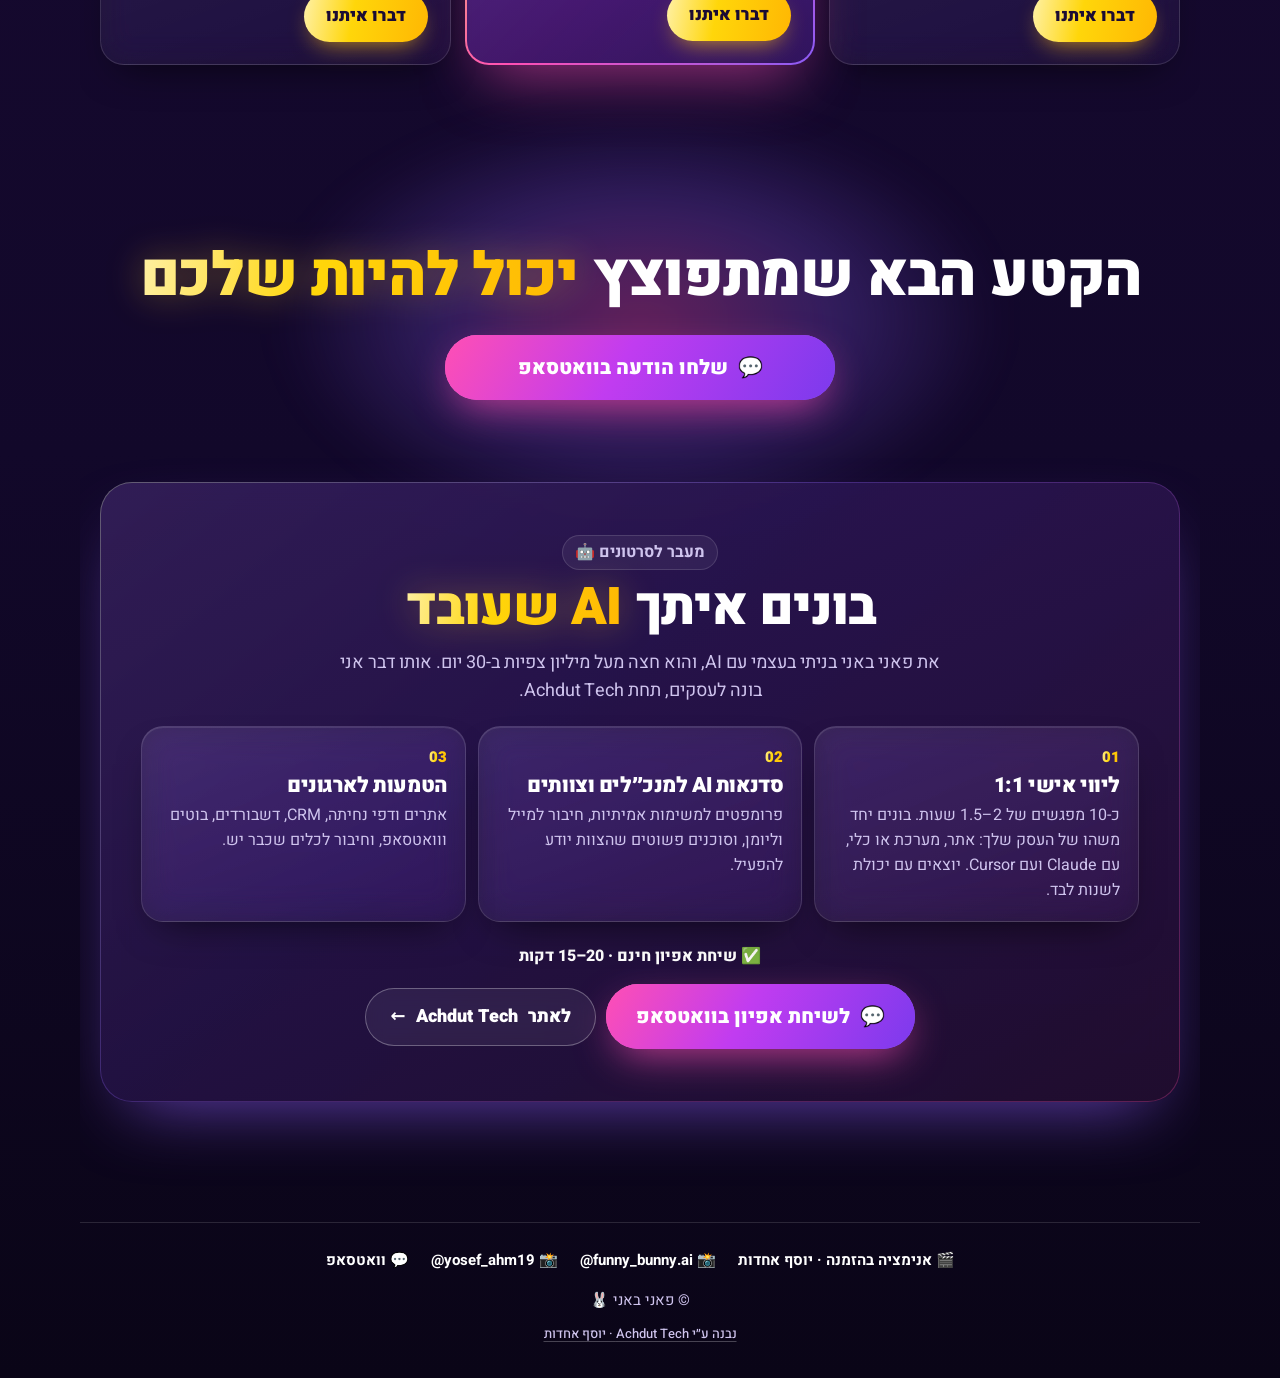
==== commit 41d08d1a: "funnybunny: views stat -> 1M" ====
--- a/funnybunny/index.html
+++ b/funnybunny/index.html
@@ -4,9 +4,9 @@
 <meta charset="utf-8">
 <meta name="viewport" content="width=device-width, initial-scale=1, viewport-fit=cover">
 <title>פאני באני 🐰 | סרטוני AI מונפשים לעסקים ויוצרים</title>
-<meta name="description" content="מעל 812 אלף צפיות ב-30 יום. הופכים אודיו ויראלי של סטנדאפ, פודקאסטים ושיחות לרילס מצויר בתלת-ממד.">
+<meta name="description" content="מעל מיליון צפיות ב-30 יום. הופכים אודיו ויראלי של סטנדאפ, פודקאסטים ושיחות לרילס מצויר בתלת-ממד.">
 <meta property="og:title" content="פאני באני 🐰 | סרטוני AI מונפשים לעסקים ויוצרים">
-<meta property="og:description" content="מעל 812 אלף צפיות ב-30 יום. סרטוני AI מונפשים לעסקים, מותגים ויוצרים.">
+<meta property="og:description" content="מעל מיליון צפיות ב-30 יום. סרטוני AI מונפשים לעסקים, מותגים ויוצרים.">
 <meta property="og:image" content="https://funnybunny-landing.vercel.app/og.jpg">
 <meta property="og:url" content="https://funnybunny-landing.vercel.app/">
 <meta property="og:type" content="website">
@@ -31,11 +31,11 @@
   <div class="hero-art"><img src="media/hero-bunny.jpg" alt="הארנב של פאני באני" width="800" height="800" fetchpriority="high"><div class="sparkles" aria-hidden="true"><b></b><b></b><b></b><b></b><b></b></div></div>
   <p class="kicker">@funny_bunny.ai</p>
   <h1>סרטוני AI מונפשים שעוצרים את הגלילה <span class="nw"><mark>ומוכרים</mark>&nbsp;🐰</span></h1>
-  <p class="sub"><strong>מעל 812 אלף צפיות ב-30 יום.</strong><br>לעסקים, מותגים ויוצרים: פרסומות, סרטוני מוצר, קמעות ורילס ויראליים בתלת-ממד.</p>
+  <p class="sub"><strong>מעל מיליון צפיות ב-30 יום.</strong><br>לעסקים, מותגים ויוצרים: פרסומות, סרטוני מוצר, קמעות ורילס ויראליים בתלת-ממד.</p>
   <a class="btn wa" href="https://wa.me/972515688377?text=%D7%94%D7%99%D7%99%2C%20%D7%A8%D7%90%D7%99%D7%AA%D7%99%20%D7%90%D7%AA%20%D7%A4%D7%90%D7%A0%D7%99%20%D7%91%D7%90%D7%A0%D7%99%20%D7%95%D7%A8%D7%95%D7%A6%D7%94%20%D7%A1%D7%A8%D7%98%D7%95%D7%9F%20%D7%9E%D7%A6%D7%95%D7%99%D7%A8%20%D7%9E%D7%A9%D7%9C%D7%99" target="_blank" rel="noopener"><span class="wa-ico" aria-hidden="true">💬</span> רוצה סרטון משלי</a>
   <a class="yosef-link" href="https://yosef-animation-landing.vercel.app/" target="_blank" rel="noopener">🎬 סרטון אנימציה בהזמנה: לעסקים, אירועים ומתנות ←</a>
   <ul class="stats" aria-label="מספרים">
-    <li><b>813K</b><span>צפיות ב-30 יום</span></li>
+    <li><b>1M</b><span>צפיות ב-30 יום</span></li>
     <li><b>293K</b><span>על סרטון אחד</span></li>
     <li><b>112K</b><span>צפיות בריל נוסף</span></li>
   </ul>
@@ -142,14 +142,14 @@
     <p class="collab-rail-hint" id="collab-rail-hint">גררו לאורך המסילה · משכו את התג למטה · לחיצה להפיכה</p>
   </div>
   <ul class="proof-stats" aria-label="נתוני ביצועים">
-    <li><b>813K</b><span>צפיות ב-30 יום · @funny_bunny.ai</span></li>
+    <li><b>1M</b><span>צפיות ב-30 יום · @funny_bunny.ai</span></li>
     <li><b>293K</b><span>צפיות · הסרטון המוביל</span></li>
   </ul>
   <div class="shots">
     <img src="media/dm-matan.jpg" alt="צילום מסך: שיחה עם מתן פרץ על הריל" loading="lazy" width="640" height="1095">
     <img src="media/dm-ori.jpg" alt="צילום מסך: שיחה עם אורי ברויר על שיתוף הפעולה" loading="lazy" width="360" height="990">
     <img src="media/insights.jpg?v=812" alt="צילום מסך: נתוני ביצועים באינסטגרם — כ־813 אלף צפיות ב-30 יום" loading="lazy" width="640" height="1200">
-    <img src="media/profile.jpg?v=812" alt="צילום מסך: פרופיל @funny_bunny.ai — 812 אלף צפיות ב-30 יום וגריד מעודכן" loading="lazy" width="640" height="1200">
+    <img src="media/profile.jpg?v=812" alt="צילום מסך: פרופיל @funny_bunny.ai — מיליון צפיות ב-30 יום וגריד מעודכן" loading="lazy" width="640" height="1200">
   </div>
 </section>
 
@@ -195,7 +195,7 @@
   <div class="ai-box">
     <p class="ai-kicker">מעבר לסרטונים 🤖</p>
     <h2>בונים איתך <mark>AI שעובד</mark></h2>
-    <p class="ai-lead">את פאני באני בניתי בעצמי עם <span dir="ltr">AI</span>, והוא חצה מעל 812 אלף צפיות ב-30 יום. אותו דבר אני בונה לעסקים, תחת <span dir="ltr">Achdut Tech</span>.</p>
+    <p class="ai-lead">את פאני באני בניתי בעצמי עם <span dir="ltr">AI</span>, והוא חצה מעל מיליון צפיות ב-30 יום. אותו דבר אני בונה לעסקים, תחת <span dir="ltr">Achdut Tech</span>.</p>
     <div class="ai-cards">
       <article class="ai-card"><span class="ai-n">01</span><h3>ליווי אישי 1:1</h3><p>כ-10 מפגשים של <span dir="ltr">1.5–2</span> שעות. בונים יחד משהו של העסק שלך: אתר, מערכת או כלי, עם <span dir="ltr">Claude</span> ועם <span dir="ltr">Cursor</span>. יוצאים עם יכולת לשנות לבד.</p></article>
       <article class="ai-card"><span class="ai-n">02</span><h3>סדנאות AI למנכ״לים וצוותים</h3><p>פרומפטים למשימות אמיתיות, חיבור למייל וליומן, וסוכנים פשוטים שהצוות יודע להפעיל.</p></article>
--- a/funnybunny/styles.css
+++ b/funnybunny/styles.css
@@ -306,3 +306,6 @@
 .yosef-link{display:flex;align-items:center;justify-content:center;gap:8px;margin:14px auto 0;max-width:420px;padding:14px 18px;border-radius:999px;background:linear-gradient(90deg,#ff7a59,#ffb347);color:#1a0d2e;font-weight:800;font-size:16px;text-decoration:none;text-align:center;box-shadow:0 8px 24px rgba(255,122,89,.35);animation:ylPulse 2.6s ease-in-out infinite}
 @keyframes ylPulse{0%,100%{transform:scale(1)}50%{transform:scale(1.03)}}
 @media (prefers-reduced-motion:reduce){.yosef-link{animation:none}}
+
+/* mobile: header in one row */
+@media (max-width:760px){.top{flex-wrap:nowrap;gap:4px;padding:7px;border-radius:999px}.brand{flex:0 0 auto;font-size:17px}.brand span,.brand small{display:none}.top-nav{order:2;flex:1 1 auto;min-width:0;width:auto;flex-wrap:nowrap;justify-content:center;gap:2px}.top-nav a{white-space:nowrap;font-size:clamp(9.5px,2.8vw,11px);padding:5px 5px}.top-cta{order:3;flex:0 0 auto;padding:7px 9px;font-size:12px}}
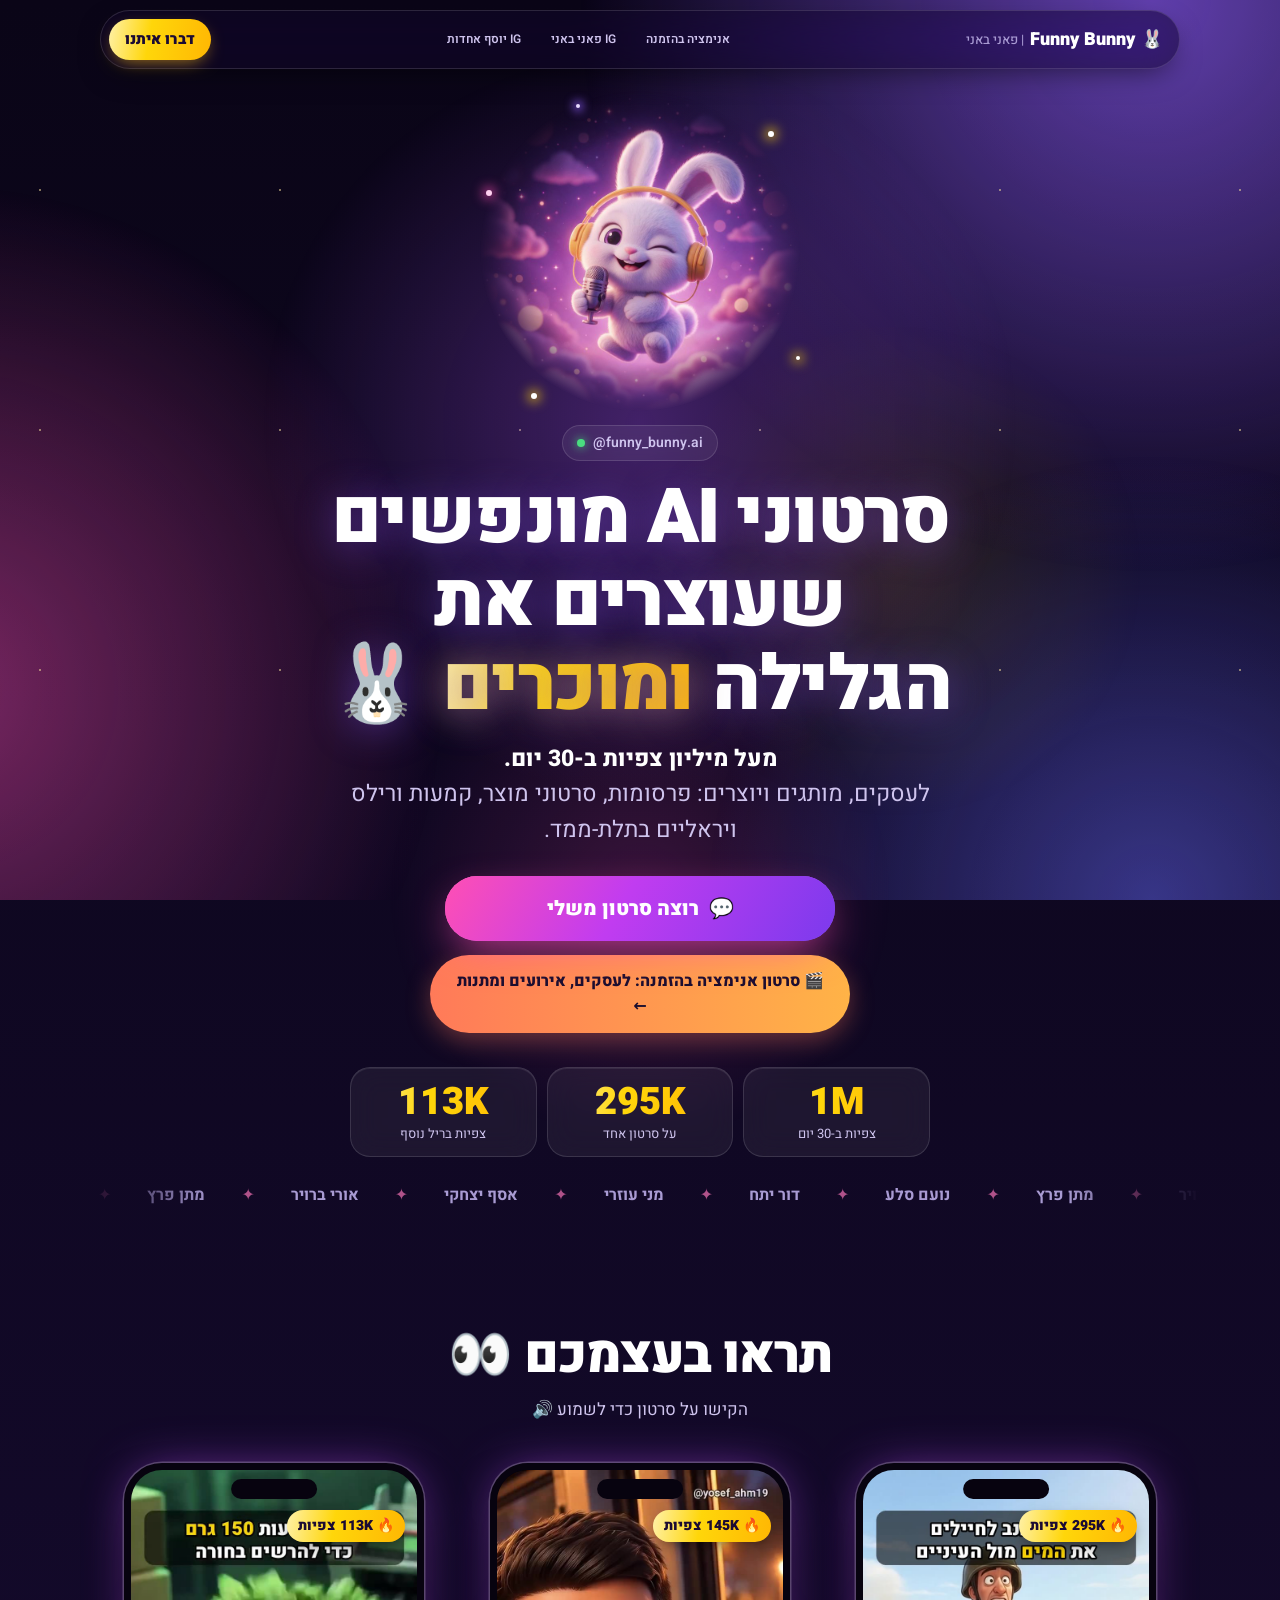
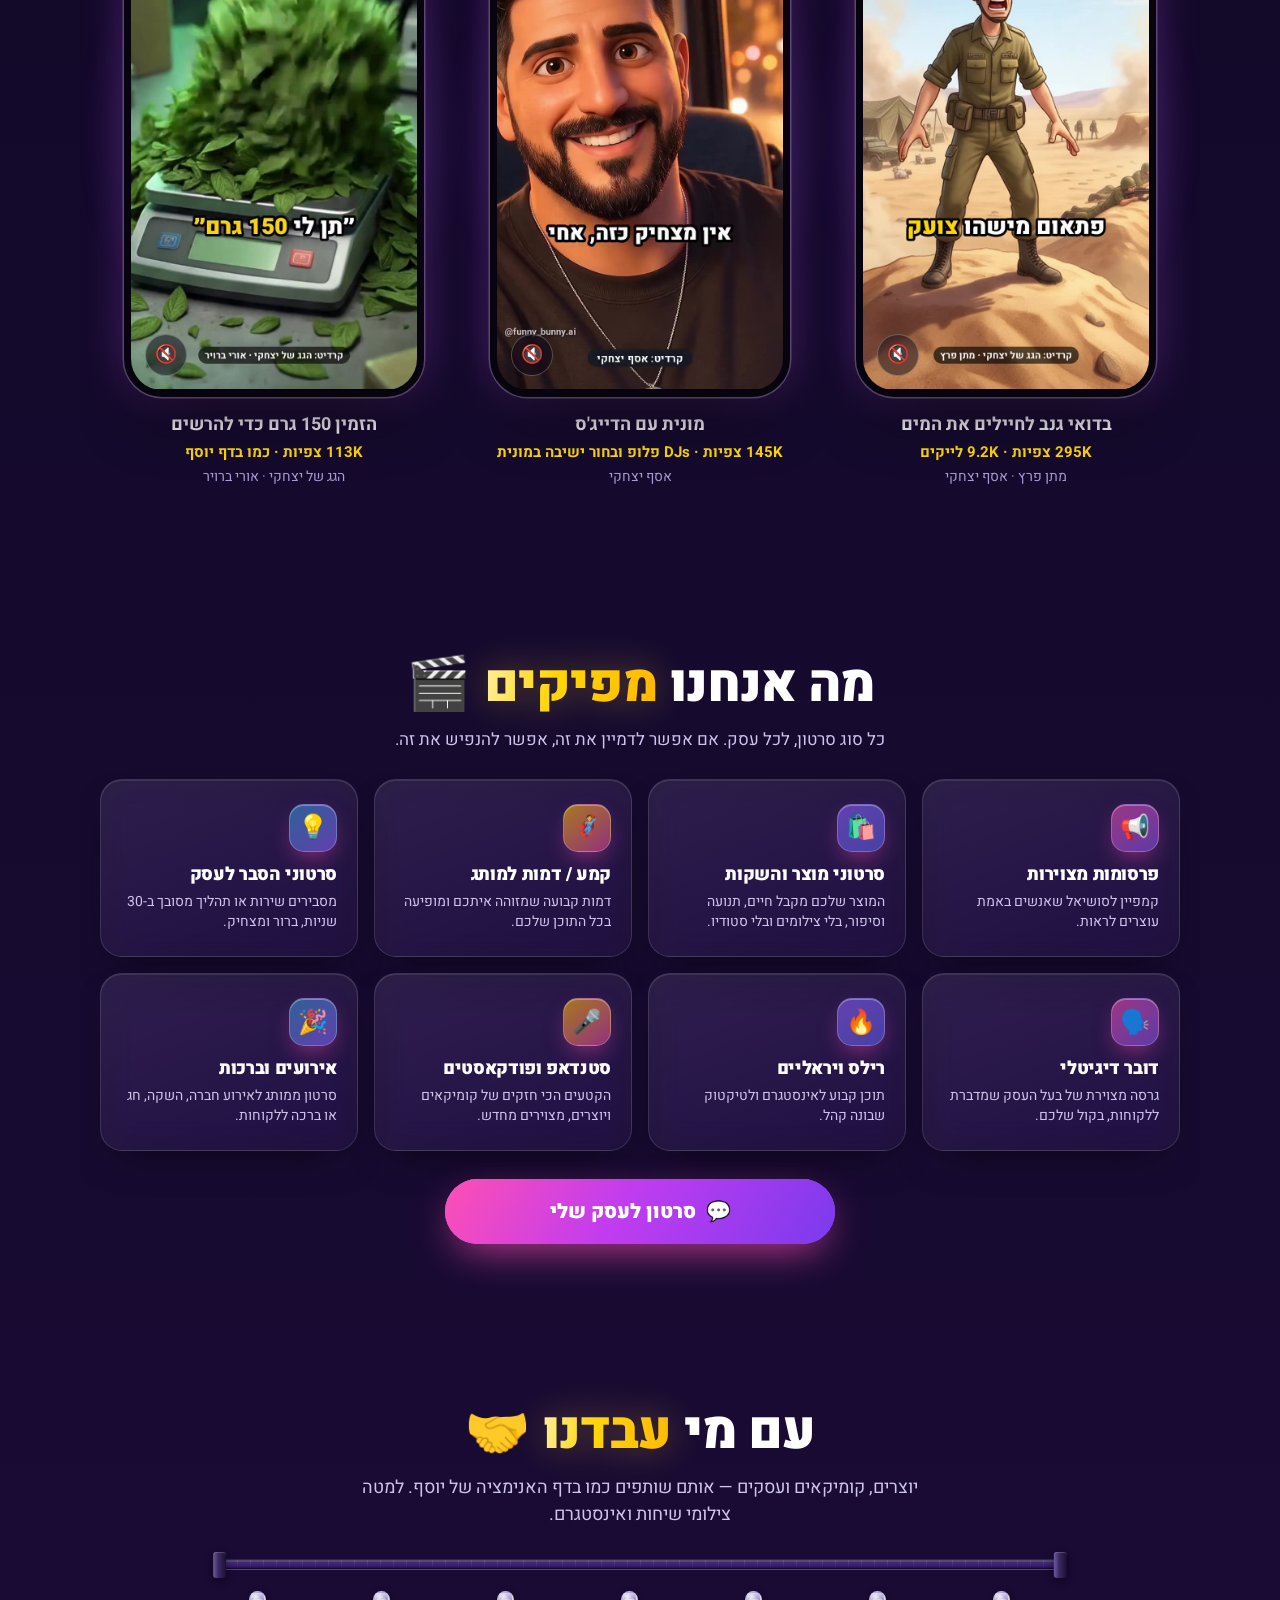
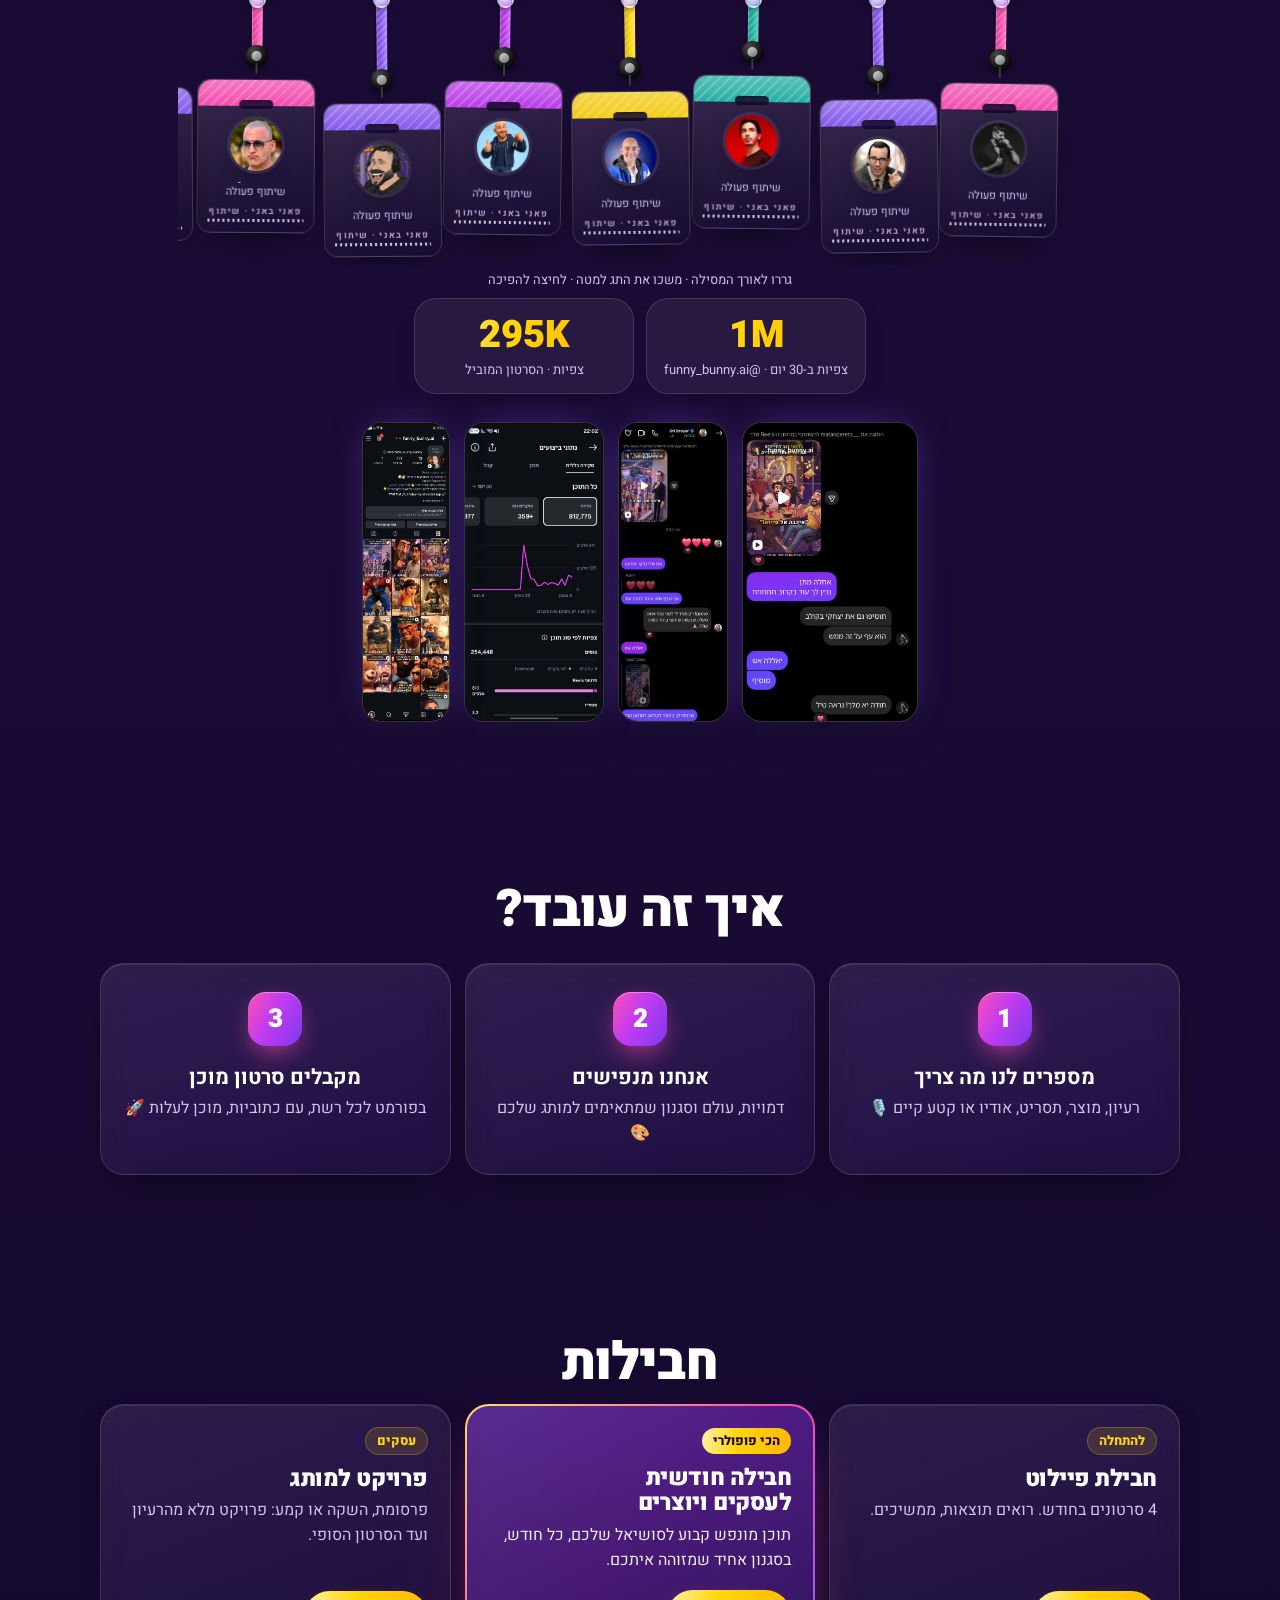
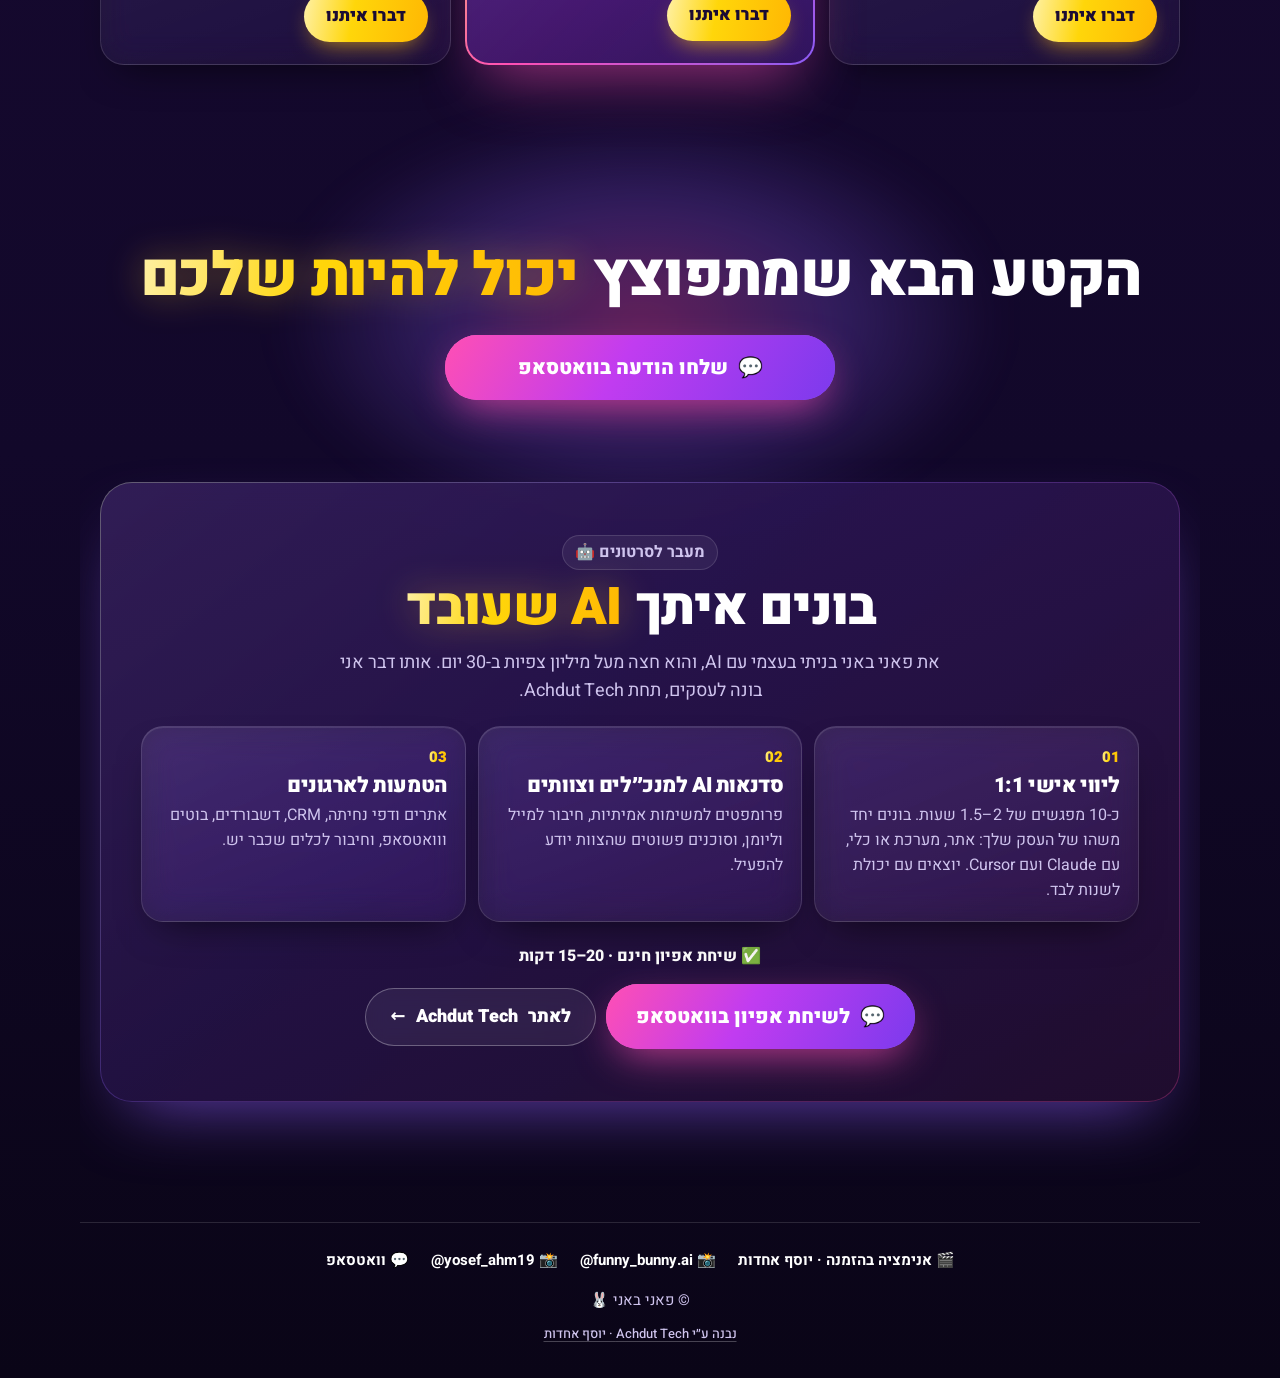
==== commit 1d4ace3f: "funnybunny: unify per-video view counts" ====
--- a/funnybunny/index.html
+++ b/funnybunny/index.html
@@ -36,8 +36,8 @@
   <a class="yosef-link" href="https://yosef-animation-landing.vercel.app/" target="_blank" rel="noopener">🎬 סרטון אנימציה בהזמנה: לעסקים, אירועים ומתנות ←</a>
   <ul class="stats" aria-label="מספרים">
     <li><b>1M</b><span>צפיות ב-30 יום</span></li>
-    <li><b>293K</b><span>על סרטון אחד</span></li>
-    <li><b>112K</b><span>צפיות בריל נוסף</span></li>
+    <li><b>295K</b><span>על סרטון אחד</span></li>
+    <li><b>113K</b><span>צפיות בריל נוסף</span></li>
   </ul>
   <div class="marquee" aria-label="עבדנו עם: מתן פרץ, אורי ברויר, אסף יצחקי, מני עוזרי, דור יתח, נועם סלע"><div class="marquee-track" aria-hidden="true"><span>מתן פרץ</span><span>אורי ברויר</span><span>אסף יצחקי</span><span>מני עוזרי</span><span>דור יתח</span><span>נועם סלע</span><span>מתן פרץ</span><span>אורי ברויר</span><span>אסף יצחקי</span><span>מני עוזרי</span><span>דור יתח</span><span>נועם סלע</span></div></div>
 </section>
@@ -49,26 +49,26 @@
     <figure class="reel">
       <div class="vwrap">
         <video data-parts="media/bedouin.mp4.part" data-count="5" poster="media/bedouin.jpg" muted loop playsinline preload="none" aria-label="סרטון: בדואי גנב לחיילים את המים"></video>
-        <span class="badge">🔥 293K צפיות</span>
+        <span class="badge">🔥 295K צפיות</span>
         <span class="snd" aria-hidden="true">🔇</span>
       </div>
-      <figcaption><b>בדואי גנב לחיילים את המים</b><span>293K צפיות · 9.2K לייקים</span><em>מתן פרץ · אסף יצחקי</em></figcaption>
+      <figcaption><b>בדואי גנב לחיילים את המים</b><span>295K צפיות · 9.2K לייקים</span><em>מתן פרץ · אסף יצחקי</em></figcaption>
     </figure>
     <figure class="reel">
       <div class="vwrap">
         <video data-parts="media/djs.mp4.part" data-count="2" poster="media/djs.jpg?v=132" muted loop playsinline preload="none" aria-label="סרטון: מונית עם הדייג'ס"></video>
-        <span class="badge">🔥 140K צפיות</span>
+        <span class="badge">🔥 145K צפיות</span>
         <span class="snd" aria-hidden="true">🔇</span>
       </div>
-      <figcaption><b>מונית עם הדייג'ס</b><span>140K צפיות · DJs פלופ ובחור ישיבה במונית</span><em>אסף יצחקי</em></figcaption>
+      <figcaption><b>מונית עם הדייג'ס</b><span>145K צפיות · DJs פלופ ובחור ישיבה במונית</span><em>אסף יצחקי</em></figcaption>
     </figure>
     <figure class="reel">
       <div class="vwrap">
         <video data-parts="media/150g.mp4.part" data-count="2" poster="media/150g.jpg?v=133" muted loop playsinline preload="none" aria-label="סרטון: הזמין 150 גרם כדי להרשים"></video>
-        <span class="badge">🔥 112K צפיות</span>
+        <span class="badge">🔥 113K צפיות</span>
         <span class="snd" aria-hidden="true">🔇</span>
       </div>
-      <figcaption><b>הזמין 150 גרם כדי להרשים</b><span>112K צפיות · כמו בדף יוסף</span><em>הגג של יצחקי · אורי ברויר</em></figcaption>
+      <figcaption><b>הזמין 150 גרם כדי להרשים</b><span>113K צפיות · כמו בדף יוסף</span><em>הגג של יצחקי · אורי ברויר</em></figcaption>
     </figure>
   </div>
 </section>
@@ -143,7 +143,7 @@
   </div>
   <ul class="proof-stats" aria-label="נתוני ביצועים">
     <li><b>1M</b><span>צפיות ב-30 יום · @funny_bunny.ai</span></li>
-    <li><b>293K</b><span>צפיות · הסרטון המוביל</span></li>
+    <li><b>295K</b><span>צפיות · הסרטון המוביל</span></li>
   </ul>
   <div class="shots">
     <img src="media/dm-matan.jpg" alt="צילום מסך: שיחה עם מתן פרץ על הריל" loading="lazy" width="640" height="1095">
--- a/funnybunny/styles.css
+++ b/funnybunny/styles.css
@@ -309,3 +309,6 @@
 
 /* mobile: header in one row */
 @media (max-width:760px){.top{flex-wrap:nowrap;gap:4px;padding:7px;border-radius:999px}.brand{flex:0 0 auto;font-size:17px}.brand span,.brand small{display:none}.top-nav{order:2;flex:1 1 auto;min-width:0;width:auto;flex-wrap:nowrap;justify-content:center;gap:2px}.top-nav a{white-space:nowrap;font-size:clamp(9.5px,2.8vw,11px);padding:5px 5px}.top-cta{order:3;flex:0 0 auto;padding:7px 9px;font-size:12px}}
+
+/* mobile: vertical swipe on videos scrolls the page */
+@media (max-width:760px){.reels{touch-action:pan-x pan-y;overscroll-behavior-x:contain}.vwrap{touch-action:pan-x pan-y}.vwrap video{touch-action:pan-x pan-y;pointer-events:none}}
